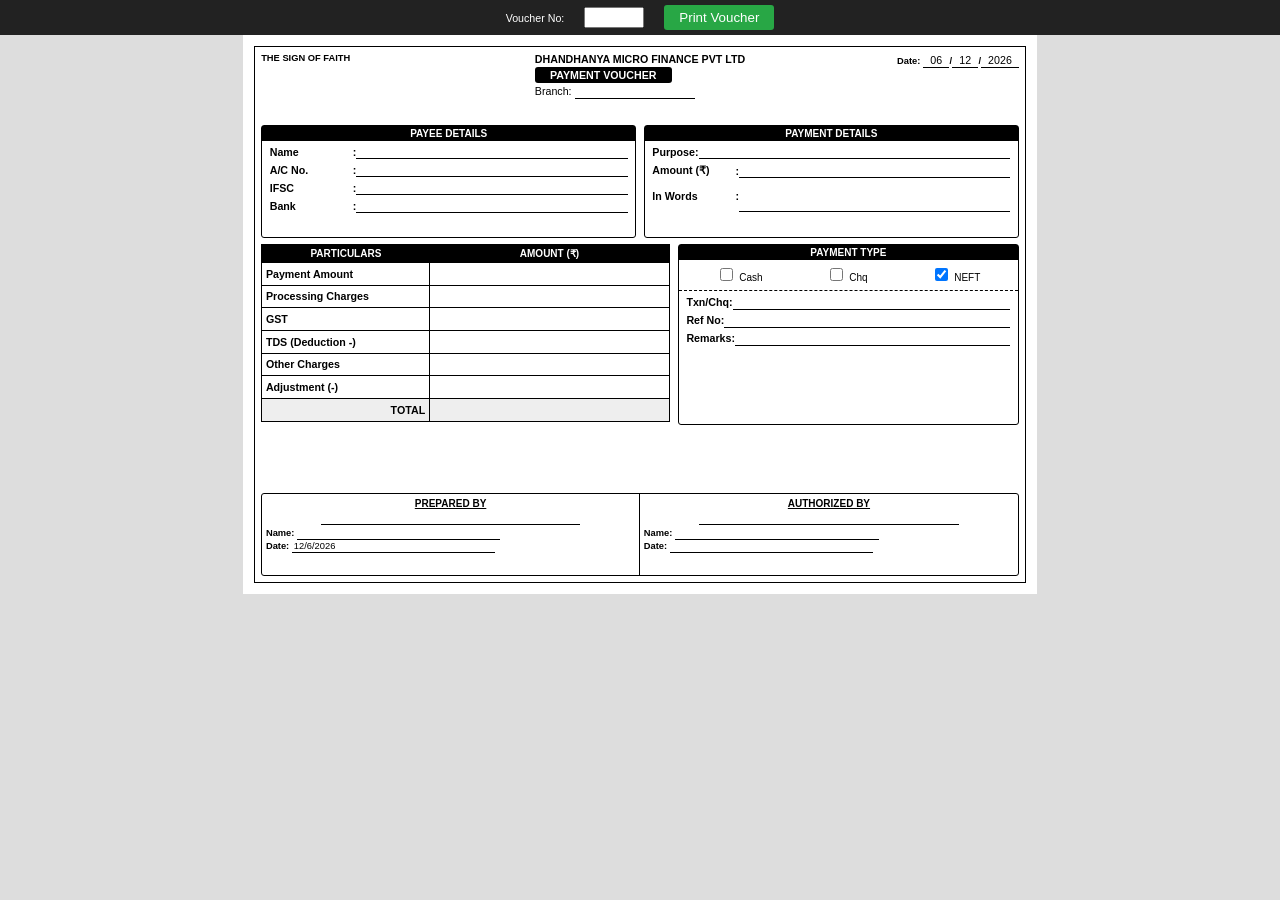
==== index.html @ fa454156 "Add files via upload" ====
<!DOCTYPE html>
<html lang="en">
<head>
    <meta charset="UTF-8">
    <title>Dhandhanya Smart Voucher</title>
    <link rel="stylesheet" href="style.css">
</head>
<body>
    <div class="no-print admin-bar">
        Voucher No: <input type="text" id="v-no" style="width: 60px;">
        <button class="print-btn" onclick="handlePrint()">Print Voucher</button>
    </div>

    <div class="voucher-wrapper">
        <div class="voucher-container">
            <header class="main-header">
                <div class="h-left">THE SIGN OF FAITH</div>
                <div class="h-center">
                    <h1 class="company-name">DHANDHANYA MICRO FINANCE PVT LTD</h1>
                    <div class="title-box">PAYMENT VOUCHER</div>
                    <div class="branch-line">Branch: <input type="text" class="b-bot" style="width:120px"></div>
                </div>
                <div class="h-right">
                    Date: <input type="text" id="v-day" class="d-in">/<input type="text" id="v-month" class="d-in">/<input type="text" id="v-year" class="d-in" style="width:10mm">
                </div>
            </header>

            <div class="details-grid">
                <div class="outline-box">
                    <div class="box-header">PAYEE DETAILS</div>
                    <div class="box-body">
                        <div class="f-row"><label>Name</label>:<input type="text" id="v-payee-name" class="b-bot" list="payee-options" oninput="checkAutoFill(this.value)"><datalist id="payee-options"></datalist></div>
                        <div class="f-row"><label>A/C No.</label>:<input type="text" id="v-payee-acc" class="b-bot"></div>
                        <div class="f-row"><label>IFSC</label>:<input type="text" id="v-payee-ifsc" class="b-bot"></div>
                        <div class="f-row"><label>Bank</label>:<input type="text" id="v-payee-bank" class="b-bot"></div>
                    </div>
                </div>
                <div class="outline-box">
                    <div class="box-header">PAYMENT DETAILS</div>
                    <div class="box-body">
                        <div class="f-row">Purpose: <input type="text" id="v-purpose" class="b-bot"></div>
                        <div class="f-row" style="margin-top:4px"><label>Amount (₹)</label>:<input type="text" id="v-amt-num" class="b-bot bold" readonly></div>
                        <div class="f-row"><label>In Words</label>:<textarea id="v-amt-words" class="b-bot" readonly></textarea></div>
                    </div>
                </div>
            </div>

            <div class="financial-grid">
                <div class="table-col">
                    <table class="p-table">
                        <thead><tr><th>PARTICULARS</th><th>AMOUNT (₹)</th></tr></thead>
                        <tbody>
                            <tr><td>Payment Amount</td><td><input type="number" class="t-in calc-in" id="main-amt"></td></tr>
                            <tr><td>Processing Charges</td><td><input type="number" class="t-in calc-in"></td></tr>
                            <tr><td>GST</td><td><input type="number" class="t-in calc-in"></td></tr>
                            <tr><td>TDS (Deduction -)</td><td><input type="number" class="t-in calc-in"></td></tr>
                            <tr><td>Other Charges</td><td><input type="number" class="t-in calc-in"></td></tr>
                            <tr><td>Adjustment (-)</td><td><input type="number" class="t-in calc-in"></td></tr>
                            <tr class="t-row"><td style="text-align:right;padding-right:4px">TOTAL</td><td><input type="text" id="v-calc-total" class="t-in bold" readonly></td></tr>
                        </tbody>
                    </table>
                </div>
                <div class="type-col">
                    <div class="outline-box" style="height:100%">
                        <div class="box-header">PAYMENT TYPE</div>
                        <div class="p-types">
                            <label><input type="checkbox"> Cash</label> <label><input type="checkbox"> Chq</label> <label><input type="checkbox" checked> NEFT</label>
                        </div>
                        <div class="rem-fields">
                            <div class="f-row">Txn/Chq:<input type="text" class="b-bot"></div>
                            <div class="f-row">Ref No:<input type="text" class="b-bot"></div>
                            <div class="f-row">Remarks:<input type="text" class="b-bot"></div>
                        </div>
                    </div>
                </div>
            </div>

            <footer class="signatures">
                <div class="sig-box" style="border-right:1px solid #000">
                    <div class="sig-role">PREPARED BY</div>
                    <div class="sig-line"></div>
                    <div class="sig-inf">Name: <input type="text" class="s-in"><br>Date: <input type="text" id="v-prep-date" class="s-in"></div>
                </div>
                <div class="sig-box">
                    <div class="sig-role">AUTHORIZED BY</div>
                    <div class="sig-line"></div>
                    <div class="sig-inf">Name: <input type="text" class="s-in"><br>Date: <input type="text" class="s-in"></div>
                </div>
            </footer>
        </div>
    </div>
    <script src="master_data.js"></script>
    <script src="script.js"></script>
</body>
</html>
---- style.css ----
* { box-sizing: border-box; -webkit-print-color-adjust: exact; }
body { margin: 0; padding: 0; font-family: Arial, sans-serif; background: #ddd; font-size: 8pt; }

.admin-bar { background: #222; color: #fff; padding: 5px; display: flex; justify-content: center; gap: 20px; align-items: center; }
.print-btn { background: #28a745; color: #fff; border: none; padding: 5px 15px; cursor: pointer; border-radius: 3px; }

@page { size: A5 landscape; margin: 0; }
.voucher-wrapper { width: 210mm; height: 148mm; background: #fff; margin: 0 auto; padding: 3mm; overflow: hidden; }
.voucher-container { width: 100%; height: 100%; border: 1.2px solid #000; padding: 1.5mm; display: flex; flex-direction: column; }

/* Header Optimized */
.main-header { height: 18mm; display: flex; justify-content: space-between; align-items: flex-start; margin-bottom: 1mm; }
.company-name { font-size: 8pt; margin: 0; font-weight: 800; }
.title-box { background: #000; color: #fff; padding: 0.5mm 4mm; border-radius: 3px; font-size: 8pt; font-weight: bold; margin: 0.5mm 0; display: inline-block; }
.h-left, .h-right { font-weight: bold; font-size: 7pt; width: 50mm; }
.h-right { text-align: right; }
.d-in { width: 7mm; text-align: center; border: none; border-bottom: 1px solid #000; outline: none; font-size: 8pt; }

/* Grids Optimized */
.details-grid { display: grid; grid-template-columns: 1fr 1fr; gap: 2mm; height: 30mm; margin-bottom: 1.5mm; }
.outline-box { border: 1px solid #000; border-radius: 3px; display: flex; flex-direction: column; }
.box-header { background: #000; color: #fff; text-align: center; font-size: 7.5pt; padding: 0.5mm; font-weight: bold; }
.box-body { padding: 1mm 2mm; flex: 1; }
.f-row { display: flex; font-size: 8pt; font-weight: bold; margin-bottom: 0.8mm; align-items: center; }
.f-row label { width: 22mm; flex-shrink: 0; }
.b-bot { border: none; border-bottom: 1px solid #000; outline: none; flex: 1; font-size: 8pt; font-family: inherit; }
textarea.b-bot { height: 8mm; resize: none; overflow: hidden; line-height: 1.1; }

.financial-grid { display: grid; grid-template-columns: 1.2fr 1fr; gap: 2mm; height: 48mm; }
.p-table { width: 100%; border-collapse: collapse; border: 1px solid #000; }
.p-table th { background: #000; color: #fff; font-size: 7.5pt; padding: 0.8mm; }
.p-table td { border: 1px solid #000; padding: 0.5mm 1mm; height: 6mm; font-size: 8pt; font-weight: bold; }
.t-in { width: 100%; border: none; text-align: right; outline: none; background: transparent; font-weight: bold; font-size: 8.5pt; }
.t-row { background: #eee; }

.p-types { display: flex; justify-content: space-around; padding: 1.5mm; border-bottom: 1px dashed #000; font-size: 7.5pt; }
.rem-fields { padding: 1mm 2mm; }

/* Footer Optimized */
.signatures { display: grid; grid-template-columns: 1fr 1fr; border: 1px solid #000; height: 22mm; margin-top: auto; border-radius: 3px; }
.sig-box { padding: 1mm; text-align: center; }
.sig-role { font-weight: bold; font-size: 7.5pt; margin-bottom: 4mm; text-decoration: underline; }
.sig-line { border-top: 1px solid #000; width: 70%; margin: 0 auto; }
.sig-inf { text-align: left; font-size: 7pt; font-weight: bold; margin-top: 0.5mm; line-height: 1.4; }
.s-in { border: none; border-bottom: 1px solid #000; width: 55%; outline: none; font-size: 7pt; }

@media print { .no-print { display: none !important; } .voucher-wrapper { margin: 0; padding: 3mm; } }
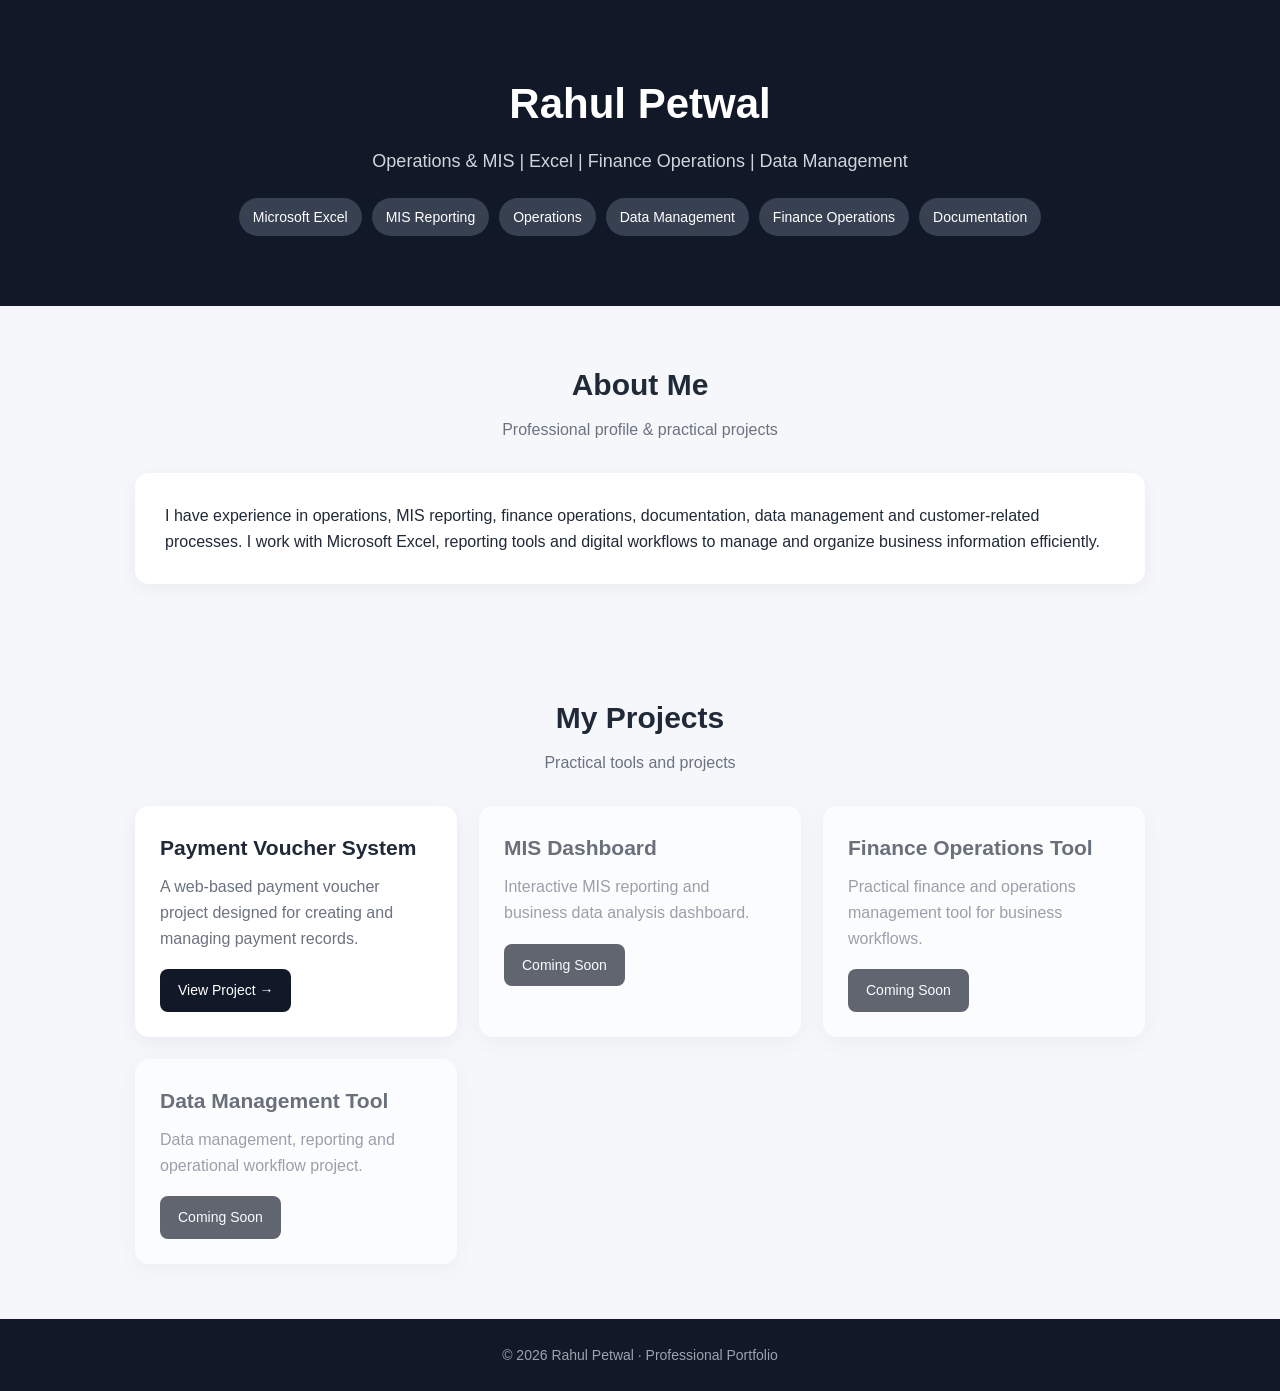
==== commit 65f21993: "Add initial HTML structure for portfolio site" ====
--- a/index.html
+++ b/index.html
@@ -1,95 +1,274 @@
-<!DOCTYPE html>
-<html lang="en">
-<head>
-    <meta charset="UTF-8">
-    <title>Dhandhanya Smart Voucher</title>
-    <link rel="stylesheet" href="style.css">
-</head>
-<body>
-    <div class="no-print admin-bar">
-        Voucher No: <input type="text" id="v-no" style="width: 60px;">
-        <button class="print-btn" onclick="handlePrint()">Print Voucher</button>
-    </div>
-
-    <div class="voucher-wrapper">
-        <div class="voucher-container">
-            <header class="main-header">
-                <div class="h-left">THE SIGN OF FAITH</div>
-                <div class="h-center">
-                    <h1 class="company-name">DHANDHANYA MICRO FINANCE PVT LTD</h1>
-                    <div class="title-box">PAYMENT VOUCHER</div>
-                    <div class="branch-line">Branch: <input type="text" class="b-bot" style="width:120px"></div>
-                </div>
-                <div class="h-right">
-                    Date: <input type="text" id="v-day" class="d-in">/<input type="text" id="v-month" class="d-in">/<input type="text" id="v-year" class="d-in" style="width:10mm">
-                </div>
-            </header>
-
-            <div class="details-grid">
-                <div class="outline-box">
-                    <div class="box-header">PAYEE DETAILS</div>
-                    <div class="box-body">
-                        <div class="f-row"><label>Name</label>:<input type="text" id="v-payee-name" class="b-bot" list="payee-options" oninput="checkAutoFill(this.value)"><datalist id="payee-options"></datalist></div>
-                        <div class="f-row"><label>A/C No.</label>:<input type="text" id="v-payee-acc" class="b-bot"></div>
-                        <div class="f-row"><label>IFSC</label>:<input type="text" id="v-payee-ifsc" class="b-bot"></div>
-                        <div class="f-row"><label>Bank</label>:<input type="text" id="v-payee-bank" class="b-bot"></div>
-                    </div>
-                </div>
-                <div class="outline-box">
-                    <div class="box-header">PAYMENT DETAILS</div>
-                    <div class="box-body">
-                        <div class="f-row">Purpose: <input type="text" id="v-purpose" class="b-bot"></div>
-                        <div class="f-row" style="margin-top:4px"><label>Amount (₹)</label>:<input type="text" id="v-amt-num" class="b-bot bold" readonly></div>
-                        <div class="f-row"><label>In Words</label>:<textarea id="v-amt-words" class="b-bot" readonly></textarea></div>
-                    </div>
-                </div>
-            </div>
-
-            <div class="financial-grid">
-                <div class="table-col">
-                    <table class="p-table">
-                        <thead><tr><th>PARTICULARS</th><th>AMOUNT (₹)</th></tr></thead>
-                        <tbody>
-                            <tr><td>Payment Amount</td><td><input type="number" class="t-in calc-in" id="main-amt"></td></tr>
-                            <tr><td>Processing Charges</td><td><input type="number" class="t-in calc-in"></td></tr>
-                            <tr><td>GST</td><td><input type="number" class="t-in calc-in"></td></tr>
-                            <tr><td>TDS (Deduction -)</td><td><input type="number" class="t-in calc-in"></td></tr>
-                            <tr><td>Other Charges</td><td><input type="number" class="t-in calc-in"></td></tr>
-                            <tr><td>Adjustment (-)</td><td><input type="number" class="t-in calc-in"></td></tr>
-                            <tr class="t-row"><td style="text-align:right;padding-right:4px">TOTAL</td><td><input type="text" id="v-calc-total" class="t-in bold" readonly></td></tr>
-                        </tbody>
-                    </table>
-                </div>
-                <div class="type-col">
-                    <div class="outline-box" style="height:100%">
-                        <div class="box-header">PAYMENT TYPE</div>
-                        <div class="p-types">
-                            <label><input type="checkbox"> Cash</label> <label><input type="checkbox"> Chq</label> <label><input type="checkbox" checked> NEFT</label>
-                        </div>
-                        <div class="rem-fields">
-                            <div class="f-row">Txn/Chq:<input type="text" class="b-bot"></div>
-                            <div class="f-row">Ref No:<input type="text" class="b-bot"></div>
-                            <div class="f-row">Remarks:<input type="text" class="b-bot"></div>
-                        </div>
-                    </div>
-                </div>
-            </div>
-
-            <footer class="signatures">
-                <div class="sig-box" style="border-right:1px solid #000">
-                    <div class="sig-role">PREPARED BY</div>
-                    <div class="sig-line"></div>
-                    <div class="sig-inf">Name: <input type="text" class="s-in"><br>Date: <input type="text" id="v-prep-date" class="s-in"></div>
-                </div>
-                <div class="sig-box">
-                    <div class="sig-role">AUTHORIZED BY</div>
-                    <div class="sig-line"></div>
-                    <div class="sig-inf">Name: <input type="text" class="s-in"><br>Date: <input type="text" class="s-in"></div>
-                </div>
-            </footer>
-        </div>
-    </div>
-    <script src="master_data.js"></script>
-    <script src="script.js"></script>
-</body>
-</html>+<!DOCTYPE html>
+<html lang="en">
+<head>
+    <meta charset="UTF-8">
+    <meta name="viewport" content="width=device-width, initial-scale=1.0">
+
+    <title>Rahul Petwal | Operations & MIS Portfolio</title>
+
+    <style>
+        * {
+            margin: 0;
+            padding: 0;
+            box-sizing: border-box;
+        }
+
+        body {
+            font-family: Arial, Helvetica, sans-serif;
+            background: #f5f7fb;
+            color: #1f2937;
+            line-height: 1.6;
+        }
+
+        .container {
+            max-width: 1050px;
+            margin: auto;
+            padding: 0 20px;
+        }
+
+        header {
+            background: #111827;
+            color: white;
+            padding: 70px 20px;
+            text-align: center;
+        }
+
+        header h1 {
+            font-size: 42px;
+            margin-bottom: 10px;
+        }
+
+        header p {
+            font-size: 18px;
+            color: #d1d5db;
+        }
+
+        .skills {
+            margin-top: 22px;
+            display: flex;
+            justify-content: center;
+            flex-wrap: wrap;
+            gap: 10px;
+        }
+
+        .skill {
+            background: #374151;
+            padding: 8px 14px;
+            border-radius: 20px;
+            font-size: 14px;
+        }
+
+        section {
+            padding: 55px 0;
+        }
+
+        .section-title {
+            text-align: center;
+            margin-bottom: 30px;
+        }
+
+        .section-title h2 {
+            font-size: 30px;
+            margin-bottom: 8px;
+        }
+
+        .section-title p {
+            color: #6b7280;
+        }
+
+        .about {
+            background: white;
+            padding: 30px;
+            border-radius: 14px;
+            box-shadow: 0 5px 20px rgba(0,0,0,0.05);
+        }
+
+        .projects {
+            display: grid;
+            grid-template-columns: repeat(auto-fit, minmax(280px, 1fr));
+            gap: 22px;
+        }
+
+        .project {
+            background: white;
+            padding: 25px;
+            border-radius: 14px;
+            box-shadow: 0 5px 20px rgba(0,0,0,0.06);
+            transition: 0.2s;
+        }
+
+        .project:hover {
+            transform: translateY(-4px);
+        }
+
+        .project h3 {
+            margin-bottom: 10px;
+            font-size: 21px;
+        }
+
+        .project p {
+            color: #6b7280;
+            margin-bottom: 18px;
+        }
+
+        .btn {
+            display: inline-block;
+            text-decoration: none;
+            background: #111827;
+            color: white;
+            padding: 10px 18px;
+            border-radius: 8px;
+            font-size: 14px;
+        }
+
+        .btn:hover {
+            background: #374151;
+        }
+
+        .coming {
+            opacity: 0.65;
+        }
+
+        footer {
+            background: #111827;
+            color: #9ca3af;
+            text-align: center;
+            padding: 25px;
+            font-size: 14px;
+        }
+
+        @media (max-width: 600px) {
+            header h1 {
+                font-size: 32px;
+            }
+        }
+    </style>
+</head>
+
+<body>
+
+<header>
+    <div class="container">
+
+        <h1>Rahul Petwal</h1>
+
+        <p>
+            Operations & MIS | Excel | Finance Operations | Data Management
+        </p>
+
+        <div class="skills">
+            <span class="skill">Microsoft Excel</span>
+            <span class="skill">MIS Reporting</span>
+            <span class="skill">Operations</span>
+            <span class="skill">Data Management</span>
+            <span class="skill">Finance Operations</span>
+            <span class="skill">Documentation</span>
+        </div>
+
+    </div>
+</header>
+
+
+<section>
+    <div class="container">
+
+        <div class="section-title">
+            <h2>About Me</h2>
+            <p>Professional profile & practical projects</p>
+        </div>
+
+        <div class="about">
+            <p>
+                I have experience in operations, MIS reporting, finance operations,
+                documentation, data management and customer-related processes.
+                I work with Microsoft Excel, reporting tools and digital workflows
+                to manage and organize business information efficiently.
+            </p>
+        </div>
+
+    </div>
+</section>
+
+
+<section>
+    <div class="container">
+
+        <div class="section-title">
+            <h2>My Projects</h2>
+            <p>Practical tools and projects</p>
+        </div>
+
+        <div class="projects">
+
+            <!-- PROJECT 1 -->
+            <div class="project">
+                <h3>Payment Voucher System</h3>
+
+                <p>
+                    A web-based payment voucher project designed
+                    for creating and managing payment records.
+                </p>
+
+                <a class="btn" href="payment-voucher/">
+                    View Project →
+                </a>
+            </div>
+
+
+            <!-- PROJECT 2 -->
+            <div class="project coming">
+                <h3>MIS Dashboard</h3>
+
+                <p>
+                    Interactive MIS reporting and business
+                    data analysis dashboard.
+                </p>
+
+                <a class="btn" href="#">
+                    Coming Soon
+                </a>
+            </div>
+
+
+            <!-- PROJECT 3 -->
+            <div class="project coming">
+                <h3>Finance Operations Tool</h3>
+
+                <p>
+                    Practical finance and operations management
+                    tool for business workflows.
+                </p>
+
+                <a class="btn" href="#">
+                    Coming Soon
+                </a>
+            </div>
+
+
+            <!-- PROJECT 4 -->
+            <div class="project coming">
+                <h3>Data Management Tool</h3>
+
+                <p>
+                    Data management, reporting and operational
+                    workflow project.
+                </p>
+
+                <a class="btn" href="#">
+                    Coming Soon
+                </a>
+            </div>
+
+
+        </div>
+
+    </div>
+</section>
+
+
+<footer>
+    © 2026 Rahul Petwal · Professional Portfolio
+</footer>
+
+</body>
+</html>
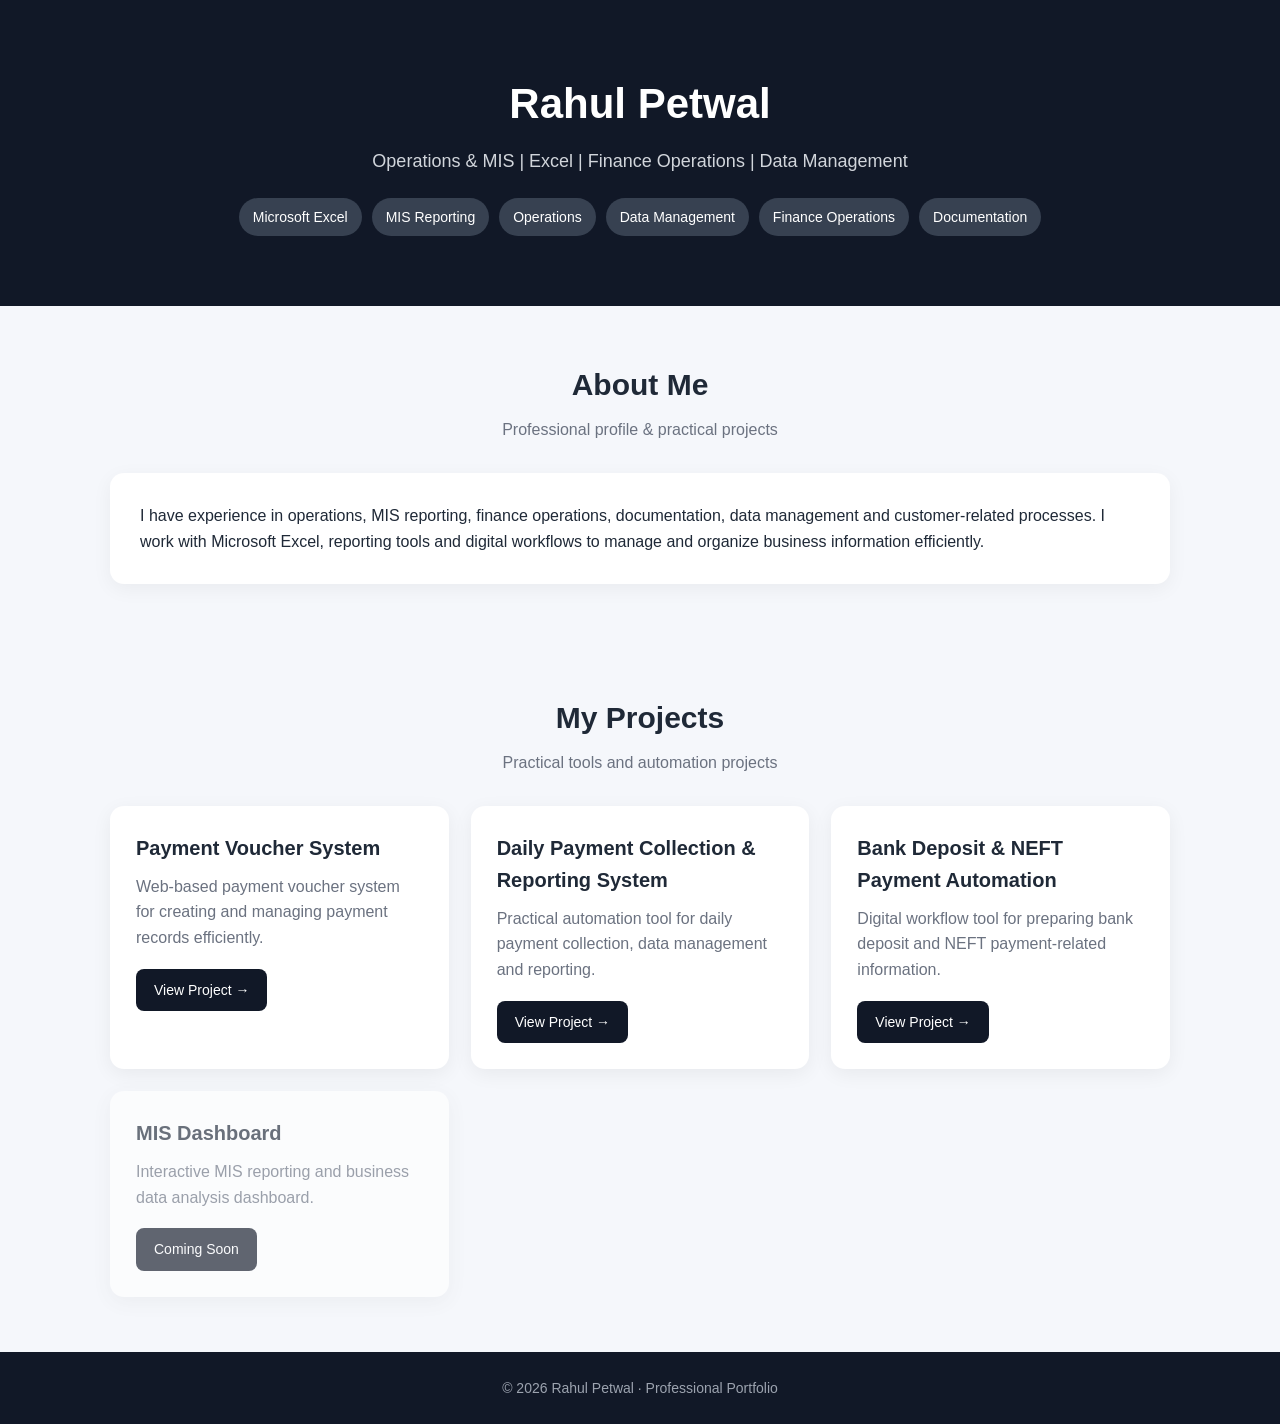
==== commit f0c688f9: "Update index.html" ====
--- a/index.html
+++ b/index.html
@@ -21,7 +21,7 @@
         }
 
         .container {
-            max-width: 1050px;
+            max-width: 1100px;
             margin: auto;
             padding: 0 20px;
         }
@@ -85,13 +85,13 @@
 
         .projects {
             display: grid;
-            grid-template-columns: repeat(auto-fit, minmax(280px, 1fr));
+            grid-template-columns: repeat(auto-fit, minmax(290px, 1fr));
             gap: 22px;
         }
 
         .project {
             background: white;
-            padding: 25px;
+            padding: 26px;
             border-radius: 14px;
             box-shadow: 0 5px 20px rgba(0,0,0,0.06);
             transition: 0.2s;
@@ -103,7 +103,7 @@
 
         .project h3 {
             margin-bottom: 10px;
-            font-size: 21px;
+            font-size: 20px;
         }
 
         .project p {
@@ -149,7 +149,6 @@
 
 <header>
     <div class="container">
-
         <h1>Rahul Petwal</h1>
 
         <p>
@@ -164,10 +163,8 @@
             <span class="skill">Finance Operations</span>
             <span class="skill">Documentation</span>
         </div>
-
     </div>
 </header>
-
 
 <section>
     <div class="container">
@@ -189,24 +186,22 @@
     </div>
 </section>
 
-
 <section>
     <div class="container">
 
         <div class="section-title">
             <h2>My Projects</h2>
-            <p>Practical tools and projects</p>
+            <p>Practical tools and automation projects</p>
         </div>
 
         <div class="projects">
 
-            <!-- PROJECT 1 -->
             <div class="project">
                 <h3>Payment Voucher System</h3>
 
                 <p>
-                    A web-based payment voucher project designed
-                    for creating and managing payment records.
+                    Web-based payment voucher system for creating
+                    and managing payment records efficiently.
                 </p>
 
                 <a class="btn" href="payment-voucher/">
@@ -214,8 +209,32 @@
                 </a>
             </div>
 
-
-            <!-- PROJECT 2 -->
+            <div class="project">
+                <h3>Daily Payment Collection & Reporting System</h3>
+
+                <p>
+                    Practical automation tool for daily payment
+                    collection, data management and reporting.
+                </p>
+
+                <a class="btn" href="daily-payment-report.html">
+                    View Project →
+                </a>
+            </div>
+
+            <div class="project">
+                <h3>Bank Deposit & NEFT Payment Automation</h3>
+
+                <p>
+                    Digital workflow tool for preparing bank deposit
+                    and NEFT payment-related information.
+                </p>
+
+                <a class="btn" href="bank-neft-automation.html">
+                    View Project →
+                </a>
+            </div>
+
             <div class="project coming">
                 <h3>MIS Dashboard</h3>
 
@@ -229,42 +248,10 @@
                 </a>
             </div>
 
-
-            <!-- PROJECT 3 -->
-            <div class="project coming">
-                <h3>Finance Operations Tool</h3>
-
-                <p>
-                    Practical finance and operations management
-                    tool for business workflows.
-                </p>
-
-                <a class="btn" href="#">
-                    Coming Soon
-                </a>
-            </div>
-
-
-            <!-- PROJECT 4 -->
-            <div class="project coming">
-                <h3>Data Management Tool</h3>
-
-                <p>
-                    Data management, reporting and operational
-                    workflow project.
-                </p>
-
-                <a class="btn" href="#">
-                    Coming Soon
-                </a>
-            </div>
-
-
         </div>
 
     </div>
 </section>
-
 
 <footer>
     © 2026 Rahul Petwal · Professional Portfolio
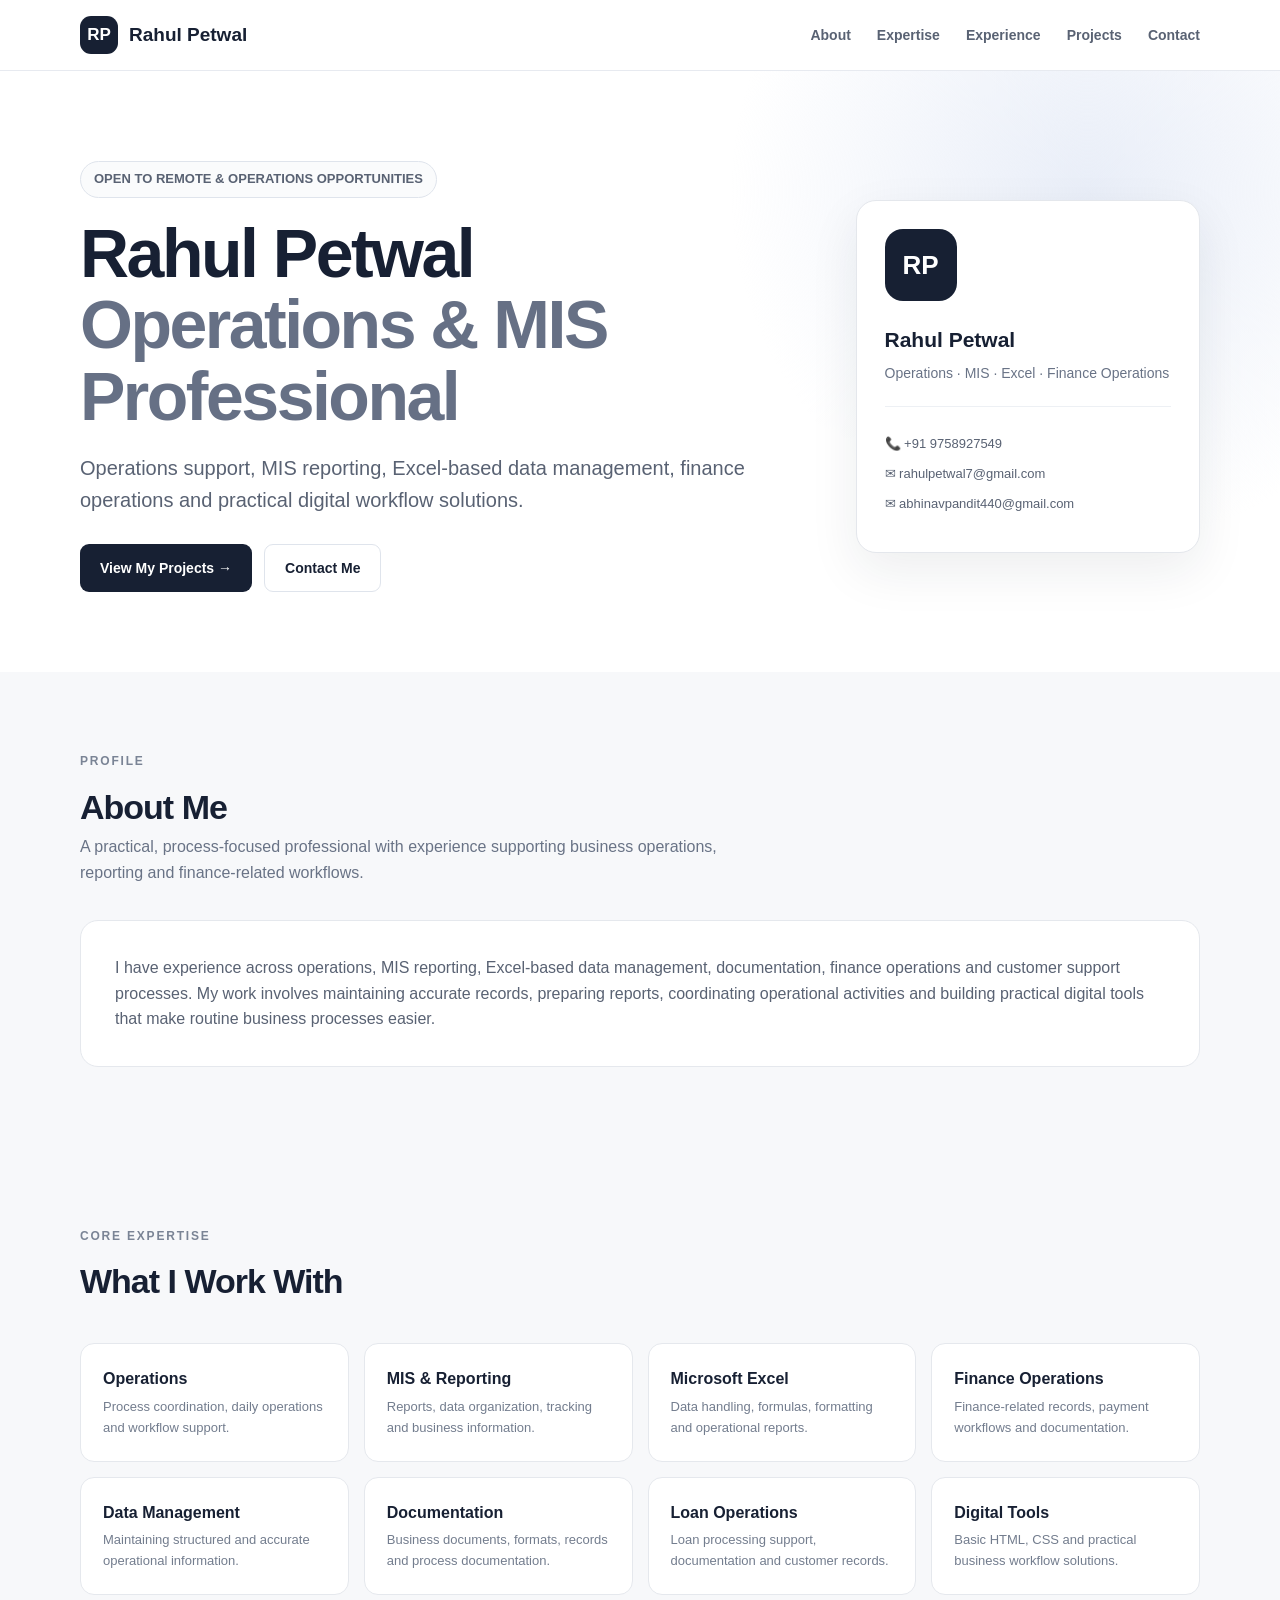
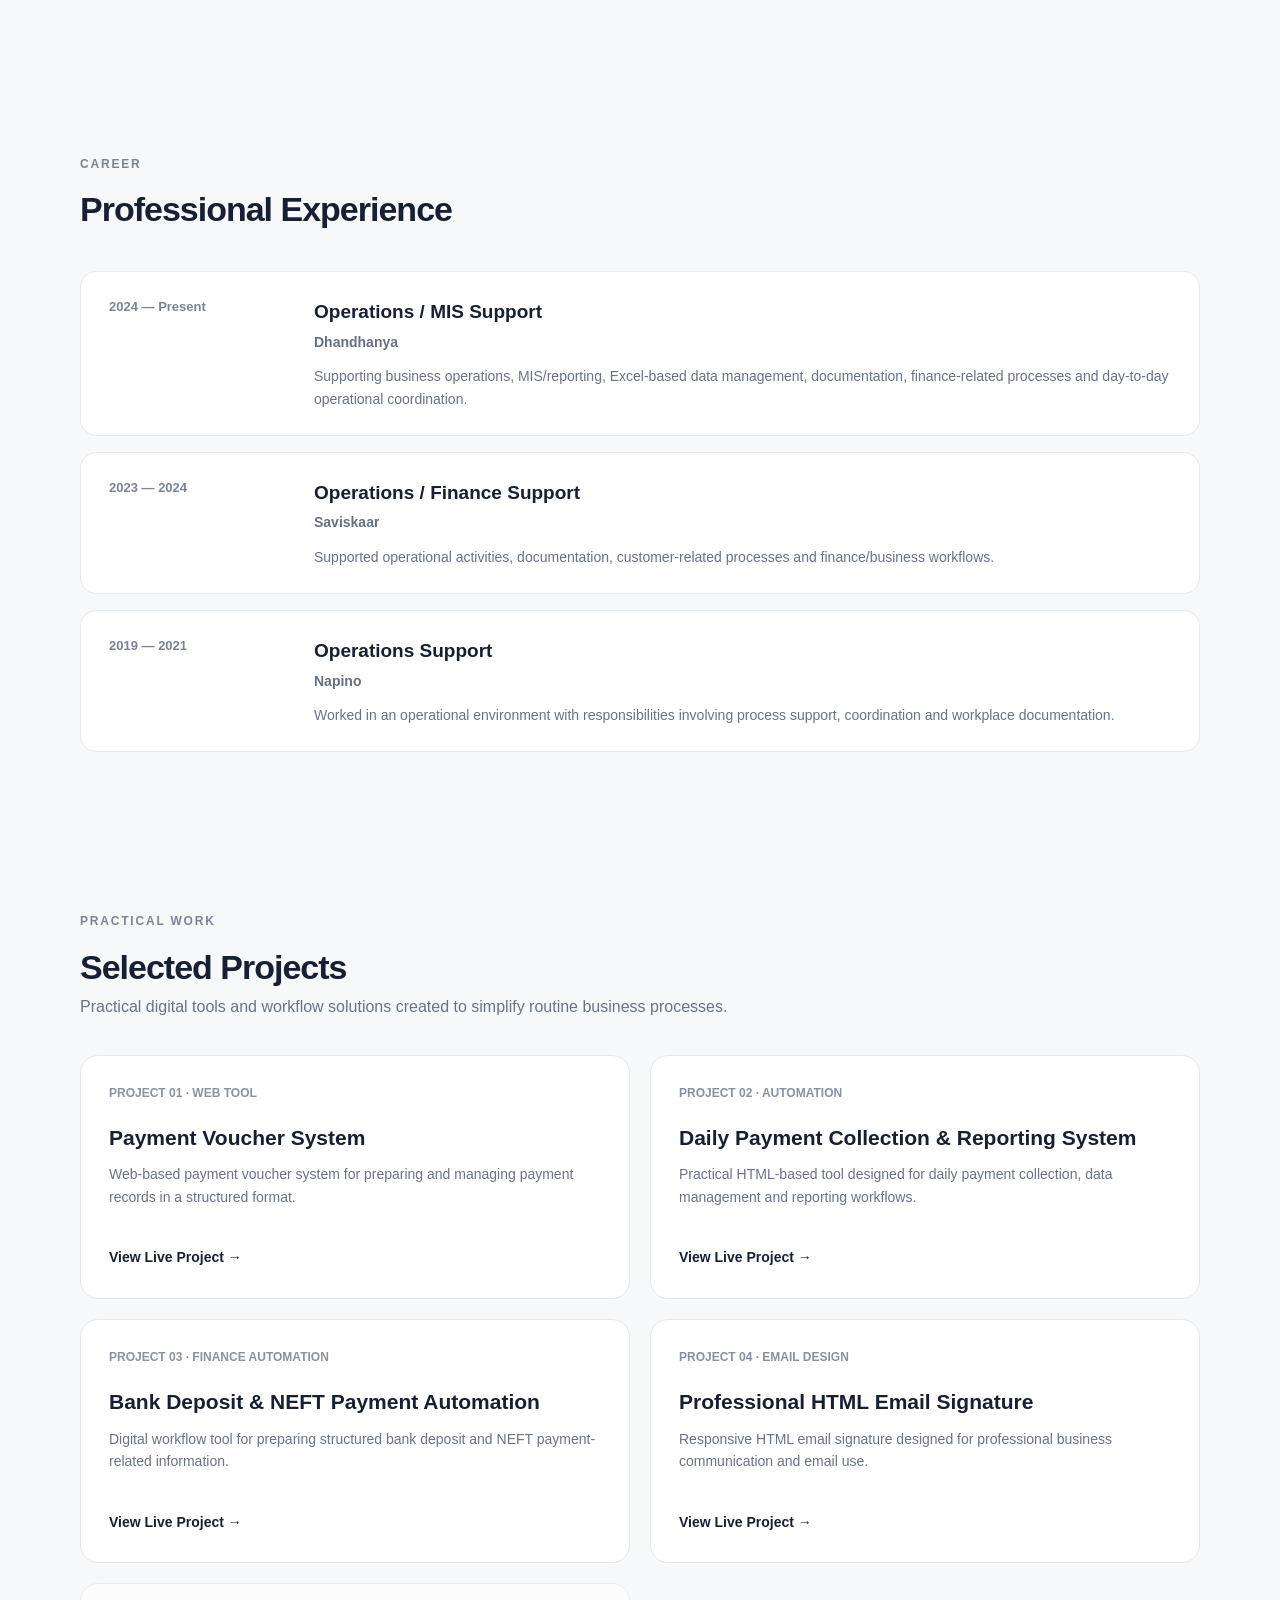
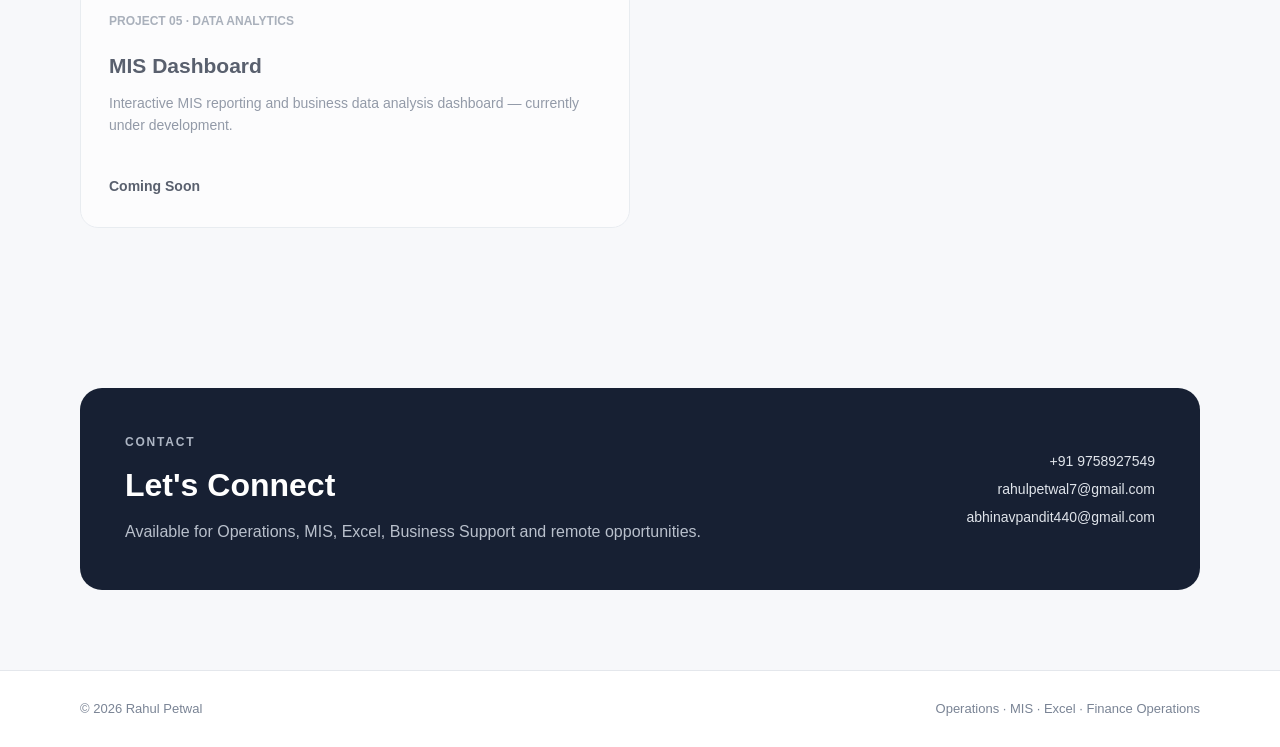
==== commit a0b4f718: "Update index.html" ====
--- a/index.html
+++ b/index.html
@@ -1,261 +1,978 @@
 <!DOCTYPE html>
 <html lang="en">
 <head>
-    <meta charset="UTF-8">
-    <meta name="viewport" content="width=device-width, initial-scale=1.0">
-
-    <title>Rahul Petwal | Operations & MIS Portfolio</title>
-
-    <style>
-        * {
-            margin: 0;
-            padding: 0;
-            box-sizing: border-box;
-        }
-
-        body {
-            font-family: Arial, Helvetica, sans-serif;
-            background: #f5f7fb;
-            color: #1f2937;
-            line-height: 1.6;
-        }
-
-        .container {
-            max-width: 1100px;
-            margin: auto;
-            padding: 0 20px;
-        }
-
-        header {
-            background: #111827;
-            color: white;
-            padding: 70px 20px;
-            text-align: center;
-        }
-
-        header h1 {
-            font-size: 42px;
-            margin-bottom: 10px;
-        }
-
-        header p {
-            font-size: 18px;
-            color: #d1d5db;
-        }
-
-        .skills {
-            margin-top: 22px;
-            display: flex;
-            justify-content: center;
-            flex-wrap: wrap;
-            gap: 10px;
-        }
-
-        .skill {
-            background: #374151;
-            padding: 8px 14px;
-            border-radius: 20px;
-            font-size: 14px;
-        }
-
-        section {
-            padding: 55px 0;
-        }
-
-        .section-title {
-            text-align: center;
-            margin-bottom: 30px;
-        }
-
-        .section-title h2 {
-            font-size: 30px;
-            margin-bottom: 8px;
-        }
-
-        .section-title p {
-            color: #6b7280;
-        }
-
-        .about {
-            background: white;
-            padding: 30px;
-            border-radius: 14px;
-            box-shadow: 0 5px 20px rgba(0,0,0,0.05);
-        }
-
-        .projects {
-            display: grid;
-            grid-template-columns: repeat(auto-fit, minmax(290px, 1fr));
-            gap: 22px;
-        }
-
-        .project {
-            background: white;
-            padding: 26px;
-            border-radius: 14px;
-            box-shadow: 0 5px 20px rgba(0,0,0,0.06);
-            transition: 0.2s;
-        }
-
-        .project:hover {
-            transform: translateY(-4px);
-        }
-
-        .project h3 {
-            margin-bottom: 10px;
-            font-size: 20px;
-        }
-
-        .project p {
-            color: #6b7280;
-            margin-bottom: 18px;
-        }
-
-        .btn {
-            display: inline-block;
-            text-decoration: none;
-            background: #111827;
-            color: white;
-            padding: 10px 18px;
-            border-radius: 8px;
-            font-size: 14px;
-        }
-
-        .btn:hover {
-            background: #374151;
-        }
-
-        .coming {
-            opacity: 0.65;
-        }
-
-        footer {
-            background: #111827;
-            color: #9ca3af;
-            text-align: center;
-            padding: 25px;
-            font-size: 14px;
-        }
-
-        @media (max-width: 600px) {
-            header h1 {
-                font-size: 32px;
-            }
-        }
-    </style>
+<meta charset="UTF-8">
+<meta name="viewport" content="width=device-width, initial-scale=1.0">
+
+<title>Rahul Petwal | Operations & MIS Professional</title>
+
+<meta name="description"
+content="Rahul Petwal - Operations, MIS Reporting, Excel, Finance Operations and Business Support Professional.">
+
+<style>
+
+*{
+    margin:0;
+    padding:0;
+    box-sizing:border-box;
+}
+
+html{
+    scroll-behavior:smooth;
+}
+
+body{
+    font-family:Inter, Arial, Helvetica, sans-serif;
+    background:#f7f8fa;
+    color:#172033;
+    line-height:1.6;
+}
+
+a{
+    text-decoration:none;
+    color:inherit;
+}
+
+.container{
+    width:min(1120px,92%);
+    margin:auto;
+}
+
+/* NAVBAR */
+
+nav{
+    position:sticky;
+    top:0;
+    z-index:1000;
+    background:rgba(255,255,255,.94);
+    backdrop-filter:blur(12px);
+    border-bottom:1px solid #e7eaf0;
+}
+
+.nav-inner{
+    height:70px;
+    display:flex;
+    align-items:center;
+    justify-content:space-between;
+}
+
+.logo{
+    display:flex;
+    align-items:center;
+    gap:11px;
+    font-weight:800;
+    font-size:19px;
+}
+
+.logo-mark{
+    width:38px;
+    height:38px;
+    border-radius:11px;
+    background:#172033;
+    color:white;
+    display:grid;
+    place-items:center;
+    font-size:17px;
+}
+
+.nav-links{
+    display:flex;
+    gap:26px;
+    font-size:14px;
+    font-weight:600;
+    color:#596273;
+}
+
+.nav-links a:hover{
+    color:#172033;
+}
+
+/* HERO */
+
+.hero{
+    padding:90px 0 80px;
+    background:
+    radial-gradient(circle at 85% 20%,#e9eef8 0,transparent 30%),
+    #fff;
+}
+
+.hero-grid{
+    display:grid;
+    grid-template-columns:1.35fr .65fr;
+    gap:60px;
+    align-items:center;
+}
+
+.badge{
+    display:inline-flex;
+    padding:7px 13px;
+    border:1px solid #dfe4ec;
+    border-radius:30px;
+    font-size:13px;
+    font-weight:700;
+    color:#596273;
+    background:#fafbfc;
+    margin-bottom:20px;
+}
+
+.hero h1{
+    font-size:clamp(42px,6vw,68px);
+    line-height:1.05;
+    letter-spacing:-2.5px;
+    margin-bottom:20px;
+}
+
+.hero h1 span{
+    color:#667085;
+}
+
+.hero-sub{
+    font-size:20px;
+    color:#596273;
+    max-width:680px;
+    margin-bottom:28px;
+}
+
+.hero-buttons{
+    display:flex;
+    gap:12px;
+    flex-wrap:wrap;
+}
+
+.btn{
+    padding:12px 20px;
+    border-radius:9px;
+    font-size:14px;
+    font-weight:700;
+    display:inline-flex;
+    align-items:center;
+    gap:8px;
+    transition:.2s;
+}
+
+.btn-primary{
+    background:#172033;
+    color:#fff;
+}
+
+.btn-primary:hover{
+    transform:translateY(-2px);
+}
+
+.btn-secondary{
+    border:1px solid #dfe4ec;
+    background:#fff;
+}
+
+.btn-secondary:hover{
+    background:#f4f5f7;
+}
+
+.profile-card{
+    background:#fff;
+    border:1px solid #e4e7ec;
+    border-radius:20px;
+    padding:28px;
+    box-shadow:0 18px 50px rgba(23,32,51,.08);
+}
+
+.profile-initial{
+    width:72px;
+    height:72px;
+    border-radius:18px;
+    background:#172033;
+    color:#fff;
+    display:grid;
+    place-items:center;
+    font-size:26px;
+    font-weight:800;
+    margin-bottom:22px;
+}
+
+.profile-card h3{
+    font-size:21px;
+    margin-bottom:5px;
+}
+
+.profile-card p{
+    color:#697386;
+    font-size:14px;
+}
+
+.contact-mini{
+    margin-top:22px;
+    padding-top:18px;
+    border-top:1px solid #edf0f4;
+}
+
+.contact-mini div{
+    font-size:13px;
+    margin:9px 0;
+    color:#596273;
+}
+
+/* SECTIONS */
+
+section{
+    padding:80px 0;
+}
+
+.section-head{
+    margin-bottom:35px;
+}
+
+.section-label{
+    text-transform:uppercase;
+    font-size:12px;
+    letter-spacing:1.8px;
+    font-weight:800;
+    color:#7a8495;
+    margin-bottom:8px;
+}
+
+.section-head h2{
+    font-size:34px;
+    letter-spacing:-1px;
+}
+
+.section-head p{
+    color:#697386;
+    max-width:680px;
+}
+
+/* ABOUT */
+
+.about{
+    background:#fff;
+    border:1px solid #e5e8ed;
+    border-radius:18px;
+    padding:34px;
+}
+
+.about p{
+    color:#596273;
+    font-size:16px;
+}
+
+/* EXPERTISE */
+
+.skills-grid{
+    display:grid;
+    grid-template-columns:repeat(4,1fr);
+    gap:15px;
+}
+
+.skill-card{
+    background:#fff;
+    border:1px solid #e5e8ed;
+    padding:22px;
+    border-radius:14px;
+    transition:.2s;
+}
+
+.skill-card:hover{
+    transform:translateY(-3px);
+    box-shadow:0 12px 30px rgba(23,32,51,.06);
+}
+
+.skill-card h3{
+    font-size:16px;
+    margin-bottom:5px;
+}
+
+.skill-card p{
+    color:#737d8e;
+    font-size:13px;
+}
+
+/* EXPERIENCE */
+
+.timeline{
+    display:grid;
+    gap:16px;
+}
+
+.experience{
+    background:#fff;
+    border:1px solid #e5e8ed;
+    border-radius:16px;
+    padding:25px 28px;
+    display:grid;
+    grid-template-columns:180px 1fr;
+    gap:25px;
+}
+
+.experience-date{
+    font-size:13px;
+    font-weight:700;
+    color:#7a8495;
+}
+
+.experience h3{
+    font-size:19px;
+    margin-bottom:3px;
+}
+
+.company{
+    color:#667085;
+    font-size:14px;
+    font-weight:600;
+    margin-bottom:12px;
+}
+
+.experience p{
+    color:#687285;
+    font-size:14px;
+}
+
+/* PROJECTS */
+
+.projects{
+    display:grid;
+    grid-template-columns:repeat(2,1fr);
+    gap:20px;
+}
+
+.project{
+    background:#fff;
+    border:1px solid #e3e7ed;
+    border-radius:18px;
+    padding:28px;
+    transition:.25s;
+}
+
+.project:hover{
+    transform:translateY(-4px);
+    box-shadow:0 16px 35px rgba(23,32,51,.07);
+}
+
+.project-number{
+    font-size:12px;
+    font-weight:800;
+    color:#8992a1;
+    margin-bottom:18px;
+}
+
+.project h3{
+    font-size:21px;
+    margin-bottom:9px;
+}
+
+.project p{
+    color:#697386;
+    font-size:14px;
+    min-height:65px;
+}
+
+.project-link{
+    display:inline-flex;
+    margin-top:18px;
+    font-size:14px;
+    font-weight:800;
+}
+
+.project-link:hover{
+    text-decoration:underline;
+}
+
+.coming{
+    opacity:.7;
+}
+
+/* CONTACT */
+
+.contact-box{
+    background:#172033;
+    color:#fff;
+    border-radius:22px;
+    padding:45px;
+    display:grid;
+    grid-template-columns:1fr auto;
+    gap:30px;
+    align-items:center;
+}
+
+.contact-box h2{
+    font-size:32px;
+    margin-bottom:8px;
+}
+
+.contact-box p{
+    color:#b9c0cc;
+}
+
+.contact-details{
+    text-align:right;
+    font-size:14px;
+    line-height:2;
+    color:#e0e4eb;
+}
+
+/* FOOTER */
+
+footer{
+    padding:28px 0;
+    border-top:1px solid #e4e7ec;
+    background:#fff;
+    color:#7a8495;
+    font-size:13px;
+}
+
+.footer-inner{
+    display:flex;
+    justify-content:space-between;
+    gap:20px;
+}
+
+/* MOBILE */
+
+@media(max-width:850px){
+
+    .hero-grid{
+        grid-template-columns:1fr;
+    }
+
+    .skills-grid{
+        grid-template-columns:repeat(2,1fr);
+    }
+
+    .projects{
+        grid-template-columns:1fr;
+    }
+
+    .experience{
+        grid-template-columns:1fr;
+        gap:8px;
+    }
+
+    .contact-box{
+        grid-template-columns:1fr;
+    }
+
+    .contact-details{
+        text-align:left;
+    }
+
+    .nav-links{
+        display:none;
+    }
+}
+
+@media(max-width:500px){
+
+    .hero{
+        padding:65px 0;
+    }
+
+    .skills-grid{
+        grid-template-columns:1fr;
+    }
+
+    section{
+        padding:60px 0;
+    }
+
+    .about,
+    .project,
+    .experience{
+        padding:22px;
+    }
+
+    .contact-box{
+        padding:28px;
+    }
+
+    .footer-inner{
+        flex-direction:column;
+    }
+}
+
+</style>
 </head>
 
 <body>
 
-<header>
-    <div class="container">
-        <h1>Rahul Petwal</h1>
+<!-- NAVIGATION -->
+
+<nav>
+<div class="container nav-inner">
+
+    <a href="#" class="logo">
+        <div class="logo-mark">RP</div>
+        Rahul Petwal
+    </a>
+
+    <div class="nav-links">
+        <a href="#about">About</a>
+        <a href="#expertise">Expertise</a>
+        <a href="#experience">Experience</a>
+        <a href="#projects">Projects</a>
+        <a href="#contact">Contact</a>
+    </div>
+
+</div>
+</nav>
+
+
+<!-- HERO -->
+
+<header class="hero">
+
+<div class="container hero-grid">
+
+    <div>
+
+        <div class="badge">
+            OPEN TO REMOTE & OPERATIONS OPPORTUNITIES
+        </div>
+
+        <h1>
+            Rahul Petwal<br>
+            <span>Operations & MIS Professional</span>
+        </h1>
+
+        <p class="hero-sub">
+            Operations support, MIS reporting, Excel-based data management,
+            finance operations and practical digital workflow solutions.
+        </p>
+
+        <div class="hero-buttons">
+
+            <a href="#projects" class="btn btn-primary">
+                View My Projects →
+            </a>
+
+            <a href="mailto:rahulpetwal7@gmail.com" class="btn btn-secondary">
+                Contact Me
+            </a>
+
+        </div>
+
+    </div>
+
+
+    <div class="profile-card">
+
+        <div class="profile-initial">
+            RP
+        </div>
+
+        <h3>Rahul Petwal</h3>
 
         <p>
-            Operations & MIS | Excel | Finance Operations | Data Management
+            Operations · MIS · Excel · Finance Operations
         </p>
 
-        <div class="skills">
-            <span class="skill">Microsoft Excel</span>
-            <span class="skill">MIS Reporting</span>
-            <span class="skill">Operations</span>
-            <span class="skill">Data Management</span>
-            <span class="skill">Finance Operations</span>
-            <span class="skill">Documentation</span>
-        </div>
-    </div>
+        <div class="contact-mini">
+
+            <div>📞 +91 9758927549</div>
+
+            <div>✉ rahulpetwal7@gmail.com</div>
+
+            <div>✉ abhinavpandit440@gmail.com</div>
+
+        </div>
+
+    </div>
+
+</div>
+
 </header>
 
-<section>
-    <div class="container">
-
-        <div class="section-title">
-            <h2>About Me</h2>
-            <p>Professional profile & practical projects</p>
-        </div>
-
-        <div class="about">
+
+<!-- ABOUT -->
+
+<section id="about">
+
+<div class="container">
+
+    <div class="section-head">
+
+        <div class="section-label">Profile</div>
+
+        <h2>About Me</h2>
+
+        <p>
+            A practical, process-focused professional with experience
+            supporting business operations, reporting and finance-related workflows.
+        </p>
+
+    </div>
+
+    <div class="about">
+
+        <p>
+            I have experience across operations, MIS reporting, Excel-based
+            data management, documentation, finance operations and customer
+            support processes. My work involves maintaining accurate records,
+            preparing reports, coordinating operational activities and building
+            practical digital tools that make routine business processes easier.
+        </p>
+
+    </div>
+
+</div>
+
+</section>
+
+
+<!-- EXPERTISE -->
+
+<section id="expertise">
+
+<div class="container">
+
+    <div class="section-head">
+
+        <div class="section-label">Core Expertise</div>
+
+        <h2>What I Work With</h2>
+
+    </div>
+
+
+    <div class="skills-grid">
+
+        <div class="skill-card">
+            <h3>Operations</h3>
+            <p>Process coordination, daily operations and workflow support.</p>
+        </div>
+
+        <div class="skill-card">
+            <h3>MIS & Reporting</h3>
+            <p>Reports, data organization, tracking and business information.</p>
+        </div>
+
+        <div class="skill-card">
+            <h3>Microsoft Excel</h3>
+            <p>Data handling, formulas, formatting and operational reports.</p>
+        </div>
+
+        <div class="skill-card">
+            <h3>Finance Operations</h3>
+            <p>Finance-related records, payment workflows and documentation.</p>
+        </div>
+
+        <div class="skill-card">
+            <h3>Data Management</h3>
+            <p>Maintaining structured and accurate operational information.</p>
+        </div>
+
+        <div class="skill-card">
+            <h3>Documentation</h3>
+            <p>Business documents, formats, records and process documentation.</p>
+        </div>
+
+        <div class="skill-card">
+            <h3>Loan Operations</h3>
+            <p>Loan processing support, documentation and customer records.</p>
+        </div>
+
+        <div class="skill-card">
+            <h3>Digital Tools</h3>
+            <p>Basic HTML, CSS and practical business workflow solutions.</p>
+        </div>
+
+    </div>
+
+</div>
+
+</section>
+
+
+<!-- EXPERIENCE -->
+
+<section id="experience">
+
+<div class="container">
+
+    <div class="section-head">
+
+        <div class="section-label">Career</div>
+
+        <h2>Professional Experience</h2>
+
+    </div>
+
+
+    <div class="timeline">
+
+        <div class="experience">
+
+            <div class="experience-date">
+                2024 — Present
+            </div>
+
+            <div>
+
+                <h3>Operations / MIS Support</h3>
+
+                <div class="company">
+                    Dhandhanya
+                </div>
+
+                <p>
+                    Supporting business operations, MIS/reporting, Excel-based
+                    data management, documentation, finance-related processes
+                    and day-to-day operational coordination.
+                </p>
+
+            </div>
+
+        </div>
+
+
+        <div class="experience">
+
+            <div class="experience-date">
+                2023 — 2024
+            </div>
+
+            <div>
+
+                <h3>Operations / Finance Support</h3>
+
+                <div class="company">
+                    Saviskaar
+                </div>
+
+                <p>
+                    Supported operational activities, documentation,
+                    customer-related processes and finance/business workflows.
+                </p>
+
+            </div>
+
+        </div>
+
+
+        <div class="experience">
+
+            <div class="experience-date">
+                2019 — 2021
+            </div>
+
+            <div>
+
+                <h3>Operations Support</h3>
+
+                <div class="company">
+                    Napino
+                </div>
+
+                <p>
+                    Worked in an operational environment with responsibilities
+                    involving process support, coordination and workplace documentation.
+                </p>
+
+            </div>
+
+        </div>
+
+    </div>
+
+</div>
+
+</section>
+
+
+<!-- PROJECTS -->
+
+<section id="projects">
+
+<div class="container">
+
+    <div class="section-head">
+
+        <div class="section-label">Practical Work</div>
+
+        <h2>Selected Projects</h2>
+
+        <p>
+            Practical digital tools and workflow solutions created
+            to simplify routine business processes.
+        </p>
+
+    </div>
+
+
+    <div class="projects">
+
+
+        <!-- PROJECT 01 -->
+
+        <div class="project">
+
+            <div class="project-number">
+                PROJECT 01 · WEB TOOL
+            </div>
+
+            <h3>Payment Voucher System</h3>
+
             <p>
-                I have experience in operations, MIS reporting, finance operations,
-                documentation, data management and customer-related processes.
-                I work with Microsoft Excel, reporting tools and digital workflows
-                to manage and organize business information efficiently.
+                Web-based payment voucher system for preparing and
+                managing payment records in a structured format.
             </p>
-        </div>
-
-    </div>
+
+            <a href="payment-voucher/" class="project-link">
+                View Live Project →
+            </a>
+
+        </div>
+
+
+        <!-- PROJECT 02 -->
+
+        <div class="project">
+
+            <div class="project-number">
+                PROJECT 02 · AUTOMATION
+            </div>
+
+            <h3>Daily Payment Collection & Reporting System</h3>
+
+            <p>
+                Practical HTML-based tool designed for daily payment
+                collection, data management and reporting workflows.
+            </p>
+
+            <a href="daily-payment-report.html" class="project-link">
+                View Live Project →
+            </a>
+
+        </div>
+
+
+        <!-- PROJECT 03 -->
+
+        <div class="project">
+
+            <div class="project-number">
+                PROJECT 03 · FINANCE AUTOMATION
+            </div>
+
+            <h3>Bank Deposit & NEFT Payment Automation</h3>
+
+            <p>
+                Digital workflow tool for preparing structured bank
+                deposit and NEFT payment-related information.
+            </p>
+
+            <a href="bank-neft-automation.html" class="project-link">
+                View Live Project →
+            </a>
+
+        </div>
+
+
+        <!-- PROJECT 04 -->
+
+        <div class="project">
+
+            <div class="project-number">
+                PROJECT 04 · EMAIL DESIGN
+            </div>
+
+            <h3>Professional HTML Email Signature</h3>
+
+            <p>
+                Responsive HTML email signature designed for
+                professional business communication and email use.
+            </p>
+
+            <a href="email-signature/" class="project-link">
+                View Live Project →
+            </a>
+
+        </div>
+
+
+        <!-- PROJECT 05 -->
+
+        <div class="project coming">
+
+            <div class="project-number">
+                PROJECT 05 · DATA ANALYTICS
+            </div>
+
+            <h3>MIS Dashboard</h3>
+
+            <p>
+                Interactive MIS reporting and business data analysis
+                dashboard — currently under development.
+            </p>
+
+            <span class="project-link">
+                Coming Soon
+            </span>
+
+        </div>
+
+
+    </div>
+
+</div>
+
 </section>
 
-<section>
-    <div class="container">
-
-        <div class="section-title">
-            <h2>My Projects</h2>
-            <p>Practical tools and automation projects</p>
-        </div>
-
-        <div class="projects">
-
-            <div class="project">
-                <h3>Payment Voucher System</h3>
-
-                <p>
-                    Web-based payment voucher system for creating
-                    and managing payment records efficiently.
-                </p>
-
-                <a class="btn" href="payment-voucher/">
-                    View Project →
-                </a>
-            </div>
-
-            <div class="project">
-                <h3>Daily Payment Collection & Reporting System</h3>
-
-                <p>
-                    Practical automation tool for daily payment
-                    collection, data management and reporting.
-                </p>
-
-                <a class="btn" href="daily-payment-report.html">
-                    View Project →
-                </a>
-            </div>
-
-            <div class="project">
-                <h3>Bank Deposit & NEFT Payment Automation</h3>
-
-                <p>
-                    Digital workflow tool for preparing bank deposit
-                    and NEFT payment-related information.
-                </p>
-
-                <a class="btn" href="bank-neft-automation.html">
-                    View Project →
-                </a>
-            </div>
-
-            <div class="project coming">
-                <h3>MIS Dashboard</h3>
-
-                <p>
-                    Interactive MIS reporting and business
-                    data analysis dashboard.
-                </p>
-
-                <a class="btn" href="#">
-                    Coming Soon
-                </a>
-            </div>
-
-        </div>
-
-    </div>
+
+<!-- CONTACT -->
+
+<section id="contact">
+
+<div class="container">
+
+    <div class="contact-box">
+
+        <div>
+
+            <div class="section-label" style="color:#aeb6c4;">
+                Contact
+            </div>
+
+            <h2>Let's Connect</h2>
+
+            <p>
+                Available for Operations, MIS, Excel, Business Support
+                and remote opportunities.
+            </p>
+
+        </div>
+
+
+        <div class="contact-details">
+
+            <div>+91 9758927549</div>
+
+            <div>rahulpetwal7@gmail.com</div>
+
+            <div>abhinavpandit440@gmail.com</div>
+
+        </div>
+
+    </div>
+
+</div>
+
 </section>
 
+
 <footer>
-    © 2026 Rahul Petwal · Professional Portfolio
+
+<div class="container footer-inner">
+
+    <div>
+        © 2026 Rahul Petwal
+    </div>
+
+    <div>
+        Operations · MIS · Excel · Finance Operations
+    </div>
+
+</div>
+
 </footer>
+
 
 </body>
 </html>
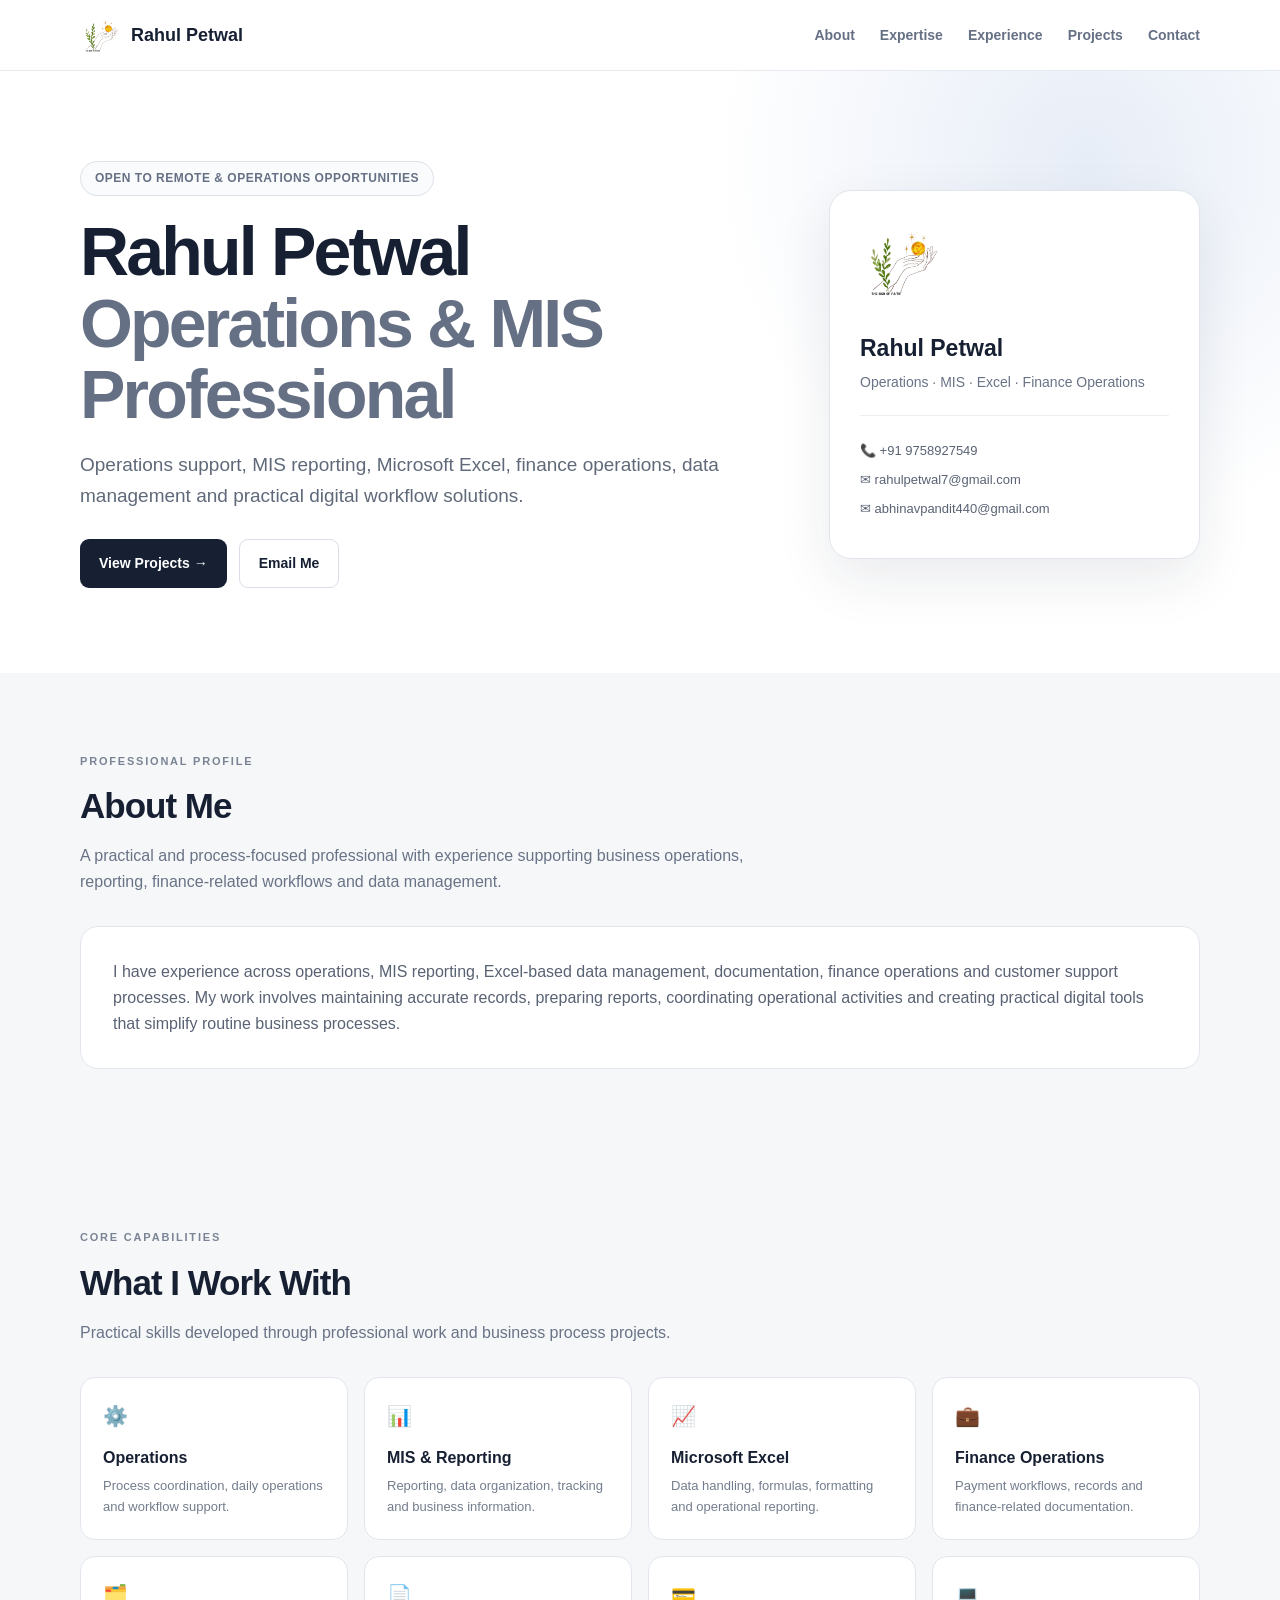
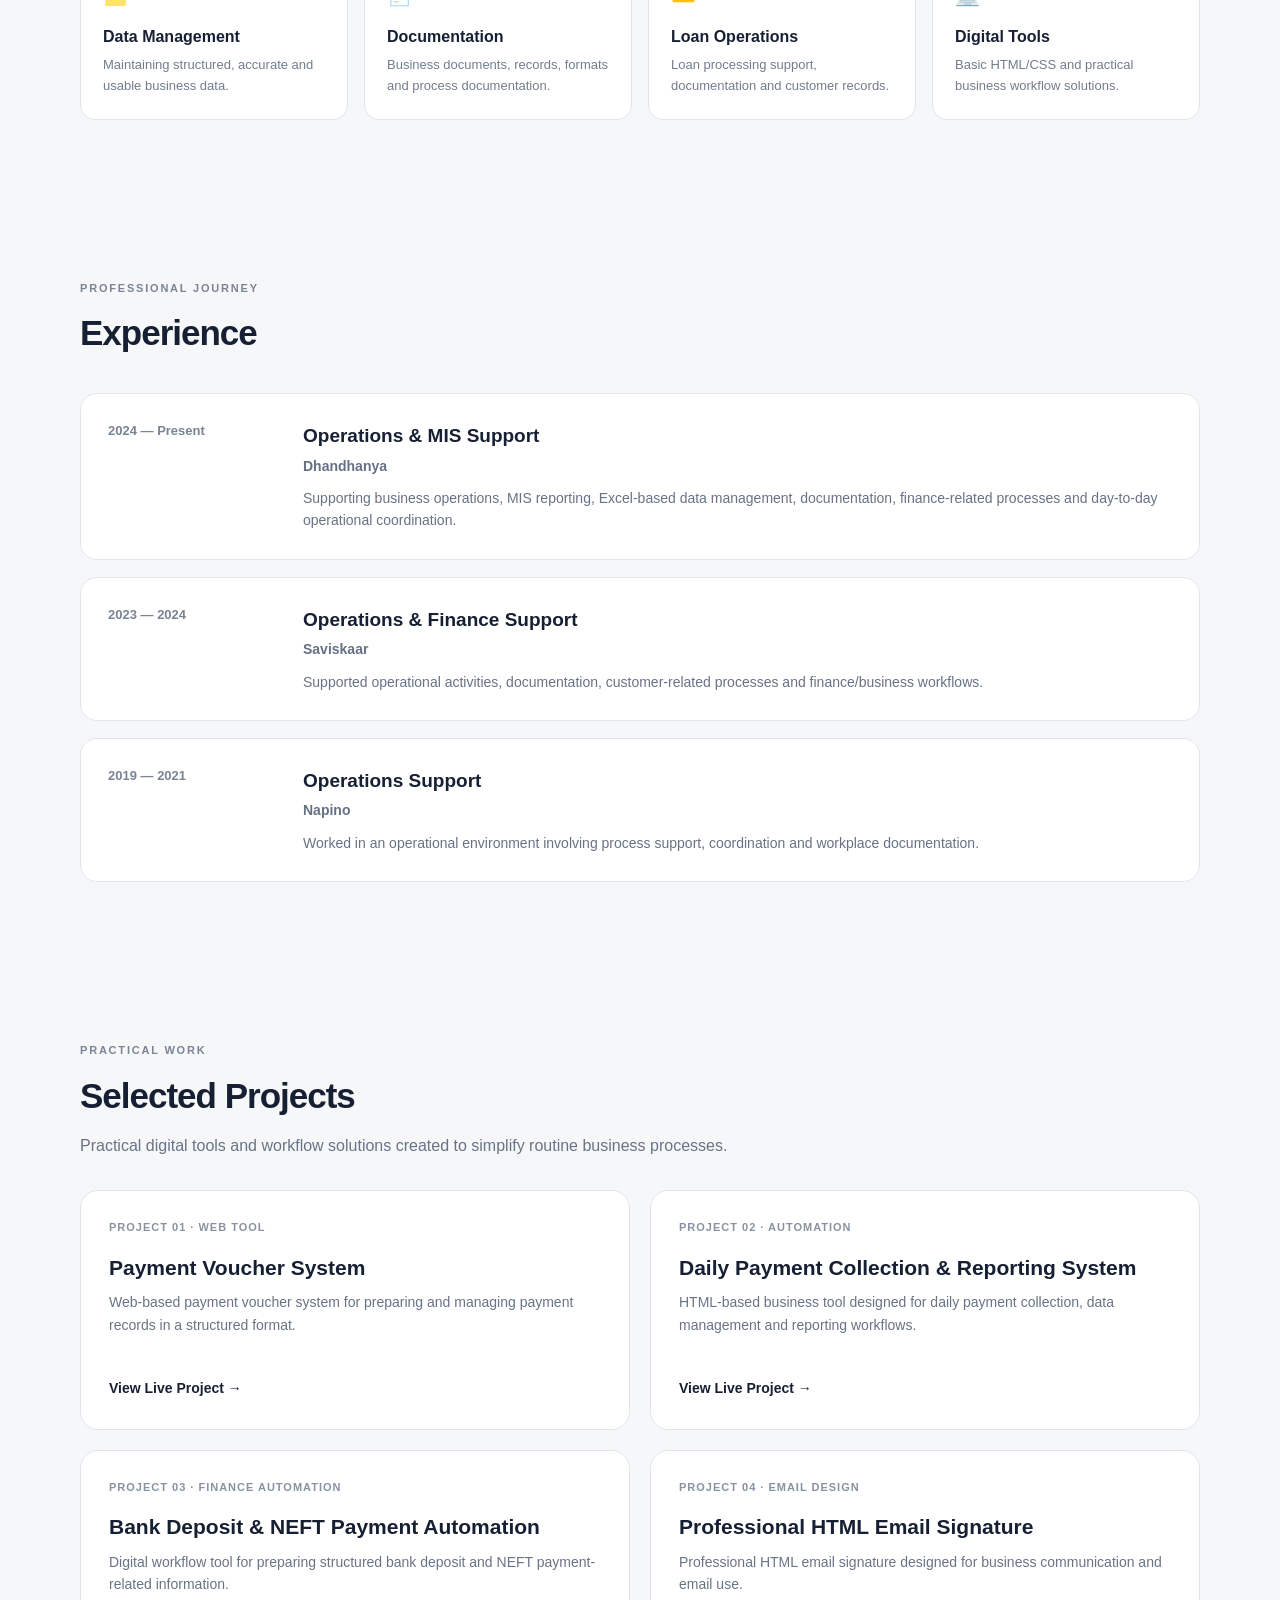
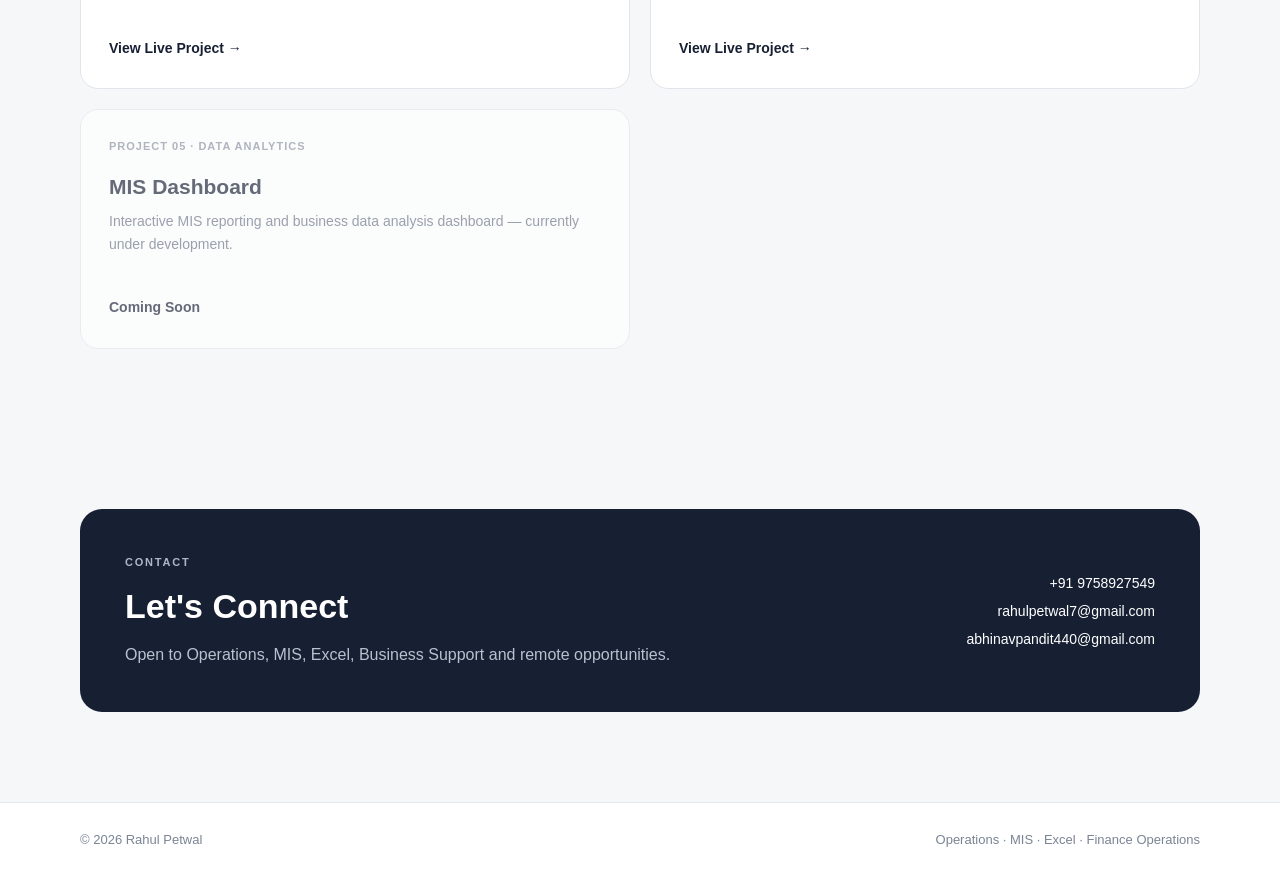
==== commit 4b550ef3: "Refactor index.html for layout and style improvements Updated various styles and structure in index." ====
--- a/index.html
+++ b/index.html
@@ -6,11 +6,9 @@
 
 <title>Rahul Petwal | Operations & MIS Professional</title>
 
-<meta name="description"
-content="Rahul Petwal - Operations, MIS Reporting, Excel, Finance Operations and Business Support Professional.">
+<meta name="description" content="Rahul Petwal - Operations, MIS Reporting, Excel, Finance Operations and Business Support Professional.">
 
 <style>
-
 *{
     margin:0;
     padding:0;
@@ -22,8 +20,8 @@
 }
 
 body{
-    font-family:Inter, Arial, Helvetica, sans-serif;
-    background:#f7f8fa;
+    font-family:Inter,Arial,Helvetica,sans-serif;
+    background:#f6f7f9;
     color:#172033;
     line-height:1.6;
 }
@@ -38,15 +36,15 @@
     margin:auto;
 }
 
-/* NAVBAR */
+/* ================= NAVBAR ================= */
 
 nav{
     position:sticky;
     top:0;
     z-index:1000;
     background:rgba(255,255,255,.94);
-    backdrop-filter:blur(12px);
-    border-bottom:1px solid #e7eaf0;
+    backdrop-filter:blur(14px);
+    border-bottom:1px solid #e6e9ee;
 }
 
 .nav-inner{
@@ -56,69 +54,66 @@
     justify-content:space-between;
 }
 
-.logo{
+.brand{
     display:flex;
     align-items:center;
     gap:11px;
     font-weight:800;
-    font-size:19px;
-}
-
-.logo-mark{
-    width:38px;
-    height:38px;
-    border-radius:11px;
-    background:#172033;
-    color:white;
-    display:grid;
-    place-items:center;
-    font-size:17px;
+    font-size:18px;
+}
+
+.brand img{
+    width:40px;
+    height:40px;
+    object-fit:contain;
+    border-radius:9px;
 }
 
 .nav-links{
     display:flex;
-    gap:26px;
+    gap:25px;
+    color:#667085;
     font-size:14px;
-    font-weight:600;
-    color:#596273;
+    font-weight:650;
 }
 
 .nav-links a:hover{
-    color:#172033;
-}
-
-/* HERO */
+    color:#111827;
+}
+
+/* ================= HERO ================= */
 
 .hero{
-    padding:90px 0 80px;
+    padding:90px 0 85px;
     background:
-    radial-gradient(circle at 85% 20%,#e9eef8 0,transparent 30%),
-    #fff;
+        radial-gradient(circle at 85% 15%,#e7edf7 0,transparent 31%),
+        #fff;
 }
 
 .hero-grid{
     display:grid;
-    grid-template-columns:1.35fr .65fr;
+    grid-template-columns:1.3fr .7fr;
     gap:60px;
     align-items:center;
 }
 
 .badge{
-    display:inline-flex;
-    padding:7px 13px;
-    border:1px solid #dfe4ec;
+    display:inline-block;
+    padding:7px 14px;
+    border:1px solid #dce1e8;
+    background:#fafbfc;
     border-radius:30px;
-    font-size:13px;
-    font-weight:700;
-    color:#596273;
-    background:#fafbfc;
+    font-size:12px;
+    font-weight:800;
+    letter-spacing:.5px;
+    color:#667085;
     margin-bottom:20px;
 }
 
 .hero h1{
     font-size:clamp(42px,6vw,68px);
     line-height:1.05;
-    letter-spacing:-2.5px;
+    letter-spacing:-2.8px;
     margin-bottom:20px;
 }
 
@@ -126,27 +121,27 @@
     color:#667085;
 }
 
-.hero-sub{
-    font-size:20px;
-    color:#596273;
-    max-width:680px;
+.hero-description{
+    max-width:700px;
+    color:#5f6979;
+    font-size:19px;
     margin-bottom:28px;
 }
 
-.hero-buttons{
+.hero-actions{
     display:flex;
     gap:12px;
     flex-wrap:wrap;
 }
 
 .btn{
-    padding:12px 20px;
+    display:inline-flex;
+    align-items:center;
+    justify-content:center;
+    padding:12px 19px;
     border-radius:9px;
     font-size:14px;
-    font-weight:700;
-    display:inline-flex;
-    align-items:center;
-    gap:8px;
+    font-weight:750;
     transition:.2s;
 }
 
@@ -157,155 +152,164 @@
 
 .btn-primary:hover{
     transform:translateY(-2px);
-}
-
-.btn-secondary{
-    border:1px solid #dfe4ec;
+    background:#27344c;
+}
+
+.btn-outline{
+    border:1px solid #d9dee6;
     background:#fff;
 }
 
-.btn-secondary:hover{
-    background:#f4f5f7;
-}
+.btn-outline:hover{
+    background:#f3f4f6;
+}
+
+/* ================= PROFILE CARD ================= */
 
 .profile-card{
     background:#fff;
-    border:1px solid #e4e7ec;
-    border-radius:20px;
-    padding:28px;
-    box-shadow:0 18px 50px rgba(23,32,51,.08);
-}
-
-.profile-initial{
-    width:72px;
-    height:72px;
+    border:1px solid #e1e5eb;
+    border-radius:22px;
+    padding:30px;
+    box-shadow:0 20px 55px rgba(23,32,51,.09);
+}
+
+.profile-logo{
+    width:82px;
+    height:82px;
     border-radius:18px;
-    background:#172033;
-    color:#fff;
-    display:grid;
-    place-items:center;
-    font-size:26px;
-    font-weight:800;
-    margin-bottom:22px;
+    object-fit:contain;
+    margin-bottom:20px;
 }
 
 .profile-card h3{
-    font-size:21px;
-    margin-bottom:5px;
-}
-
-.profile-card p{
+    font-size:23px;
+    margin-bottom:4px;
+}
+
+.profile-card .role{
     color:#697386;
     font-size:14px;
 }
 
 .contact-mini{
+    border-top:1px solid #edf0f3;
     margin-top:22px;
-    padding-top:18px;
-    border-top:1px solid #edf0f4;
-}
-
-.contact-mini div{
+    padding-top:17px;
+}
+
+.contact-mini a{
+    display:block;
+    color:#596273;
     font-size:13px;
-    margin:9px 0;
-    color:#596273;
-}
-
-/* SECTIONS */
+    margin:8px 0;
+    word-break:break-word;
+}
+
+.contact-mini a:hover{
+    color:#111827;
+}
+
+/* ================= SECTIONS ================= */
 
 section{
     padding:80px 0;
 }
 
-.section-head{
-    margin-bottom:35px;
-}
-
 .section-label{
+    color:#7a8494;
     text-transform:uppercase;
-    font-size:12px;
     letter-spacing:1.8px;
-    font-weight:800;
-    color:#7a8495;
+    font-size:11px;
+    font-weight:850;
     margin-bottom:8px;
 }
 
-.section-head h2{
-    font-size:34px;
+.section-title{
+    font-size:35px;
     letter-spacing:-1px;
-}
-
-.section-head p{
+    margin-bottom:9px;
+}
+
+.section-description{
     color:#697386;
-    max-width:680px;
-}
-
-/* ABOUT */
-
-.about{
+    max-width:720px;
+}
+
+/* ================= ABOUT ================= */
+
+.about-box{
+    margin-top:32px;
     background:#fff;
-    border:1px solid #e5e8ed;
+    border:1px solid #e2e6ec;
     border-radius:18px;
-    padding:34px;
-}
-
-.about p{
+    padding:32px;
+}
+
+.about-box p{
     color:#596273;
     font-size:16px;
 }
 
-/* EXPERTISE */
+/* ================= EXPERTISE ================= */
 
 .skills-grid{
+    margin-top:32px;
     display:grid;
     grid-template-columns:repeat(4,1fr);
-    gap:15px;
-}
-
-.skill-card{
+    gap:16px;
+}
+
+.skill{
     background:#fff;
-    border:1px solid #e5e8ed;
+    border:1px solid #e2e6ec;
+    border-radius:15px;
     padding:22px;
-    border-radius:14px;
     transition:.2s;
 }
 
-.skill-card:hover{
+.skill:hover{
     transform:translateY(-3px);
-    box-shadow:0 12px 30px rgba(23,32,51,.06);
-}
-
-.skill-card h3{
+    box-shadow:0 14px 35px rgba(23,32,51,.07);
+}
+
+.skill-icon{
+    font-size:20px;
+    margin-bottom:13px;
+}
+
+.skill h3{
     font-size:16px;
     margin-bottom:5px;
 }
 
-.skill-card p{
-    color:#737d8e;
+.skill p{
+    color:#737d8d;
     font-size:13px;
 }
 
-/* EXPERIENCE */
+/* ================= EXPERIENCE ================= */
 
 .timeline{
+    margin-top:32px;
     display:grid;
-    gap:16px;
+    gap:17px;
 }
 
 .experience{
     background:#fff;
-    border:1px solid #e5e8ed;
-    border-radius:16px;
-    padding:25px 28px;
+    border:1px solid #e2e6ec;
+    border-radius:17px;
+    padding:27px;
     display:grid;
-    grid-template-columns:180px 1fr;
+    grid-template-columns:170px 1fr;
     gap:25px;
 }
 
 .experience-date{
+    color:#7a8494;
     font-size:13px;
-    font-weight:700;
-    color:#7a8495;
+    font-weight:800;
 }
 
 .experience h3{
@@ -316,8 +320,8 @@
 .company{
     color:#667085;
     font-size:14px;
-    font-weight:600;
-    margin-bottom:12px;
+    font-weight:700;
+    margin-bottom:10px;
 }
 
 .experience p{
@@ -325,9 +329,10 @@
     font-size:14px;
 }
 
-/* PROJECTS */
+/* ================= PROJECTS ================= */
 
 .projects{
+    margin-top:32px;
     display:grid;
     grid-template-columns:repeat(2,1fr);
     gap:20px;
@@ -335,7 +340,7 @@
 
 .project{
     background:#fff;
-    border:1px solid #e3e7ed;
+    border:1px solid #e1e5eb;
     border-radius:18px;
     padding:28px;
     transition:.25s;
@@ -343,25 +348,27 @@
 
 .project:hover{
     transform:translateY(-4px);
-    box-shadow:0 16px 35px rgba(23,32,51,.07);
+    box-shadow:0 18px 40px rgba(23,32,51,.08);
 }
 
 .project-number{
-    font-size:12px;
-    font-weight:800;
-    color:#8992a1;
-    margin-bottom:18px;
+    color:#8992a0;
+    font-size:11px;
+    font-weight:850;
+    letter-spacing:1px;
+    margin-bottom:17px;
 }
 
 .project h3{
     font-size:21px;
-    margin-bottom:9px;
+    line-height:1.3;
+    margin-bottom:10px;
 }
 
 .project p{
     color:#697386;
     font-size:14px;
-    min-height:65px;
+    min-height:68px;
 }
 
 .project-link{
@@ -376,10 +383,14 @@
 }
 
 .coming{
-    opacity:.7;
-}
-
-/* CONTACT */
+    opacity:.65;
+}
+
+/* ================= CONTACT ================= */
+
+.contact-section{
+    padding-bottom:90px;
+}
 
 .contact-box{
     background:#172033;
@@ -388,33 +399,40 @@
     padding:45px;
     display:grid;
     grid-template-columns:1fr auto;
-    gap:30px;
+    gap:35px;
     align-items:center;
 }
 
+.contact-box .section-label{
+    color:#aeb7c6;
+}
+
 .contact-box h2{
-    font-size:32px;
+    font-size:34px;
     margin-bottom:8px;
 }
 
 .contact-box p{
-    color:#b9c0cc;
+    color:#b9c1ce;
 }
 
 .contact-details{
     text-align:right;
     font-size:14px;
     line-height:2;
-    color:#e0e4eb;
-}
-
-/* FOOTER */
+}
+
+.contact-details a:hover{
+    text-decoration:underline;
+}
+
+/* ================= FOOTER ================= */
 
 footer{
-    padding:28px 0;
+    background:#fff;
     border-top:1px solid #e4e7ec;
-    background:#fff;
-    color:#7a8495;
+    padding:27px 0;
+    color:#7a8494;
     font-size:13px;
 }
 
@@ -424,9 +442,13 @@
     gap:20px;
 }
 
-/* MOBILE */
+/* ================= MOBILE ================= */
 
 @media(max-width:850px){
+
+    .nav-links{
+        display:none;
+    }
 
     .hero-grid{
         grid-template-columns:1fr;
@@ -452,27 +474,23 @@
     .contact-details{
         text-align:left;
     }
-
-    .nav-links{
-        display:none;
-    }
-}
-
-@media(max-width:500px){
+}
+
+@media(max-width:520px){
 
     .hero{
         padding:65px 0;
     }
 
+    section{
+        padding:60px 0;
+    }
+
     .skills-grid{
         grid-template-columns:1fr;
     }
 
-    section{
-        padding:60px 0;
-    }
-
-    .about,
+    .about-box,
     .project,
     .experience{
         padding:22px;
@@ -497,17 +515,22 @@
 <nav>
 <div class="container nav-inner">
 
-    <a href="#" class="logo">
-        <div class="logo-mark">RP</div>
-        Rahul Petwal
+    <a href="#" class="brand">
+
+        <img src="dhandhanya-logo.png" alt="Dhandhanya Logo">
+
+        <span>Rahul Petwal</span>
+
     </a>
 
     <div class="nav-links">
+
         <a href="#about">About</a>
         <a href="#expertise">Expertise</a>
         <a href="#experience">Experience</a>
         <a href="#projects">Projects</a>
         <a href="#contact">Contact</a>
+
     </div>
 
 </div>
@@ -531,19 +554,20 @@
             <span>Operations & MIS Professional</span>
         </h1>
 
-        <p class="hero-sub">
-            Operations support, MIS reporting, Excel-based data management,
-            finance operations and practical digital workflow solutions.
+        <p class="hero-description">
+            Operations support, MIS reporting, Microsoft Excel,
+            finance operations, data management and practical
+            digital workflow solutions.
         </p>
 
-        <div class="hero-buttons">
+        <div class="hero-actions">
 
             <a href="#projects" class="btn btn-primary">
-                View My Projects →
+                View Projects →
             </a>
 
-            <a href="mailto:rahulpetwal7@gmail.com" class="btn btn-secondary">
-                Contact Me
+            <a href="mailto:rahulpetwal7@gmail.com" class="btn btn-outline">
+                Email Me
             </a>
 
         </div>
@@ -553,149 +577,176 @@
 
     <div class="profile-card">
 
-        <div class="profile-initial">
-            RP
-        </div>
+        <img
+            src="dhandhanya-logo.png"
+            class="profile-logo"
+            alt="Professional Logo"
+        >
 
         <h3>Rahul Petwal</h3>
 
+        <div class="role">
+            Operations · MIS · Excel · Finance Operations
+        </div>
+
+        <div class="contact-mini">
+
+            <a href="tel:+919758927549">
+                📞 +91 9758927549
+            </a>
+
+            <a href="mailto:rahulpetwal7@gmail.com">
+                ✉ rahulpetwal7@gmail.com
+            </a>
+
+            <a href="mailto:abhinavpandit440@gmail.com">
+                ✉ abhinavpandit440@gmail.com
+            </a>
+
+        </div>
+
+    </div>
+
+</div>
+
+</header>
+
+
+<!-- ABOUT -->
+
+<section id="about">
+
+<div class="container">
+
+    <div class="section-label">Professional Profile</div>
+
+    <h2 class="section-title">About Me</h2>
+
+    <p class="section-description">
+        A practical and process-focused professional with experience
+        supporting business operations, reporting, finance-related
+        workflows and data management.
+    </p>
+
+    <div class="about-box">
+
         <p>
-            Operations · MIS · Excel · Finance Operations
+            I have experience across operations, MIS reporting,
+            Excel-based data management, documentation, finance
+            operations and customer support processes. My work
+            involves maintaining accurate records, preparing reports,
+            coordinating operational activities and creating practical
+            digital tools that simplify routine business processes.
         </p>
 
-        <div class="contact-mini">
-
-            <div>📞 +91 9758927549</div>
-
-            <div>✉ rahulpetwal7@gmail.com</div>
-
-            <div>✉ abhinavpandit440@gmail.com</div>
-
-        </div>
-
     </div>
 
 </div>
 
-</header>
-
-
-<!-- ABOUT -->
-
-<section id="about">
+</section>
+
+
+<!-- EXPERTISE -->
+
+<section id="expertise">
 
 <div class="container">
 
-    <div class="section-head">
-
-        <div class="section-label">Profile</div>
-
-        <h2>About Me</h2>
-
-        <p>
-            A practical, process-focused professional with experience
-            supporting business operations, reporting and finance-related workflows.
-        </p>
+    <div class="section-label">Core Capabilities</div>
+
+    <h2 class="section-title">What I Work With</h2>
+
+    <p class="section-description">
+        Practical skills developed through professional work
+        and business process projects.
+    </p>
+
+
+    <div class="skills-grid">
+
+        <div class="skill">
+            <div class="skill-icon">⚙️</div>
+            <h3>Operations</h3>
+            <p>
+                Process coordination, daily operations and workflow support.
+            </p>
+        </div>
+
+        <div class="skill">
+            <div class="skill-icon">📊</div>
+            <h3>MIS & Reporting</h3>
+            <p>
+                Reporting, data organization, tracking and business information.
+            </p>
+        </div>
+
+        <div class="skill">
+            <div class="skill-icon">📈</div>
+            <h3>Microsoft Excel</h3>
+            <p>
+                Data handling, formulas, formatting and operational reporting.
+            </p>
+        </div>
+
+        <div class="skill">
+            <div class="skill-icon">💼</div>
+            <h3>Finance Operations</h3>
+            <p>
+                Payment workflows, records and finance-related documentation.
+            </p>
+        </div>
+
+        <div class="skill">
+            <div class="skill-icon">🗂️</div>
+            <h3>Data Management</h3>
+            <p>
+                Maintaining structured, accurate and usable business data.
+            </p>
+        </div>
+
+        <div class="skill">
+            <div class="skill-icon">📄</div>
+            <h3>Documentation</h3>
+            <p>
+                Business documents, records, formats and process documentation.
+            </p>
+        </div>
+
+        <div class="skill">
+            <div class="skill-icon">💳</div>
+            <h3>Loan Operations</h3>
+            <p>
+                Loan processing support, documentation and customer records.
+            </p>
+        </div>
+
+        <div class="skill">
+            <div class="skill-icon">💻</div>
+            <h3>Digital Tools</h3>
+            <p>
+                Basic HTML/CSS and practical business workflow solutions.
+            </p>
+        </div>
 
     </div>
 
-    <div class="about">
-
-        <p>
-            I have experience across operations, MIS reporting, Excel-based
-            data management, documentation, finance operations and customer
-            support processes. My work involves maintaining accurate records,
-            preparing reports, coordinating operational activities and building
-            practical digital tools that make routine business processes easier.
-        </p>
-
-    </div>
-
 </div>
 
 </section>
 
 
-<!-- EXPERTISE -->
-
-<section id="expertise">
+<!-- EXPERIENCE -->
+
+<section id="experience">
 
 <div class="container">
 
-    <div class="section-head">
-
-        <div class="section-label">Core Expertise</div>
-
-        <h2>What I Work With</h2>
-
-    </div>
-
-
-    <div class="skills-grid">
-
-        <div class="skill-card">
-            <h3>Operations</h3>
-            <p>Process coordination, daily operations and workflow support.</p>
-        </div>
-
-        <div class="skill-card">
-            <h3>MIS & Reporting</h3>
-            <p>Reports, data organization, tracking and business information.</p>
-        </div>
-
-        <div class="skill-card">
-            <h3>Microsoft Excel</h3>
-            <p>Data handling, formulas, formatting and operational reports.</p>
-        </div>
-
-        <div class="skill-card">
-            <h3>Finance Operations</h3>
-            <p>Finance-related records, payment workflows and documentation.</p>
-        </div>
-
-        <div class="skill-card">
-            <h3>Data Management</h3>
-            <p>Maintaining structured and accurate operational information.</p>
-        </div>
-
-        <div class="skill-card">
-            <h3>Documentation</h3>
-            <p>Business documents, formats, records and process documentation.</p>
-        </div>
-
-        <div class="skill-card">
-            <h3>Loan Operations</h3>
-            <p>Loan processing support, documentation and customer records.</p>
-        </div>
-
-        <div class="skill-card">
-            <h3>Digital Tools</h3>
-            <p>Basic HTML, CSS and practical business workflow solutions.</p>
-        </div>
-
-    </div>
-
-</div>
-
-</section>
-
-
-<!-- EXPERIENCE -->
-
-<section id="experience">
-
-<div class="container">
-
-    <div class="section-head">
-
-        <div class="section-label">Career</div>
-
-        <h2>Professional Experience</h2>
-
-    </div>
-
+    <div class="section-label">Professional Journey</div>
+
+    <h2 class="section-title">Experience</h2>
 
     <div class="timeline">
+
 
         <div class="experience">
 
@@ -705,16 +756,17 @@
 
             <div>
 
-                <h3>Operations / MIS Support</h3>
+                <h3>Operations & MIS Support</h3>
 
                 <div class="company">
                     Dhandhanya
                 </div>
 
                 <p>
-                    Supporting business operations, MIS/reporting, Excel-based
-                    data management, documentation, finance-related processes
-                    and day-to-day operational coordination.
+                    Supporting business operations, MIS reporting,
+                    Excel-based data management, documentation,
+                    finance-related processes and day-to-day
+                    operational coordination.
                 </p>
 
             </div>
@@ -730,7 +782,7 @@
 
             <div>
 
-                <h3>Operations / Finance Support</h3>
+                <h3>Operations & Finance Support</h3>
 
                 <div class="company">
                     Saviskaar
@@ -738,7 +790,8 @@
 
                 <p>
                     Supported operational activities, documentation,
-                    customer-related processes and finance/business workflows.
+                    customer-related processes and finance/business
+                    workflows.
                 </p>
 
             </div>
@@ -761,8 +814,9 @@
                 </div>
 
                 <p>
-                    Worked in an operational environment with responsibilities
-                    involving process support, coordination and workplace documentation.
+                    Worked in an operational environment involving
+                    process support, coordination and workplace
+                    documentation.
                 </p>
 
             </div>
@@ -782,24 +836,18 @@
 
 <div class="container">
 
-    <div class="section-head">
-
-        <div class="section-label">Practical Work</div>
-
-        <h2>Selected Projects</h2>
-
-        <p>
-            Practical digital tools and workflow solutions created
-            to simplify routine business processes.
-        </p>
-
-    </div>
+    <div class="section-label">Practical Work</div>
+
+    <h2 class="section-title">Selected Projects</h2>
+
+    <p class="section-description">
+        Practical digital tools and workflow solutions created
+        to simplify routine business processes.
+    </p>
 
 
     <div class="projects">
 
-
-        <!-- PROJECT 01 -->
 
         <div class="project">
 
@@ -810,8 +858,8 @@
             <h3>Payment Voucher System</h3>
 
             <p>
-                Web-based payment voucher system for preparing and
-                managing payment records in a structured format.
+                Web-based payment voucher system for preparing
+                and managing payment records in a structured format.
             </p>
 
             <a href="payment-voucher/" class="project-link">
@@ -821,8 +869,6 @@
         </div>
 
 
-        <!-- PROJECT 02 -->
-
         <div class="project">
 
             <div class="project-number">
@@ -832,7 +878,7 @@
             <h3>Daily Payment Collection & Reporting System</h3>
 
             <p>
-                Practical HTML-based tool designed for daily payment
+                HTML-based business tool designed for daily payment
                 collection, data management and reporting workflows.
             </p>
 
@@ -843,8 +889,6 @@
         </div>
 
 
-        <!-- PROJECT 03 -->
-
         <div class="project">
 
             <div class="project-number">
@@ -854,8 +898,8 @@
             <h3>Bank Deposit & NEFT Payment Automation</h3>
 
             <p>
-                Digital workflow tool for preparing structured bank
-                deposit and NEFT payment-related information.
+                Digital workflow tool for preparing structured
+                bank deposit and NEFT payment-related information.
             </p>
 
             <a href="bank-neft-automation.html" class="project-link">
@@ -865,8 +909,6 @@
         </div>
 
 
-        <!-- PROJECT 04 -->
-
         <div class="project">
 
             <div class="project-number">
@@ -876,8 +918,8 @@
             <h3>Professional HTML Email Signature</h3>
 
             <p>
-                Responsive HTML email signature designed for
-                professional business communication and email use.
+                Professional HTML email signature designed for
+                business communication and email use.
             </p>
 
             <a href="email-signature/" class="project-link">
@@ -887,8 +929,6 @@
         </div>
 
 
-        <!-- PROJECT 05 -->
-
         <div class="project coming">
 
             <div class="project-number">
@@ -898,8 +938,8 @@
             <h3>MIS Dashboard</h3>
 
             <p>
-                Interactive MIS reporting and business data analysis
-                dashboard — currently under development.
+                Interactive MIS reporting and business data
+                analysis dashboard — currently under development.
             </p>
 
             <span class="project-link">
@@ -918,7 +958,7 @@
 
 <!-- CONTACT -->
 
-<section id="contact">
+<section id="contact" class="contact-section">
 
 <div class="container">
 
@@ -926,14 +966,14 @@
 
         <div>
 
-            <div class="section-label" style="color:#aeb6c4;">
+            <div class="section-label">
                 Contact
             </div>
 
             <h2>Let's Connect</h2>
 
             <p>
-                Available for Operations, MIS, Excel, Business Support
+                Open to Operations, MIS, Excel, Business Support
                 and remote opportunities.
             </p>
 
@@ -942,11 +982,23 @@
 
         <div class="contact-details">
 
-            <div>+91 9758927549</div>
-
-            <div>rahulpetwal7@gmail.com</div>
-
-            <div>abhinavpandit440@gmail.com</div>
+            <div>
+                <a href="tel:+919758927549">
+                    +91 9758927549
+                </a>
+            </div>
+
+            <div>
+                <a href="mailto:rahulpetwal7@gmail.com">
+                    rahulpetwal7@gmail.com
+                </a>
+            </div>
+
+            <div>
+                <a href="mailto:abhinavpandit440@gmail.com">
+                    abhinavpandit440@gmail.com
+                </a>
+            </div>
 
         </div>
 
@@ -956,6 +1008,8 @@
 
 </section>
 
+
+<!-- FOOTER -->
 
 <footer>
 
@@ -973,6 +1027,5 @@
 
 </footer>
 
-
 </body>
 </html>
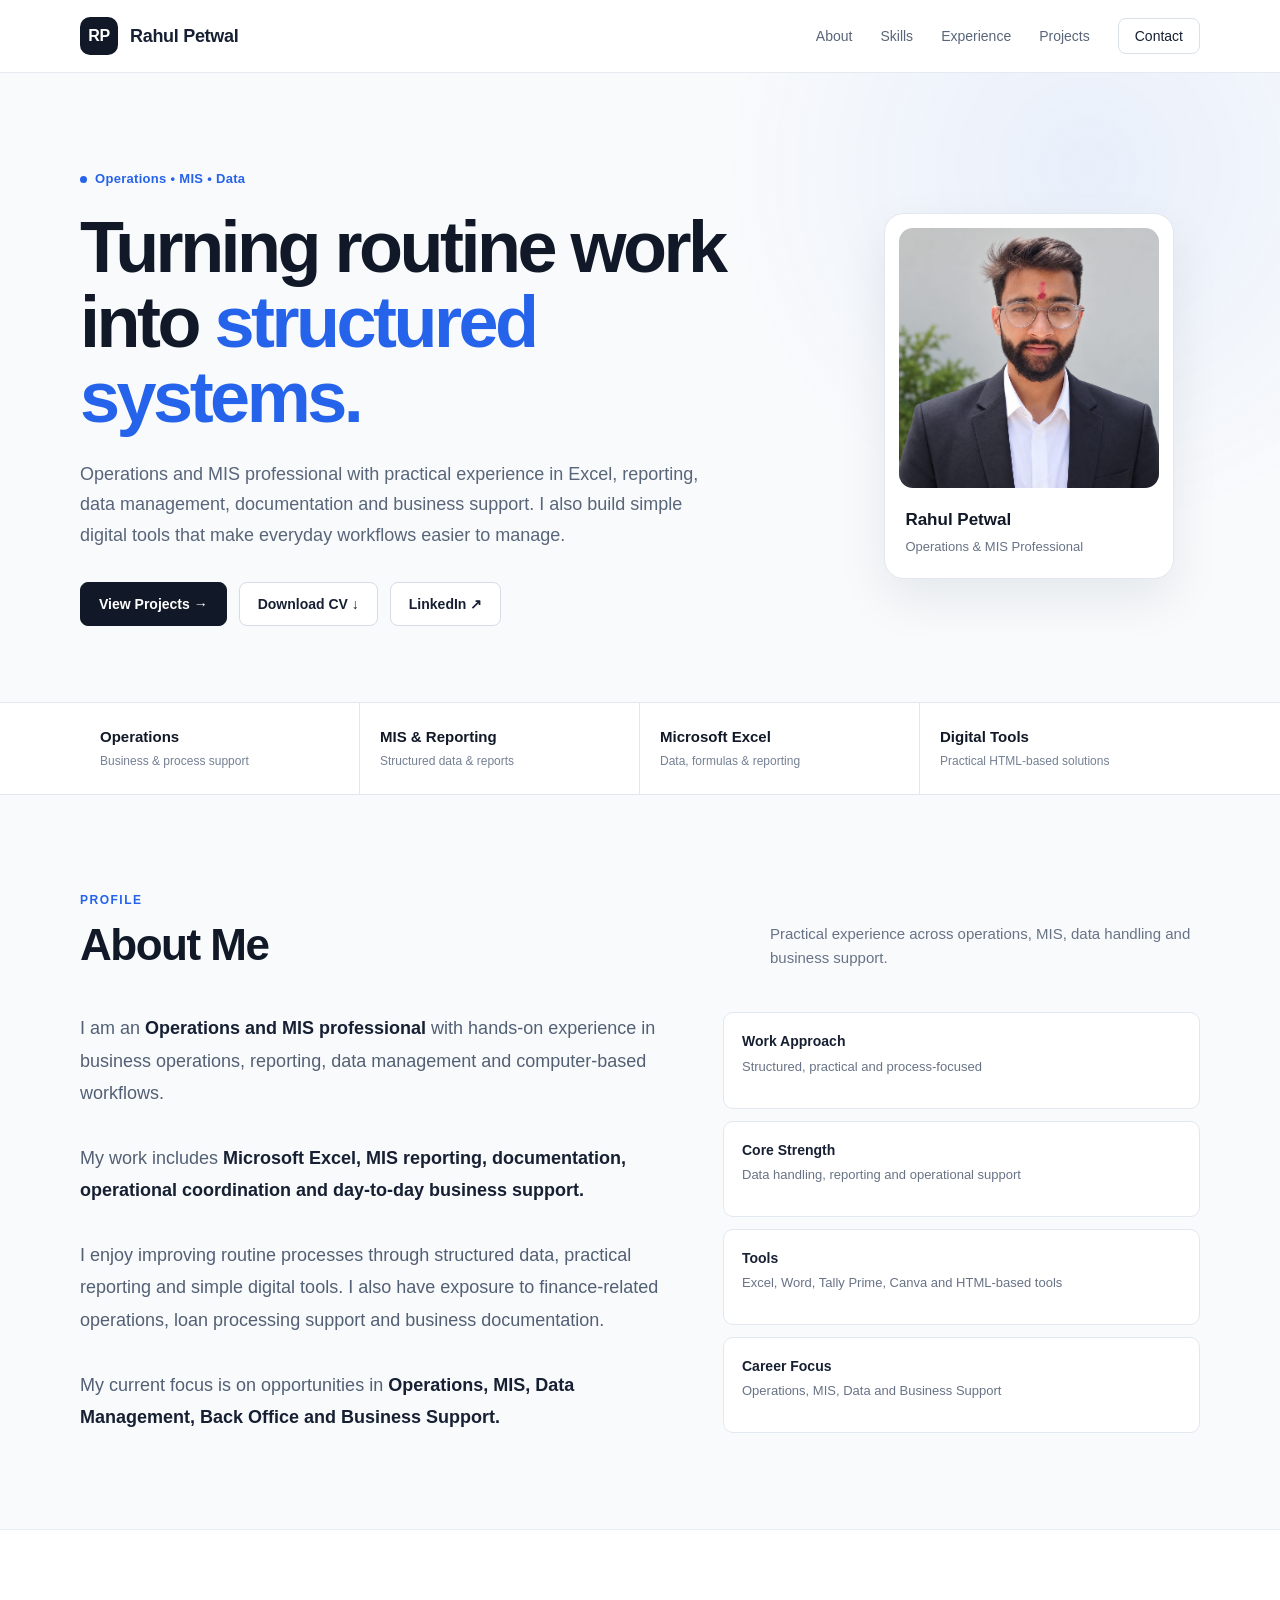
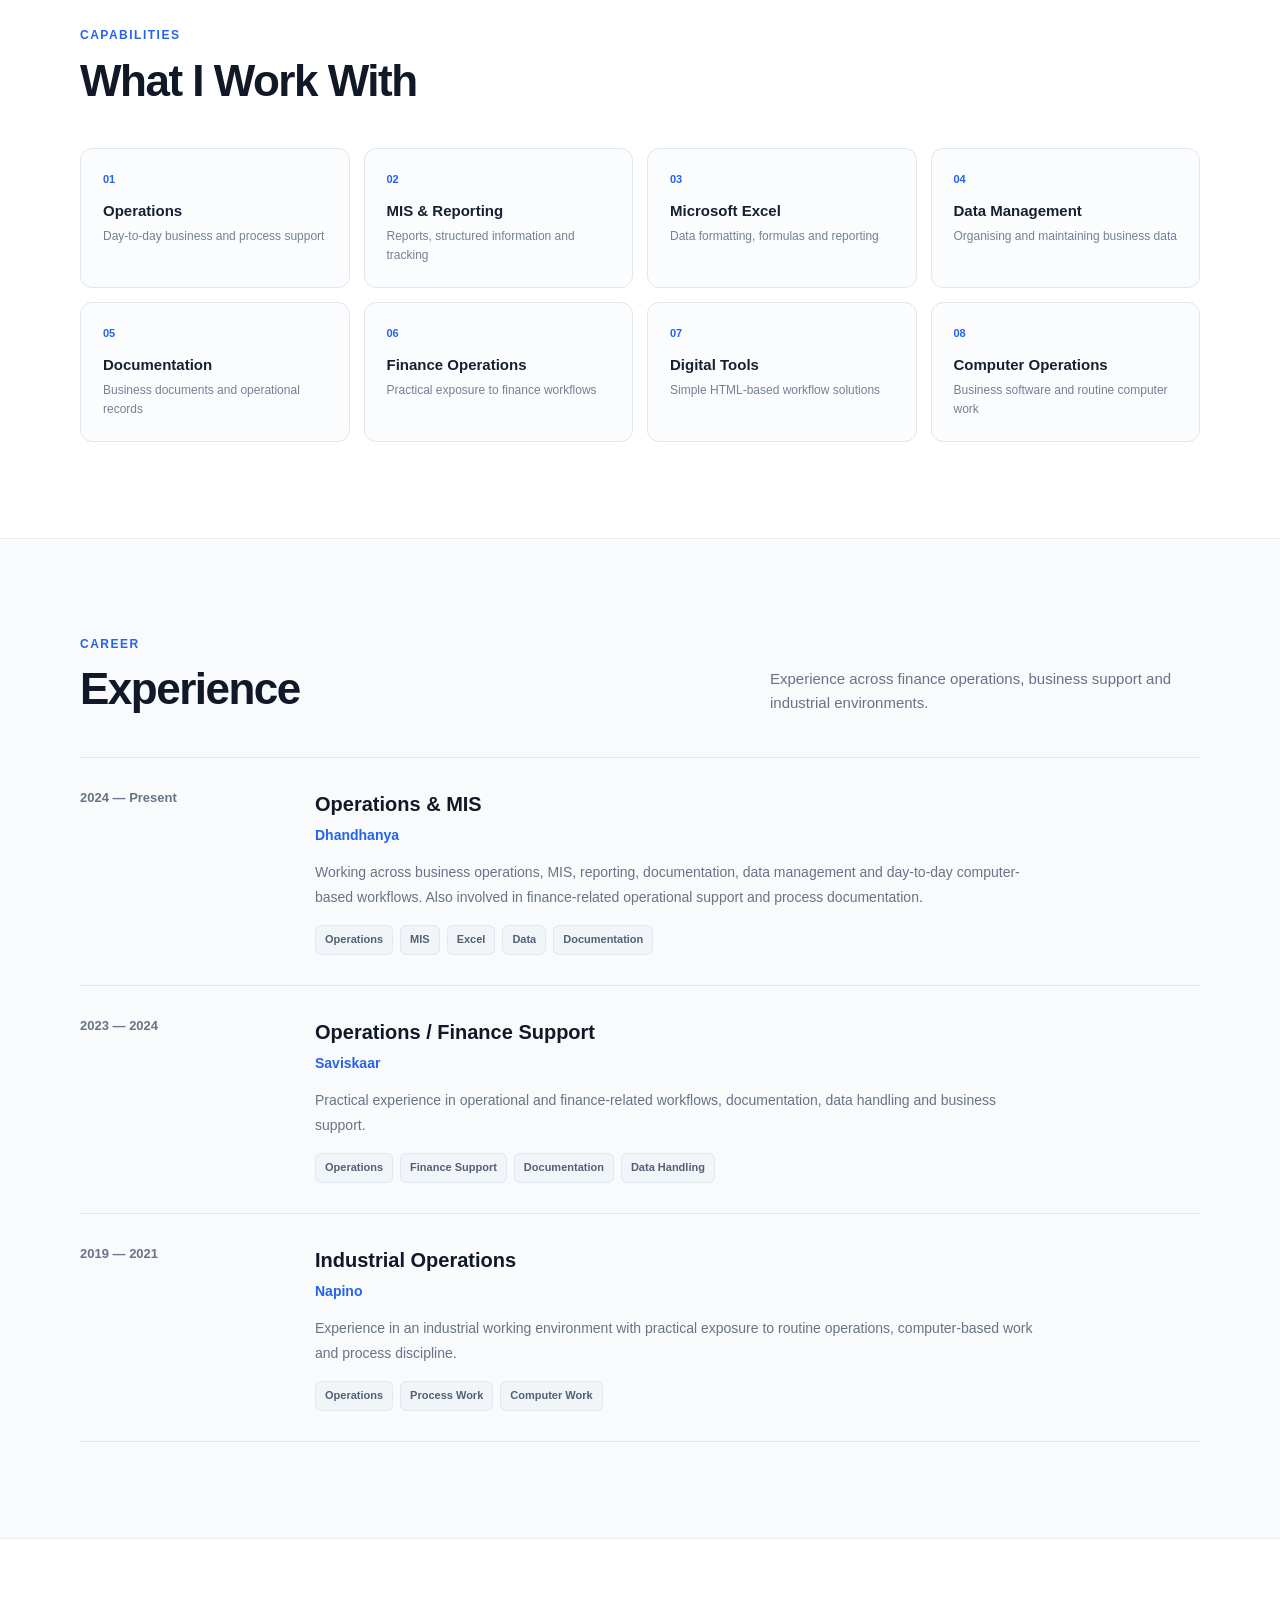
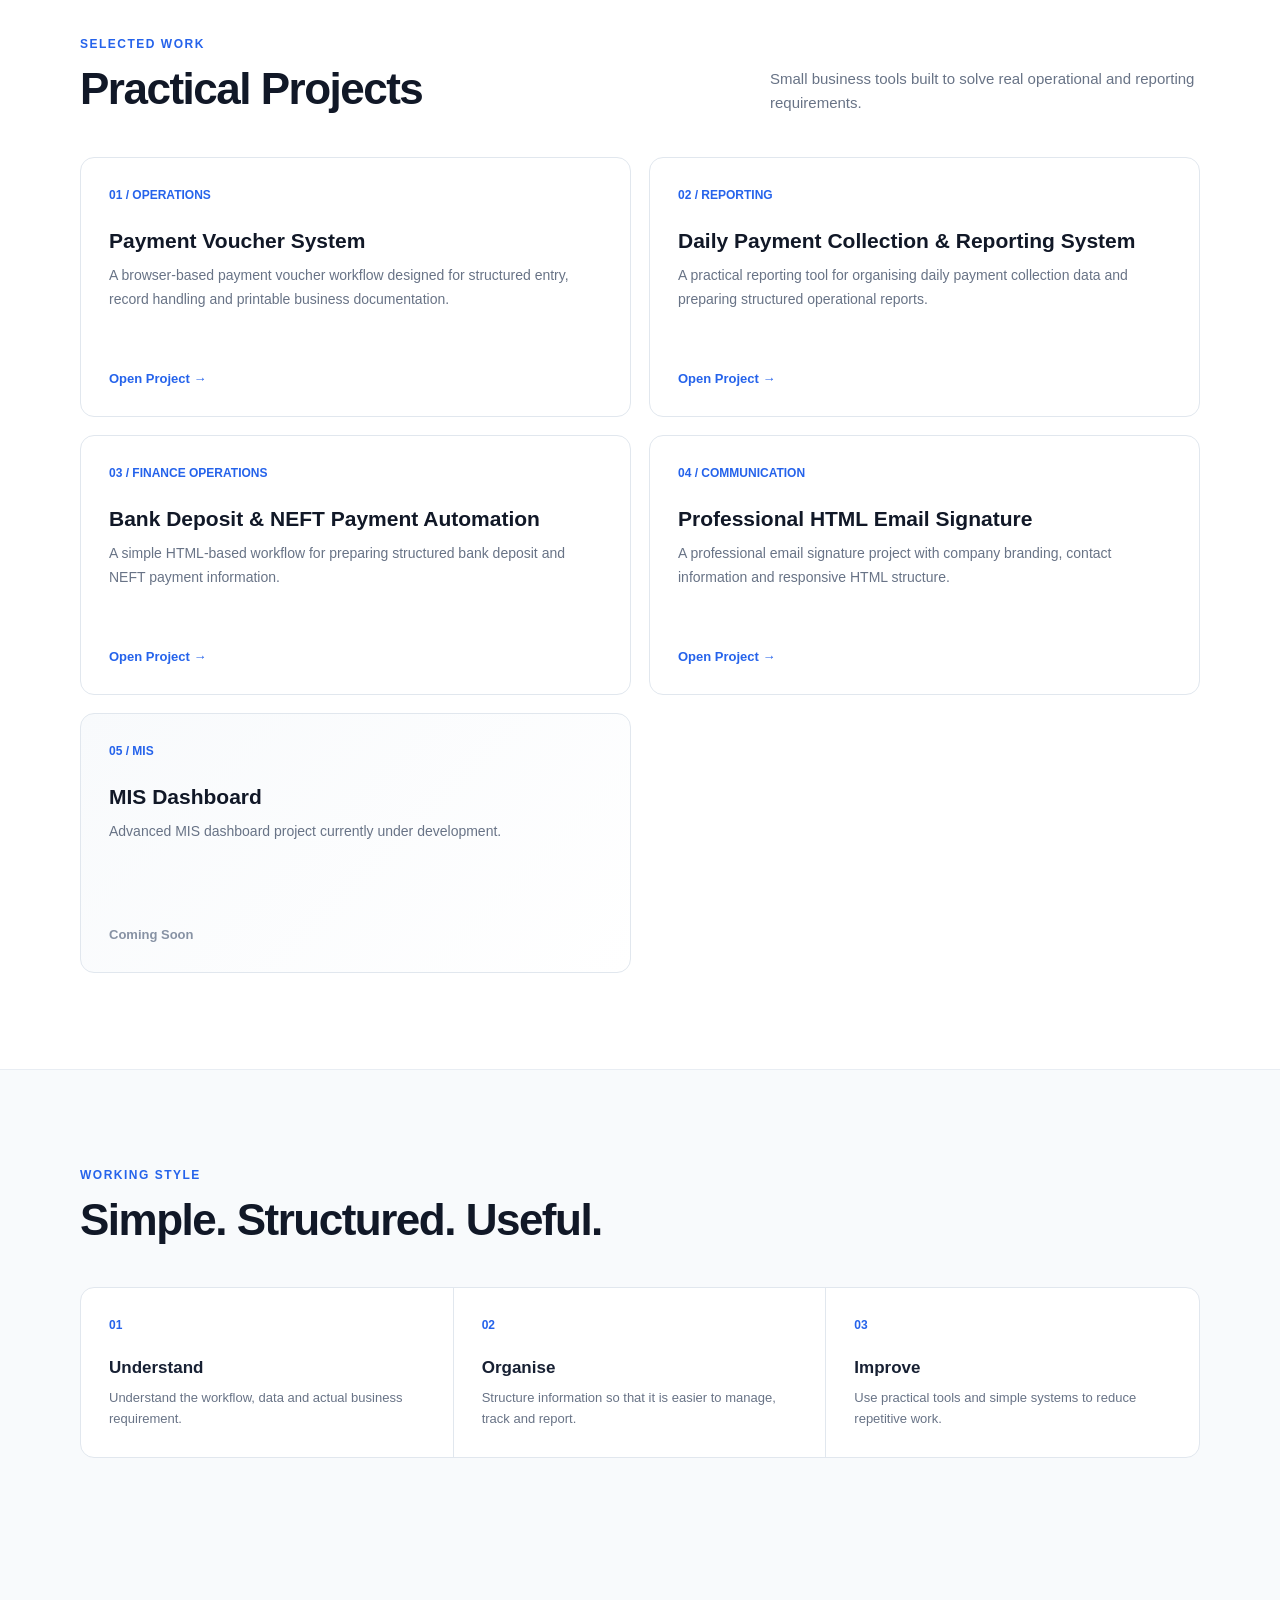
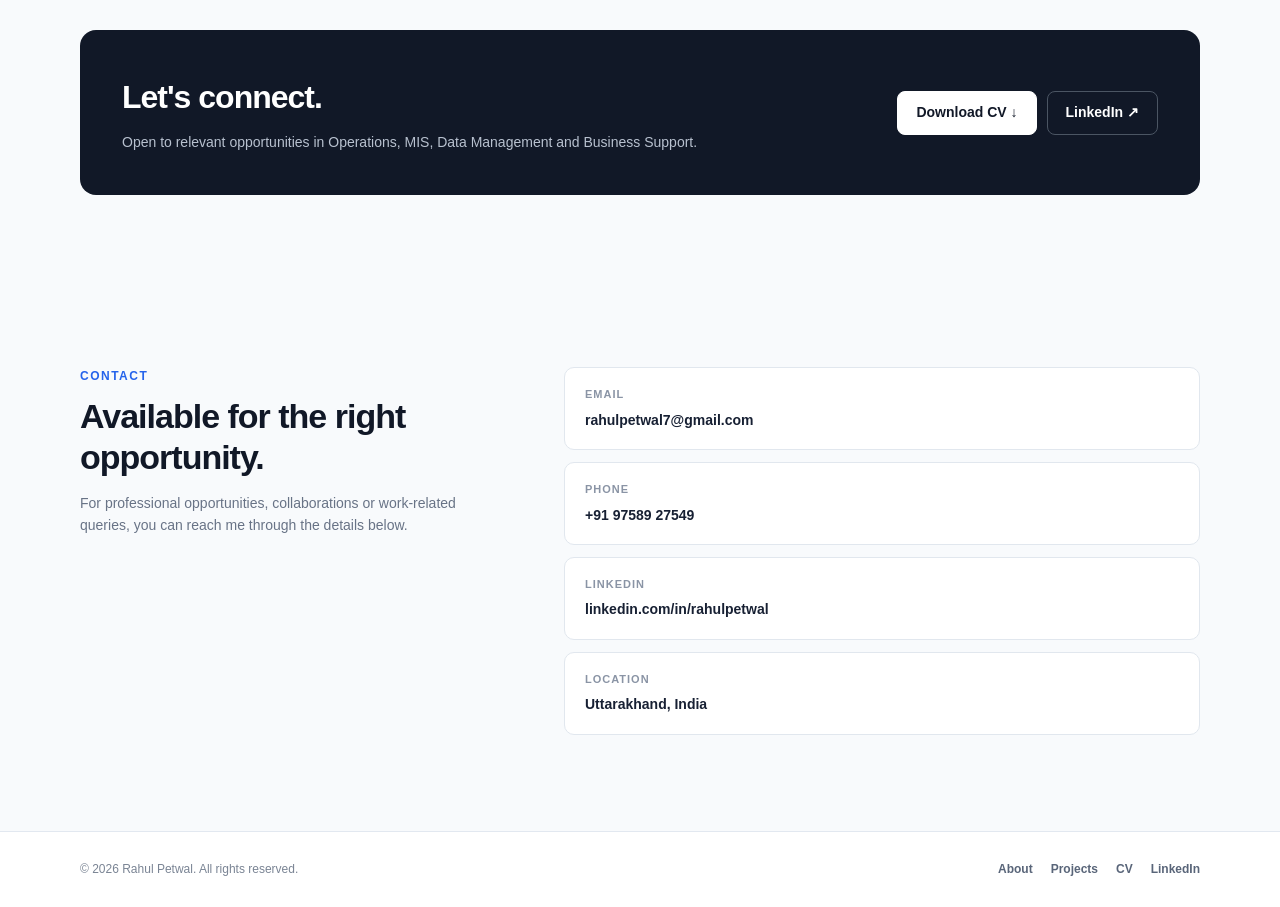
==== commit db5504dc: "Update index.html" ====
--- a/index.html
+++ b/index.html
@@ -1,1029 +1,2001 @@
 <!DOCTYPE html>
 <html lang="en">
 <head>
-<meta charset="UTF-8">
-<meta name="viewport" content="width=device-width, initial-scale=1.0">
-
-<title>Rahul Petwal | Operations & MIS Professional</title>
-
-<meta name="description" content="Rahul Petwal - Operations, MIS Reporting, Excel, Finance Operations and Business Support Professional.">
-
-<style>
-*{
-    margin:0;
-    padding:0;
-    box-sizing:border-box;
-}
-
-html{
-    scroll-behavior:smooth;
-}
-
-body{
-    font-family:Inter,Arial,Helvetica,sans-serif;
-    background:#f6f7f9;
-    color:#172033;
-    line-height:1.6;
-}
-
-a{
-    text-decoration:none;
-    color:inherit;
-}
-
-.container{
-    width:min(1120px,92%);
-    margin:auto;
-}
-
-/* ================= NAVBAR ================= */
-
-nav{
-    position:sticky;
-    top:0;
-    z-index:1000;
-    background:rgba(255,255,255,.94);
-    backdrop-filter:blur(14px);
-    border-bottom:1px solid #e6e9ee;
-}
-
-.nav-inner{
-    height:70px;
-    display:flex;
-    align-items:center;
-    justify-content:space-between;
-}
-
-.brand{
-    display:flex;
-    align-items:center;
-    gap:11px;
-    font-weight:800;
-    font-size:18px;
-}
-
-.brand img{
-    width:40px;
-    height:40px;
-    object-fit:contain;
-    border-radius:9px;
-}
-
-.nav-links{
-    display:flex;
-    gap:25px;
-    color:#667085;
-    font-size:14px;
-    font-weight:650;
-}
-
-.nav-links a:hover{
-    color:#111827;
-}
-
-/* ================= HERO ================= */
-
-.hero{
-    padding:90px 0 85px;
-    background:
-        radial-gradient(circle at 85% 15%,#e7edf7 0,transparent 31%),
-        #fff;
-}
-
-.hero-grid{
-    display:grid;
-    grid-template-columns:1.3fr .7fr;
-    gap:60px;
-    align-items:center;
-}
-
-.badge{
-    display:inline-block;
-    padding:7px 14px;
-    border:1px solid #dce1e8;
-    background:#fafbfc;
-    border-radius:30px;
-    font-size:12px;
-    font-weight:800;
-    letter-spacing:.5px;
-    color:#667085;
-    margin-bottom:20px;
-}
-
-.hero h1{
-    font-size:clamp(42px,6vw,68px);
-    line-height:1.05;
-    letter-spacing:-2.8px;
-    margin-bottom:20px;
-}
-
-.hero h1 span{
-    color:#667085;
-}
-
-.hero-description{
-    max-width:700px;
-    color:#5f6979;
-    font-size:19px;
-    margin-bottom:28px;
-}
-
-.hero-actions{
-    display:flex;
-    gap:12px;
-    flex-wrap:wrap;
-}
-
-.btn{
-    display:inline-flex;
-    align-items:center;
-    justify-content:center;
-    padding:12px 19px;
-    border-radius:9px;
-    font-size:14px;
-    font-weight:750;
-    transition:.2s;
-}
-
-.btn-primary{
-    background:#172033;
-    color:#fff;
-}
-
-.btn-primary:hover{
-    transform:translateY(-2px);
-    background:#27344c;
-}
-
-.btn-outline{
-    border:1px solid #d9dee6;
-    background:#fff;
-}
-
-.btn-outline:hover{
-    background:#f3f4f6;
-}
-
-/* ================= PROFILE CARD ================= */
-
-.profile-card{
-    background:#fff;
-    border:1px solid #e1e5eb;
-    border-radius:22px;
-    padding:30px;
-    box-shadow:0 20px 55px rgba(23,32,51,.09);
-}
-
-.profile-logo{
-    width:82px;
-    height:82px;
-    border-radius:18px;
-    object-fit:contain;
-    margin-bottom:20px;
-}
-
-.profile-card h3{
-    font-size:23px;
-    margin-bottom:4px;
-}
-
-.profile-card .role{
-    color:#697386;
-    font-size:14px;
-}
-
-.contact-mini{
-    border-top:1px solid #edf0f3;
-    margin-top:22px;
-    padding-top:17px;
-}
-
-.contact-mini a{
-    display:block;
-    color:#596273;
-    font-size:13px;
-    margin:8px 0;
-    word-break:break-word;
-}
-
-.contact-mini a:hover{
-    color:#111827;
-}
-
-/* ================= SECTIONS ================= */
-
-section{
-    padding:80px 0;
-}
-
-.section-label{
-    color:#7a8494;
-    text-transform:uppercase;
-    letter-spacing:1.8px;
-    font-size:11px;
-    font-weight:850;
-    margin-bottom:8px;
-}
-
-.section-title{
-    font-size:35px;
-    letter-spacing:-1px;
-    margin-bottom:9px;
-}
-
-.section-description{
-    color:#697386;
-    max-width:720px;
-}
-
-/* ================= ABOUT ================= */
-
-.about-box{
-    margin-top:32px;
-    background:#fff;
-    border:1px solid #e2e6ec;
-    border-radius:18px;
-    padding:32px;
-}
-
-.about-box p{
-    color:#596273;
-    font-size:16px;
-}
-
-/* ================= EXPERTISE ================= */
-
-.skills-grid{
-    margin-top:32px;
-    display:grid;
-    grid-template-columns:repeat(4,1fr);
-    gap:16px;
-}
-
-.skill{
-    background:#fff;
-    border:1px solid #e2e6ec;
-    border-radius:15px;
-    padding:22px;
-    transition:.2s;
-}
-
-.skill:hover{
-    transform:translateY(-3px);
-    box-shadow:0 14px 35px rgba(23,32,51,.07);
-}
-
-.skill-icon{
-    font-size:20px;
-    margin-bottom:13px;
-}
-
-.skill h3{
-    font-size:16px;
-    margin-bottom:5px;
-}
-
-.skill p{
-    color:#737d8d;
-    font-size:13px;
-}
-
-/* ================= EXPERIENCE ================= */
-
-.timeline{
-    margin-top:32px;
-    display:grid;
-    gap:17px;
-}
-
-.experience{
-    background:#fff;
-    border:1px solid #e2e6ec;
-    border-radius:17px;
-    padding:27px;
-    display:grid;
-    grid-template-columns:170px 1fr;
-    gap:25px;
-}
-
-.experience-date{
-    color:#7a8494;
-    font-size:13px;
-    font-weight:800;
-}
-
-.experience h3{
-    font-size:19px;
-    margin-bottom:3px;
-}
-
-.company{
-    color:#667085;
-    font-size:14px;
-    font-weight:700;
-    margin-bottom:10px;
-}
-
-.experience p{
-    color:#687285;
-    font-size:14px;
-}
-
-/* ================= PROJECTS ================= */
-
-.projects{
-    margin-top:32px;
-    display:grid;
-    grid-template-columns:repeat(2,1fr);
-    gap:20px;
-}
-
-.project{
-    background:#fff;
-    border:1px solid #e1e5eb;
-    border-radius:18px;
-    padding:28px;
-    transition:.25s;
-}
-
-.project:hover{
-    transform:translateY(-4px);
-    box-shadow:0 18px 40px rgba(23,32,51,.08);
-}
-
-.project-number{
-    color:#8992a0;
-    font-size:11px;
-    font-weight:850;
-    letter-spacing:1px;
-    margin-bottom:17px;
-}
-
-.project h3{
-    font-size:21px;
-    line-height:1.3;
-    margin-bottom:10px;
-}
-
-.project p{
-    color:#697386;
-    font-size:14px;
-    min-height:68px;
-}
-
-.project-link{
-    display:inline-flex;
-    margin-top:18px;
-    font-size:14px;
-    font-weight:800;
-}
-
-.project-link:hover{
-    text-decoration:underline;
-}
-
-.coming{
-    opacity:.65;
-}
-
-/* ================= CONTACT ================= */
-
-.contact-section{
-    padding-bottom:90px;
-}
-
-.contact-box{
-    background:#172033;
-    color:#fff;
-    border-radius:22px;
-    padding:45px;
-    display:grid;
-    grid-template-columns:1fr auto;
-    gap:35px;
-    align-items:center;
-}
-
-.contact-box .section-label{
-    color:#aeb7c6;
-}
-
-.contact-box h2{
-    font-size:34px;
-    margin-bottom:8px;
-}
-
-.contact-box p{
-    color:#b9c1ce;
-}
-
-.contact-details{
-    text-align:right;
-    font-size:14px;
-    line-height:2;
-}
-
-.contact-details a:hover{
-    text-decoration:underline;
-}
-
-/* ================= FOOTER ================= */
-
-footer{
-    background:#fff;
-    border-top:1px solid #e4e7ec;
-    padding:27px 0;
-    color:#7a8494;
-    font-size:13px;
-}
-
-.footer-inner{
-    display:flex;
-    justify-content:space-between;
-    gap:20px;
-}
-
-/* ================= MOBILE ================= */
-
-@media(max-width:850px){
-
-    .nav-links{
-        display:none;
-    }
-
-    .hero-grid{
-        grid-template-columns:1fr;
-    }
-
-    .skills-grid{
-        grid-template-columns:repeat(2,1fr);
-    }
-
-    .projects{
-        grid-template-columns:1fr;
-    }
-
-    .experience{
-        grid-template-columns:1fr;
-        gap:8px;
-    }
-
-    .contact-box{
-        grid-template-columns:1fr;
-    }
-
-    .contact-details{
-        text-align:left;
-    }
-}
-
-@media(max-width:520px){
-
-    .hero{
-        padding:65px 0;
-    }
-
-    section{
-        padding:60px 0;
-    }
-
-    .skills-grid{
-        grid-template-columns:1fr;
-    }
-
-    .about-box,
-    .project,
-    .experience{
-        padding:22px;
-    }
-
-    .contact-box{
-        padding:28px;
-    }
-
-    .footer-inner{
-        flex-direction:column;
-    }
-}
-
-</style>
+    <meta charset="UTF-8">
+    <meta name="viewport" content="width=device-width, initial-scale=1.0">
+
+    <title>Rahul Petwal | Operations & MIS Professional</title>
+
+    <meta name="description"
+          content="Rahul Petwal - Operations, MIS, Excel, Data Management and Business Support professional.">
+
+    <meta name="author" content="Rahul Petwal">
+
+    <style>
+        /* =========================
+           BASE
+        ========================= */
+
+        * {
+            margin: 0;
+            padding: 0;
+            box-sizing: border-box;
+        }
+
+        html {
+            scroll-behavior: smooth;
+        }
+
+        body {
+            font-family:
+                Inter,
+                -apple-system,
+                BlinkMacSystemFont,
+                "Segoe UI",
+                Roboto,
+                Arial,
+                sans-serif;
+
+            background: #f8fafc;
+            color: #172033;
+            line-height: 1.6;
+        }
+
+        a {
+            color: inherit;
+            text-decoration: none;
+        }
+
+        img {
+            max-width: 100%;
+            display: block;
+        }
+
+        .container {
+            width: min(1120px, calc(100% - 40px));
+            margin: auto;
+        }
+
+        /* =========================
+           HEADER
+        ========================= */
+
+        header {
+            position: sticky;
+            top: 0;
+            z-index: 1000;
+
+            background: rgba(255,255,255,0.92);
+            backdrop-filter: blur(12px);
+
+            border-bottom: 1px solid #e5eaf0;
+        }
+
+        .nav {
+            height: 72px;
+
+            display: flex;
+            align-items: center;
+            justify-content: space-between;
+            gap: 30px;
+        }
+
+        .brand {
+            display: flex;
+            align-items: center;
+            gap: 12px;
+
+            font-weight: 700;
+            font-size: 18px;
+            letter-spacing: -0.3px;
+        }
+
+        .brand-mark {
+            width: 38px;
+            height: 38px;
+
+            border-radius: 10px;
+
+            display: grid;
+            place-items: center;
+
+            background: #111827;
+            color: white;
+
+            font-size: 16px;
+            font-weight: 800;
+        }
+
+        nav ul {
+            list-style: none;
+
+            display: flex;
+            align-items: center;
+            gap: 28px;
+        }
+
+        nav a {
+            font-size: 14px;
+            font-weight: 500;
+            color: #596579;
+
+            transition: 0.2s ease;
+        }
+
+        nav a:hover {
+            color: #111827;
+        }
+
+        .nav-contact {
+            padding: 9px 16px;
+
+            border: 1px solid #d9e0e8;
+            border-radius: 8px;
+
+            color: #172033;
+            background: #fff;
+        }
+
+        .nav-contact:hover {
+            border-color: #9aa6b5;
+        }
+
+        /* =========================
+           HERO
+        ========================= */
+
+        .hero {
+            padding: 92px 0 76px;
+
+            background:
+                radial-gradient(
+                    circle at 85% 15%,
+                    rgba(37,99,235,0.07),
+                    transparent 30%
+                ),
+                #f8fafc;
+        }
+
+        .hero-grid {
+            display: grid;
+            grid-template-columns: 1.35fr 0.65fr;
+            gap: 70px;
+            align-items: center;
+        }
+
+        .eyebrow {
+            display: inline-flex;
+            align-items: center;
+            gap: 8px;
+
+            margin-bottom: 20px;
+
+            font-size: 13px;
+            font-weight: 700;
+
+            color: #2563eb;
+            letter-spacing: 0.3px;
+        }
+
+        .eyebrow::before {
+            content: "";
+            width: 7px;
+            height: 7px;
+
+            border-radius: 50%;
+            background: #2563eb;
+        }
+
+        .hero h1 {
+            max-width: 760px;
+
+            font-size: clamp(42px, 6vw, 72px);
+            line-height: 1.04;
+
+            letter-spacing: -3.5px;
+
+            color: #111827;
+
+            margin-bottom: 24px;
+        }
+
+        .hero h1 span {
+            color: #2563eb;
+        }
+
+        .hero-description {
+            max-width: 650px;
+
+            font-size: 18px;
+            line-height: 1.7;
+
+            color: #596579;
+
+            margin-bottom: 32px;
+        }
+
+        .hero-actions {
+            display: flex;
+            flex-wrap: wrap;
+            gap: 12px;
+        }
+
+        .btn {
+            display: inline-flex;
+            align-items: center;
+            justify-content: center;
+            gap: 8px;
+
+            min-height: 44px;
+            padding: 0 18px;
+
+            border-radius: 8px;
+
+            font-size: 14px;
+            font-weight: 650;
+
+            transition: 0.2s ease;
+        }
+
+        .btn-primary {
+            background: #111827;
+            color: white;
+
+            border: 1px solid #111827;
+        }
+
+        .btn-primary:hover {
+            background: #263246;
+            border-color: #263246;
+            transform: translateY(-1px);
+        }
+
+        .btn-outline {
+            background: white;
+            color: #172033;
+
+            border: 1px solid #d5dce5;
+        }
+
+        .btn-outline:hover {
+            border-color: #9aa6b5;
+            transform: translateY(-1px);
+        }
+
+        /* =========================
+           PROFILE
+        ========================= */
+
+        .profile-area {
+            display: flex;
+            justify-content: center;
+        }
+
+        .profile-card {
+            width: 290px;
+
+            padding: 14px;
+
+            background: white;
+
+            border: 1px solid #e2e8f0;
+            border-radius: 20px;
+
+            box-shadow:
+                0 20px 50px rgba(15,23,42,0.08);
+        }
+
+        .profile-photo {
+            width: 100%;
+            aspect-ratio: 1 / 1;
+
+            object-fit: cover;
+
+            border-radius: 14px;
+        }
+
+        .profile-info {
+            padding: 18px 6px 6px;
+        }
+
+        .profile-info strong {
+            display: block;
+
+            font-size: 17px;
+            color: #111827;
+        }
+
+        .profile-info span {
+            display: block;
+
+            margin-top: 4px;
+
+            font-size: 13px;
+            color: #687386;
+        }
+
+        /* =========================
+           QUICK STATS
+        ========================= */
+
+        .quick-strip {
+            border-top: 1px solid #e3e8ef;
+            border-bottom: 1px solid #e3e8ef;
+
+            background: white;
+        }
+
+        .quick-grid {
+            display: grid;
+            grid-template-columns: repeat(4, 1fr);
+        }
+
+        .quick-item {
+            padding: 22px 20px;
+
+            border-right: 1px solid #e3e8ef;
+        }
+
+        .quick-item:last-child {
+            border-right: none;
+        }
+
+        .quick-item strong {
+            display: block;
+
+            font-size: 15px;
+            color: #111827;
+        }
+
+        .quick-item span {
+            display: block;
+
+            margin-top: 3px;
+
+            font-size: 12px;
+            color: #748094;
+        }
+
+        /* =========================
+           SECTIONS
+        ========================= */
+
+        section {
+            padding: 96px 0;
+        }
+
+        .section-head {
+            display: flex;
+            align-items: end;
+            justify-content: space-between;
+
+            gap: 30px;
+
+            margin-bottom: 42px;
+        }
+
+        .section-label {
+            margin-bottom: 10px;
+
+            color: #2563eb;
+
+            font-size: 12px;
+            font-weight: 800;
+
+            letter-spacing: 1.5px;
+            text-transform: uppercase;
+        }
+
+        .section-head h2 {
+            font-size: clamp(30px, 4vw, 44px);
+            line-height: 1.15;
+
+            letter-spacing: -1.5px;
+
+            color: #111827;
+        }
+
+        .section-head p {
+            max-width: 430px;
+
+            color: #687386;
+            font-size: 15px;
+        }
+
+        /* =========================
+           ABOUT
+        ========================= */
+
+        .about-grid {
+            display: grid;
+            grid-template-columns: 1.1fr 0.9fr;
+            gap: 60px;
+        }
+
+        .about-main {
+            font-size: 18px;
+            line-height: 1.8;
+            color: #536074;
+        }
+
+        .about-main strong {
+            color: #172033;
+        }
+
+        .about-points {
+            display: grid;
+            gap: 12px;
+        }
+
+        .about-point {
+            padding: 17px 18px;
+
+            background: white;
+
+            border: 1px solid #e2e8f0;
+            border-radius: 10px;
+        }
+
+        .about-point strong {
+            display: block;
+
+            color: #172033;
+            font-size: 14px;
+        }
+
+        .about-point span {
+            display: block;
+
+            margin-top: 4px;
+
+            color: #687386;
+            font-size: 13px;
+        }
+
+        /* =========================
+           SKILLS
+        ========================= */
+
+        .skills-section {
+            background: white;
+            border-top: 1px solid #e8edf3;
+            border-bottom: 1px solid #e8edf3;
+        }
+
+        .skills-grid {
+            display: grid;
+            grid-template-columns: repeat(4, 1fr);
+            gap: 14px;
+        }
+
+        .skill {
+            min-height: 110px;
+
+            padding: 22px;
+
+            border: 1px solid #e1e7ee;
+            border-radius: 12px;
+
+            background: #fbfcfe;
+
+            transition: 0.2s ease;
+        }
+
+        .skill:hover {
+            transform: translateY(-3px);
+
+            border-color: #cbd5e1;
+
+            box-shadow: 0 10px 30px rgba(15,23,42,0.05);
+        }
+
+        .skill-number {
+            font-size: 11px;
+            font-weight: 800;
+
+            color: #2563eb;
+        }
+
+        .skill h3 {
+            margin-top: 10px;
+
+            font-size: 15px;
+            color: #172033;
+        }
+
+        .skill p {
+            margin-top: 4px;
+
+            font-size: 12px;
+            color: #748094;
+        }
+
+        /* =========================
+           EXPERIENCE
+        ========================= */
+
+        .experience {
+            position: relative;
+        }
+
+        .experience-item {
+            display: grid;
+            grid-template-columns: 190px 1fr;
+
+            gap: 45px;
+
+            padding: 30px 0;
+
+            border-top: 1px solid #e2e8f0;
+        }
+
+        .experience-item:last-child {
+            border-bottom: 1px solid #e2e8f0;
+        }
+
+        .experience-date {
+            font-size: 13px;
+            font-weight: 700;
+
+            color: #687386;
+        }
+
+        .experience-role {
+            font-size: 20px;
+            font-weight: 700;
+
+            color: #111827;
+        }
+
+        .experience-company {
+            margin-top: 4px;
+
+            color: #2563eb;
+
+            font-size: 14px;
+            font-weight: 650;
+        }
+
+        .experience-desc {
+            margin-top: 14px;
+
+            max-width: 720px;
+
+            color: #687386;
+
+            font-size: 14px;
+            line-height: 1.75;
+        }
+
+        .experience-tags {
+            display: flex;
+            flex-wrap: wrap;
+
+            gap: 7px;
+
+            margin-top: 16px;
+        }
+
+        .tag {
+            padding: 5px 9px;
+
+            border-radius: 6px;
+
+            background: #f1f5f9;
+            border: 1px solid #e2e8f0;
+
+            font-size: 11px;
+            font-weight: 600;
+
+            color: #536074;
+        }
+
+        /* =========================
+           PROJECTS
+        ========================= */
+
+        .projects-section {
+            background: white;
+
+            border-top: 1px solid #e8edf3;
+            border-bottom: 1px solid #e8edf3;
+        }
+
+        .projects-grid {
+            display: grid;
+            grid-template-columns: repeat(2, 1fr);
+
+            gap: 18px;
+        }
+
+        .project {
+            position: relative;
+
+            min-height: 260px;
+
+            padding: 28px;
+
+            border: 1px solid #e1e7ee;
+            border-radius: 14px;
+
+            background: #fff;
+
+            transition: 0.22s ease;
+        }
+
+        .project:hover {
+            transform: translateY(-4px);
+
+            border-color: #cbd5e1;
+
+            box-shadow:
+                0 18px 45px rgba(15,23,42,0.07);
+        }
+
+        .project-number {
+            font-size: 12px;
+            font-weight: 800;
+
+            color: #2563eb;
+        }
+
+        .project h3 {
+            margin-top: 22px;
+
+            font-size: 21px;
+            line-height: 1.3;
+
+            color: #111827;
+        }
+
+        .project p {
+            margin-top: 10px;
+
+            color: #687386;
+
+            font-size: 14px;
+            line-height: 1.7;
+        }
+
+        .project-link {
+            position: absolute;
+
+            left: 28px;
+            bottom: 26px;
+
+            font-size: 13px;
+            font-weight: 700;
+
+            color: #2563eb;
+        }
+
+        .project-link:hover {
+            text-decoration: underline;
+        }
+
+        .coming-soon {
+            background:
+                linear-gradient(
+                    135deg,
+                    #f8fafc,
+                    #ffffff
+                );
+        }
+
+        .coming-soon .project-link {
+            color: #8792a4;
+            cursor: default;
+        }
+
+        /* =========================
+           PROCESS
+        ========================= */
+
+        .process-grid {
+            display: grid;
+            grid-template-columns: repeat(3, 1fr);
+
+            border: 1px solid #e1e7ee;
+            border-radius: 14px;
+
+            overflow: hidden;
+
+            background: white;
+        }
+
+        .process-item {
+            padding: 28px;
+
+            border-right: 1px solid #e1e7ee;
+        }
+
+        .process-item:last-child {
+            border-right: none;
+        }
+
+        .process-number {
+            font-size: 12px;
+            font-weight: 800;
+
+            color: #2563eb;
+        }
+
+        .process-item h3 {
+            margin-top: 18px;
+
+            font-size: 17px;
+
+            color: #172033;
+        }
+
+        .process-item p {
+            margin-top: 7px;
+
+            color: #687386;
+
+            font-size: 13px;
+        }
+
+        /* =========================
+           CTA
+        ========================= */
+
+        .cta {
+            padding: 76px 0;
+        }
+
+        .cta-box {
+            display: flex;
+            align-items: center;
+            justify-content: space-between;
+
+            gap: 30px;
+
+            padding: 42px;
+
+            border-radius: 16px;
+
+            background: #111827;
+            color: white;
+        }
+
+        .cta-box h2 {
+            font-size: 32px;
+
+            letter-spacing: -1px;
+        }
+
+        .cta-box p {
+            margin-top: 7px;
+
+            color: #b8c1cf;
+
+            font-size: 14px;
+        }
+
+        .cta-actions {
+            display: flex;
+            flex-wrap: wrap;
+            gap: 10px;
+        }
+
+        .cta .btn-primary {
+            background: white;
+            color: #111827;
+
+            border-color: white;
+        }
+
+        .cta .btn-outline {
+            background: transparent;
+            color: white;
+
+            border-color: #4b5563;
+        }
+
+        .cta .btn-outline:hover {
+            border-color: #9ca3af;
+        }
+
+        /* =========================
+           CONTACT
+        ========================= */
+
+        .contact-grid {
+            display: grid;
+            grid-template-columns: 0.8fr 1.2fr;
+
+            gap: 60px;
+        }
+
+        .contact-intro h2 {
+            font-size: 34px;
+
+            line-height: 1.2;
+
+            letter-spacing: -1px;
+
+            color: #111827;
+        }
+
+        .contact-intro p {
+            margin-top: 14px;
+
+            color: #687386;
+
+            font-size: 14px;
+        }
+
+        .contact-list {
+            display: grid;
+            gap: 12px;
+        }
+
+        .contact-item {
+            padding: 18px 20px;
+
+            background: white;
+
+            border: 1px solid #e1e7ee;
+            border-radius: 10px;
+        }
+
+        .contact-item small {
+            display: block;
+
+            font-size: 11px;
+            font-weight: 800;
+
+            color: #8a94a5;
+
+            text-transform: uppercase;
+            letter-spacing: 1px;
+        }
+
+        .contact-item a,
+        .contact-item span {
+            display: block;
+
+            margin-top: 5px;
+
+            font-size: 14px;
+            font-weight: 600;
+
+            color: #172033;
+
+            word-break: break-word;
+        }
+
+        .contact-item a:hover {
+            color: #2563eb;
+        }
+
+        /* =========================
+           FOOTER
+        ========================= */
+
+        footer {
+            padding: 28px 0;
+
+            border-top: 1px solid #e2e8f0;
+
+            background: white;
+        }
+
+        .footer-inner {
+            display: flex;
+            align-items: center;
+            justify-content: space-between;
+
+            gap: 20px;
+        }
+
+        .footer-inner p {
+            font-size: 12px;
+            color: #7a8494;
+        }
+
+        .footer-links {
+            display: flex;
+            gap: 18px;
+        }
+
+        .footer-links a {
+            font-size: 12px;
+            font-weight: 650;
+
+            color: #596579;
+        }
+
+        .footer-links a:hover {
+            color: #2563eb;
+        }
+
+        /* =========================
+           RESPONSIVE
+        ========================= */
+
+        @media (max-width: 900px) {
+
+            .hero-grid {
+                grid-template-columns: 1fr;
+                gap: 50px;
+            }
+
+            .profile-area {
+                justify-content: flex-start;
+            }
+
+            .profile-card {
+                width: 250px;
+            }
+
+            .about-grid {
+                grid-template-columns: 1fr;
+                gap: 35px;
+            }
+
+            .skills-grid {
+                grid-template-columns: repeat(2, 1fr);
+            }
+
+            .quick-grid {
+                grid-template-columns: repeat(2, 1fr);
+            }
+
+            .quick-item:nth-child(2) {
+                border-right: none;
+            }
+
+            .quick-item:nth-child(-n+2) {
+                border-bottom: 1px solid #e3e8ef;
+            }
+
+            .experience-item {
+                grid-template-columns: 1fr;
+                gap: 8px;
+            }
+
+            .contact-grid {
+                grid-template-columns: 1fr;
+                gap: 35px;
+            }
+        }
+
+        @media (max-width: 700px) {
+
+            .container {
+                width: min(100% - 28px, 1120px);
+            }
+
+            header {
+                position: relative;
+            }
+
+            .nav {
+                height: auto;
+                min-height: 68px;
+            }
+
+            nav ul {
+                display: none;
+            }
+
+            .nav-contact {
+                padding: 8px 12px;
+                font-size: 12px;
+            }
+
+            .hero {
+                padding: 65px 0 55px;
+            }
+
+            .hero h1 {
+                font-size: 43px;
+                letter-spacing: -2.2px;
+            }
+
+            .hero-description {
+                font-size: 16px;
+            }
+
+            section {
+                padding: 70px 0;
+            }
+
+            .section-head {
+                display: block;
+                margin-bottom: 30px;
+            }
+
+            .section-head p {
+                margin-top: 14px;
+            }
+
+            .skills-grid {
+                grid-template-columns: 1fr;
+            }
+
+            .projects-grid {
+                grid-template-columns: 1fr;
+            }
+
+            .process-grid {
+                grid-template-columns: 1fr;
+            }
+
+            .process-item {
+                border-right: none;
+                border-bottom: 1px solid #e1e7ee;
+            }
+
+            .process-item:last-child {
+                border-bottom: none;
+            }
+
+            .cta-box {
+                display: block;
+                padding: 30px;
+            }
+
+            .cta-actions {
+                margin-top: 22px;
+            }
+
+            .footer-inner {
+                display: block;
+            }
+
+            .footer-links {
+                margin-top: 12px;
+            }
+        }
+
+        @media (max-width: 450px) {
+
+            .quick-grid {
+                grid-template-columns: 1fr;
+            }
+
+            .quick-item {
+                border-right: none;
+                border-bottom: 1px solid #e3e8ef;
+            }
+
+            .quick-item:last-child {
+                border-bottom: none;
+            }
+
+            .profile-card {
+                width: 220px;
+            }
+
+            .hero-actions,
+            .cta-actions {
+                flex-direction: column;
+                align-items: stretch;
+            }
+
+            .btn {
+                width: 100%;
+            }
+        }
+    </style>
 </head>
 
 <body>
 
-<!-- NAVIGATION -->
-
-<nav>
-<div class="container nav-inner">
-
-    <a href="#" class="brand">
-
-        <img src="dhandhanya-logo.png" alt="Dhandhanya Logo">
-
-        <span>Rahul Petwal</span>
-
-    </a>
-
-    <div class="nav-links">
-
-        <a href="#about">About</a>
-        <a href="#expertise">Expertise</a>
-        <a href="#experience">Experience</a>
-        <a href="#projects">Projects</a>
-        <a href="#contact">Contact</a>
+<!-- =========================
+     HEADER
+========================= -->
+
+<header>
+    <div class="container nav">
+
+        <a href="#top" class="brand">
+            <div class="brand-mark">RP</div>
+            <span>Rahul Petwal</span>
+        </a>
+
+        <nav>
+            <ul>
+                <li><a href="#about">About</a></li>
+                <li><a href="#skills">Skills</a></li>
+                <li><a href="#experience">Experience</a></li>
+                <li><a href="#projects">Projects</a></li>
+                <li>
+                    <a href="#contact" class="nav-contact">
+                        Contact
+                    </a>
+                </li>
+            </ul>
+        </nav>
 
     </div>
+</header>
+
+
+<main id="top">
+
+<!-- =========================
+     HERO
+========================= -->
+
+<section class="hero">
+
+    <div class="container hero-grid">
+
+        <div>
+
+            <div class="eyebrow">
+                Operations • MIS • Data
+            </div>
+
+            <h1>
+                Turning routine work into
+                <span>structured systems.</span>
+            </h1>
+
+            <p class="hero-description">
+                Operations and MIS professional with practical experience
+                in Excel, reporting, data management, documentation and
+                business support. I also build simple digital tools that
+                make everyday workflows easier to manage.
+            </p>
+
+            <div class="hero-actions">
+
+                <a href="#projects" class="btn btn-primary">
+                    View Projects →
+                </a>
+
+                <a href="Rahul-Petwal-Resume.pdf"
+                   class="btn btn-outline"
+                   download>
+                    Download CV ↓
+                </a>
+
+                <a href="https://www.linkedin.com/in/rahulpetwal"
+                   target="_blank"
+                   rel="noopener noreferrer"
+                   class="btn btn-outline">
+                    LinkedIn ↗
+                </a>
+
+            </div>
+
+        </div>
+
+
+        <div class="profile-area">
+
+            <div class="profile-card">
+
+                <img
+                    src="rahul-profile.jpg"
+                    alt="Rahul Petwal"
+                    class="profile-photo"
+                >
+
+                <div class="profile-info">
+                    <strong>Rahul Petwal</strong>
+                    <span>
+                        Operations & MIS Professional
+                    </span>
+                </div>
+
+            </div>
+
+        </div>
+
+    </div>
+
+</section>
+
+
+<!-- =========================
+     QUICK OVERVIEW
+========================= -->
+
+<div class="quick-strip">
+
+    <div class="container quick-grid">
+
+        <div class="quick-item">
+            <strong>Operations</strong>
+            <span>Business & process support</span>
+        </div>
+
+        <div class="quick-item">
+            <strong>MIS & Reporting</strong>
+            <span>Structured data & reports</span>
+        </div>
+
+        <div class="quick-item">
+            <strong>Microsoft Excel</strong>
+            <span>Data, formulas & reporting</span>
+        </div>
+
+        <div class="quick-item">
+            <strong>Digital Tools</strong>
+            <span>Practical HTML-based solutions</span>
+        </div>
+
+    </div>
 
 </div>
-</nav>
-
-
-<!-- HERO -->
-
-<header class="hero">
-
-<div class="container hero-grid">
-
-    <div>
-
-        <div class="badge">
-            OPEN TO REMOTE & OPERATIONS OPPORTUNITIES
+
+
+<!-- =========================
+     ABOUT
+========================= -->
+
+<section id="about">
+
+    <div class="container">
+
+        <div class="section-head">
+
+            <div>
+                <div class="section-label">
+                    Profile
+                </div>
+
+                <h2>
+                    About Me
+                </h2>
+            </div>
+
+            <p>
+                Practical experience across operations, MIS,
+                data handling and business support.
+            </p>
+
         </div>
 
-        <h1>
-            Rahul Petwal<br>
-            <span>Operations & MIS Professional</span>
-        </h1>
-
-        <p class="hero-description">
-            Operations support, MIS reporting, Microsoft Excel,
-            finance operations, data management and practical
-            digital workflow solutions.
+
+        <div class="about-grid">
+
+            <div class="about-main">
+
+                <p>
+                    I am an <strong>Operations and MIS professional</strong>
+                    with hands-on experience in business operations,
+                    reporting, data management and computer-based workflows.
+                </p>
+
+                <br>
+
+                <p>
+                    My work includes
+                    <strong>Microsoft Excel, MIS reporting,
+                    documentation, operational coordination
+                    and day-to-day business support.</strong>
+                </p>
+
+                <br>
+
+                <p>
+                    I enjoy improving routine processes through
+                    structured data, practical reporting and simple
+                    digital tools. I also have exposure to
+                    finance-related operations, loan processing support
+                    and business documentation.
+                </p>
+
+                <br>
+
+                <p>
+                    My current focus is on opportunities in
+                    <strong>Operations, MIS, Data Management,
+                    Back Office and Business Support.</strong>
+                </p>
+
+            </div>
+
+
+            <div class="about-points">
+
+                <div class="about-point">
+                    <strong>Work Approach</strong>
+                    <span>
+                        Structured, practical and process-focused
+                    </span>
+                </div>
+
+                <div class="about-point">
+                    <strong>Core Strength</strong>
+                    <span>
+                        Data handling, reporting and operational support
+                    </span>
+                </div>
+
+                <div class="about-point">
+                    <strong>Tools</strong>
+                    <span>
+                        Excel, Word, Tally Prime, Canva and HTML-based tools
+                    </span>
+                </div>
+
+                <div class="about-point">
+                    <strong>Career Focus</strong>
+                    <span>
+                        Operations, MIS, Data and Business Support
+                    </span>
+                </div>
+
+            </div>
+
+        </div>
+
+    </div>
+
+</section>
+
+
+<!-- =========================
+     SKILLS
+========================= -->
+
+<section id="skills" class="skills-section">
+
+    <div class="container">
+
+        <div class="section-head">
+
+            <div>
+                <div class="section-label">
+                    Capabilities
+                </div>
+
+                <h2>
+                    What I Work With
+                </h2>
+            </div>
+
+        </div>
+
+
+        <div class="skills-grid">
+
+            <div class="skill">
+                <div class="skill-number">01</div>
+                <h3>Operations</h3>
+                <p>Day-to-day business and process support</p>
+            </div>
+
+            <div class="skill">
+                <div class="skill-number">02</div>
+                <h3>MIS & Reporting</h3>
+                <p>Reports, structured information and tracking</p>
+            </div>
+
+            <div class="skill">
+                <div class="skill-number">03</div>
+                <h3>Microsoft Excel</h3>
+                <p>Data formatting, formulas and reporting</p>
+            </div>
+
+            <div class="skill">
+                <div class="skill-number">04</div>
+                <h3>Data Management</h3>
+                <p>Organising and maintaining business data</p>
+            </div>
+
+            <div class="skill">
+                <div class="skill-number">05</div>
+                <h3>Documentation</h3>
+                <p>Business documents and operational records</p>
+            </div>
+
+            <div class="skill">
+                <div class="skill-number">06</div>
+                <h3>Finance Operations</h3>
+                <p>Practical exposure to finance workflows</p>
+            </div>
+
+            <div class="skill">
+                <div class="skill-number">07</div>
+                <h3>Digital Tools</h3>
+                <p>Simple HTML-based workflow solutions</p>
+            </div>
+
+            <div class="skill">
+                <div class="skill-number">08</div>
+                <h3>Computer Operations</h3>
+                <p>Business software and routine computer work</p>
+            </div>
+
+        </div>
+
+    </div>
+
+</section>
+
+
+<!-- =========================
+     EXPERIENCE
+========================= -->
+
+<section id="experience">
+
+    <div class="container">
+
+        <div class="section-head">
+
+            <div>
+                <div class="section-label">
+                    Career
+                </div>
+
+                <h2>
+                    Experience
+                </h2>
+            </div>
+
+            <p>
+                Experience across finance operations,
+                business support and industrial environments.
+            </p>
+
+        </div>
+
+
+        <div class="experience">
+
+            <!-- Dhandhanya -->
+
+            <div class="experience-item">
+
+                <div class="experience-date">
+                    2024 — Present
+                </div>
+
+                <div>
+
+                    <div class="experience-role">
+                        Operations & MIS
+                    </div>
+
+                    <div class="experience-company">
+                        Dhandhanya
+                    </div>
+
+                    <p class="experience-desc">
+                        Working across business operations, MIS,
+                        reporting, documentation, data management
+                        and day-to-day computer-based workflows.
+                        Also involved in finance-related operational
+                        support and process documentation.
+                    </p>
+
+                    <div class="experience-tags">
+                        <span class="tag">Operations</span>
+                        <span class="tag">MIS</span>
+                        <span class="tag">Excel</span>
+                        <span class="tag">Data</span>
+                        <span class="tag">Documentation</span>
+                    </div>
+
+                </div>
+
+            </div>
+
+
+            <!-- Saviskaar -->
+
+            <div class="experience-item">
+
+                <div class="experience-date">
+                    2023 — 2024
+                </div>
+
+                <div>
+
+                    <div class="experience-role">
+                        Operations / Finance Support
+                    </div>
+
+                    <div class="experience-company">
+                        Saviskaar
+                    </div>
+
+                    <p class="experience-desc">
+                        Practical experience in operational and
+                        finance-related workflows, documentation,
+                        data handling and business support.
+                    </p>
+
+                    <div class="experience-tags">
+                        <span class="tag">Operations</span>
+                        <span class="tag">Finance Support</span>
+                        <span class="tag">Documentation</span>
+                        <span class="tag">Data Handling</span>
+                    </div>
+
+                </div>
+
+            </div>
+
+
+            <!-- Napino -->
+
+            <div class="experience-item">
+
+                <div class="experience-date">
+                    2019 — 2021
+                </div>
+
+                <div>
+
+                    <div class="experience-role">
+                        Industrial Operations
+                    </div>
+
+                    <div class="experience-company">
+                        Napino
+                    </div>
+
+                    <p class="experience-desc">
+                        Experience in an industrial working environment
+                        with practical exposure to routine operations,
+                        computer-based work and process discipline.
+                    </p>
+
+                    <div class="experience-tags">
+                        <span class="tag">Operations</span>
+                        <span class="tag">Process Work</span>
+                        <span class="tag">Computer Work</span>
+                    </div>
+
+                </div>
+
+            </div>
+
+        </div>
+
+    </div>
+
+</section>
+
+
+<!-- =========================
+     PROJECTS
+========================= -->
+
+<section id="projects" class="projects-section">
+
+    <div class="container">
+
+        <div class="section-head">
+
+            <div>
+                <div class="section-label">
+                    Selected Work
+                </div>
+
+                <h2>
+                    Practical Projects
+                </h2>
+            </div>
+
+            <p>
+                Small business tools built to solve real
+                operational and reporting requirements.
+            </p>
+
+        </div>
+
+
+        <div class="projects-grid">
+
+            <!-- Project 01 -->
+
+            <article class="project">
+
+                <div class="project-number">
+                    01 / OPERATIONS
+                </div>
+
+                <h3>
+                    Payment Voucher System
+                </h3>
+
+                <p>
+                    A browser-based payment voucher workflow
+                    designed for structured entry, record handling
+                    and printable business documentation.
+                </p>
+
+                <a
+                    href="payment-voucher/"
+                    class="project-link">
+                    Open Project →
+                </a>
+
+            </article>
+
+
+            <!-- Project 02 -->
+
+            <article class="project">
+
+                <div class="project-number">
+                    02 / REPORTING
+                </div>
+
+                <h3>
+                    Daily Payment Collection & Reporting System
+                </h3>
+
+                <p>
+                    A practical reporting tool for organising
+                    daily payment collection data and preparing
+                    structured operational reports.
+                </p>
+
+                <a
+                    href="daily-payment-report.html"
+                    class="project-link">
+                    Open Project →
+                </a>
+
+            </article>
+
+
+            <!-- Project 03 -->
+
+            <article class="project">
+
+                <div class="project-number">
+                    03 / FINANCE OPERATIONS
+                </div>
+
+                <h3>
+                    Bank Deposit & NEFT Payment Automation
+                </h3>
+
+                <p>
+                    A simple HTML-based workflow for preparing
+                    structured bank deposit and NEFT payment
+                    information.
+                </p>
+
+                <a
+                    href="bank-neft-automation.html"
+                    class="project-link">
+                    Open Project →
+                </a>
+
+            </article>
+
+
+            <!-- Project 04 -->
+
+            <article class="project">
+
+                <div class="project-number">
+                    04 / COMMUNICATION
+                </div>
+
+                <h3>
+                    Professional HTML Email Signature
+                </h3>
+
+                <p>
+                    A professional email signature project with
+                    company branding, contact information and
+                    responsive HTML structure.
+                </p>
+
+                <a
+                    href="email-signature/"
+                    class="project-link">
+                    Open Project →
+                </a>
+
+            </article>
+
+
+            <!-- Project 05 -->
+
+            <article class="project coming-soon">
+
+                <div class="project-number">
+                    05 / MIS
+                </div>
+
+                <h3>
+                    MIS Dashboard
+                </h3>
+
+                <p>
+                    Advanced MIS dashboard project currently
+                    under development.
+                </p>
+
+                <span class="project-link">
+                    Coming Soon
+                </span>
+
+            </article>
+
+
+        </div>
+
+    </div>
+
+</section>
+
+
+<!-- =========================
+     HOW I WORK
+========================= -->
+
+<section>
+
+    <div class="container">
+
+        <div class="section-head">
+
+            <div>
+                <div class="section-label">
+                    Working Style
+                </div>
+
+                <h2>
+                    Simple. Structured. Useful.
+                </h2>
+            </div>
+
+        </div>
+
+
+        <div class="process-grid">
+
+            <div class="process-item">
+
+                <div class="process-number">
+                    01
+                </div>
+
+                <h3>
+                    Understand
+                </h3>
+
+                <p>
+                    Understand the workflow, data and
+                    actual business requirement.
+                </p>
+
+            </div>
+
+
+            <div class="process-item">
+
+                <div class="process-number">
+                    02
+                </div>
+
+                <h3>
+                    Organise
+                </h3>
+
+                <p>
+                    Structure information so that it is
+                    easier to manage, track and report.
+                </p>
+
+            </div>
+
+
+            <div class="process-item">
+
+                <div class="process-number">
+                    03
+                </div>
+
+                <h3>
+                    Improve
+                </h3>
+
+                <p>
+                    Use practical tools and simple systems
+                    to reduce repetitive work.
+                </p>
+
+            </div>
+
+        </div>
+
+    </div>
+
+</section>
+
+
+<!-- =========================
+     CTA
+========================= -->
+
+<section class="cta">
+
+    <div class="container">
+
+        <div class="cta-box">
+
+            <div>
+
+                <h2>
+                    Let's connect.
+                </h2>
+
+                <p>
+                    Open to relevant opportunities in Operations,
+                    MIS, Data Management and Business Support.
+                </p>
+
+            </div>
+
+
+            <div class="cta-actions">
+
+                <a
+                    href="Rahul-Petwal-Resume.pdf"
+                    class="btn btn-primary"
+                    download>
+                    Download CV ↓
+                </a>
+
+                <a
+                    href="https://www.linkedin.com/in/rahulpetwal"
+                    target="_blank"
+                    rel="noopener noreferrer"
+                    class="btn btn-outline">
+                    LinkedIn ↗
+                </a>
+
+            </div>
+
+        </div>
+
+    </div>
+
+</section>
+
+
+<!-- =========================
+     CONTACT
+========================= -->
+
+<section id="contact">
+
+    <div class="container">
+
+        <div class="contact-grid">
+
+            <div class="contact-intro">
+
+                <div class="section-label">
+                    Contact
+                </div>
+
+                <h2>
+                    Available for the right opportunity.
+                </h2>
+
+                <p>
+                    For professional opportunities,
+                    collaborations or work-related queries,
+                    you can reach me through the details below.
+                </p>
+
+            </div>
+
+
+            <div class="contact-list">
+
+                <div class="contact-item">
+
+                    <small>
+                        Email
+                    </small>
+
+                    <a href="mailto:rahulpetwal7@gmail.com">
+                        rahulpetwal7@gmail.com
+                    </a>
+
+                </div>
+
+
+                <div class="contact-item">
+
+                    <small>
+                        Phone
+                    </small>
+
+                    <a href="tel:+919758927549">
+                        +91 97589 27549
+                    </a>
+
+                </div>
+
+
+                <div class="contact-item">
+
+                    <small>
+                        LinkedIn
+                    </small>
+
+                    <a
+                        href="https://www.linkedin.com/in/rahulpetwal"
+                        target="_blank"
+                        rel="noopener noreferrer">
+                        linkedin.com/in/rahulpetwal
+                    </a>
+
+                </div>
+
+
+                <div class="contact-item">
+
+                    <small>
+                        Location
+                    </small>
+
+                    <span>
+                        Uttarakhand, India
+                    </span>
+
+                </div>
+
+            </div>
+
+        </div>
+
+    </div>
+
+</section>
+
+</main>
+
+
+<!-- =========================
+     FOOTER
+========================= -->
+
+<footer>
+
+    <div class="container footer-inner">
+
+        <p>
+            © 2026 Rahul Petwal. All rights reserved.
         </p>
 
-        <div class="hero-actions">
-
-            <a href="#projects" class="btn btn-primary">
-                View Projects →
+        <div class="footer-links">
+
+            <a href="#about">
+                About
             </a>
 
-            <a href="mailto:rahulpetwal7@gmail.com" class="btn btn-outline">
-                Email Me
+            <a href="#projects">
+                Projects
             </a>
 
+            <a href="Rahul-Petwal-Resume.pdf"
+               download>
+                CV
+            </a>
+
+            <a
+                href="https://www.linkedin.com/in/rahulpetwal"
+                target="_blank"
+                rel="noopener noreferrer">
+                LinkedIn
+            </a>
+
         </div>
 
     </div>
-
-
-    <div class="profile-card">
-
-        <img
-            src="dhandhanya-logo.png"
-            class="profile-logo"
-            alt="Professional Logo"
-        >
-
-        <h3>Rahul Petwal</h3>
-
-        <div class="role">
-            Operations · MIS · Excel · Finance Operations
-        </div>
-
-        <div class="contact-mini">
-
-            <a href="tel:+919758927549">
-                📞 +91 9758927549
-            </a>
-
-            <a href="mailto:rahulpetwal7@gmail.com">
-                ✉ rahulpetwal7@gmail.com
-            </a>
-
-            <a href="mailto:abhinavpandit440@gmail.com">
-                ✉ abhinavpandit440@gmail.com
-            </a>
-
-        </div>
-
-    </div>
-
-</div>
-
-</header>
-
-
-<!-- ABOUT -->
-
-<section id="about">
-
-<div class="container">
-
-    <div class="section-label">Professional Profile</div>
-
-    <h2 class="section-title">About Me</h2>
-
-    <p class="section-description">
-        A practical and process-focused professional with experience
-        supporting business operations, reporting, finance-related
-        workflows and data management.
-    </p>
-
-    <div class="about-box">
-
-        <p>
-            I have experience across operations, MIS reporting,
-            Excel-based data management, documentation, finance
-            operations and customer support processes. My work
-            involves maintaining accurate records, preparing reports,
-            coordinating operational activities and creating practical
-            digital tools that simplify routine business processes.
-        </p>
-
-    </div>
-
-</div>
-
-</section>
-
-
-<!-- EXPERTISE -->
-
-<section id="expertise">
-
-<div class="container">
-
-    <div class="section-label">Core Capabilities</div>
-
-    <h2 class="section-title">What I Work With</h2>
-
-    <p class="section-description">
-        Practical skills developed through professional work
-        and business process projects.
-    </p>
-
-
-    <div class="skills-grid">
-
-        <div class="skill">
-            <div class="skill-icon">⚙️</div>
-            <h3>Operations</h3>
-            <p>
-                Process coordination, daily operations and workflow support.
-            </p>
-        </div>
-
-        <div class="skill">
-            <div class="skill-icon">📊</div>
-            <h3>MIS & Reporting</h3>
-            <p>
-                Reporting, data organization, tracking and business information.
-            </p>
-        </div>
-
-        <div class="skill">
-            <div class="skill-icon">📈</div>
-            <h3>Microsoft Excel</h3>
-            <p>
-                Data handling, formulas, formatting and operational reporting.
-            </p>
-        </div>
-
-        <div class="skill">
-            <div class="skill-icon">💼</div>
-            <h3>Finance Operations</h3>
-            <p>
-                Payment workflows, records and finance-related documentation.
-            </p>
-        </div>
-
-        <div class="skill">
-            <div class="skill-icon">🗂️</div>
-            <h3>Data Management</h3>
-            <p>
-                Maintaining structured, accurate and usable business data.
-            </p>
-        </div>
-
-        <div class="skill">
-            <div class="skill-icon">📄</div>
-            <h3>Documentation</h3>
-            <p>
-                Business documents, records, formats and process documentation.
-            </p>
-        </div>
-
-        <div class="skill">
-            <div class="skill-icon">💳</div>
-            <h3>Loan Operations</h3>
-            <p>
-                Loan processing support, documentation and customer records.
-            </p>
-        </div>
-
-        <div class="skill">
-            <div class="skill-icon">💻</div>
-            <h3>Digital Tools</h3>
-            <p>
-                Basic HTML/CSS and practical business workflow solutions.
-            </p>
-        </div>
-
-    </div>
-
-</div>
-
-</section>
-
-
-<!-- EXPERIENCE -->
-
-<section id="experience">
-
-<div class="container">
-
-    <div class="section-label">Professional Journey</div>
-
-    <h2 class="section-title">Experience</h2>
-
-    <div class="timeline">
-
-
-        <div class="experience">
-
-            <div class="experience-date">
-                2024 — Present
-            </div>
-
-            <div>
-
-                <h3>Operations & MIS Support</h3>
-
-                <div class="company">
-                    Dhandhanya
-                </div>
-
-                <p>
-                    Supporting business operations, MIS reporting,
-                    Excel-based data management, documentation,
-                    finance-related processes and day-to-day
-                    operational coordination.
-                </p>
-
-            </div>
-
-        </div>
-
-
-        <div class="experience">
-
-            <div class="experience-date">
-                2023 — 2024
-            </div>
-
-            <div>
-
-                <h3>Operations & Finance Support</h3>
-
-                <div class="company">
-                    Saviskaar
-                </div>
-
-                <p>
-                    Supported operational activities, documentation,
-                    customer-related processes and finance/business
-                    workflows.
-                </p>
-
-            </div>
-
-        </div>
-
-
-        <div class="experience">
-
-            <div class="experience-date">
-                2019 — 2021
-            </div>
-
-            <div>
-
-                <h3>Operations Support</h3>
-
-                <div class="company">
-                    Napino
-                </div>
-
-                <p>
-                    Worked in an operational environment involving
-                    process support, coordination and workplace
-                    documentation.
-                </p>
-
-            </div>
-
-        </div>
-
-    </div>
-
-</div>
-
-</section>
-
-
-<!-- PROJECTS -->
-
-<section id="projects">
-
-<div class="container">
-
-    <div class="section-label">Practical Work</div>
-
-    <h2 class="section-title">Selected Projects</h2>
-
-    <p class="section-description">
-        Practical digital tools and workflow solutions created
-        to simplify routine business processes.
-    </p>
-
-
-    <div class="projects">
-
-
-        <div class="project">
-
-            <div class="project-number">
-                PROJECT 01 · WEB TOOL
-            </div>
-
-            <h3>Payment Voucher System</h3>
-
-            <p>
-                Web-based payment voucher system for preparing
-                and managing payment records in a structured format.
-            </p>
-
-            <a href="payment-voucher/" class="project-link">
-                View Live Project →
-            </a>
-
-        </div>
-
-
-        <div class="project">
-
-            <div class="project-number">
-                PROJECT 02 · AUTOMATION
-            </div>
-
-            <h3>Daily Payment Collection & Reporting System</h3>
-
-            <p>
-                HTML-based business tool designed for daily payment
-                collection, data management and reporting workflows.
-            </p>
-
-            <a href="daily-payment-report.html" class="project-link">
-                View Live Project →
-            </a>
-
-        </div>
-
-
-        <div class="project">
-
-            <div class="project-number">
-                PROJECT 03 · FINANCE AUTOMATION
-            </div>
-
-            <h3>Bank Deposit & NEFT Payment Automation</h3>
-
-            <p>
-                Digital workflow tool for preparing structured
-                bank deposit and NEFT payment-related information.
-            </p>
-
-            <a href="bank-neft-automation.html" class="project-link">
-                View Live Project →
-            </a>
-
-        </div>
-
-
-        <div class="project">
-
-            <div class="project-number">
-                PROJECT 04 · EMAIL DESIGN
-            </div>
-
-            <h3>Professional HTML Email Signature</h3>
-
-            <p>
-                Professional HTML email signature designed for
-                business communication and email use.
-            </p>
-
-            <a href="email-signature/" class="project-link">
-                View Live Project →
-            </a>
-
-        </div>
-
-
-        <div class="project coming">
-
-            <div class="project-number">
-                PROJECT 05 · DATA ANALYTICS
-            </div>
-
-            <h3>MIS Dashboard</h3>
-
-            <p>
-                Interactive MIS reporting and business data
-                analysis dashboard — currently under development.
-            </p>
-
-            <span class="project-link">
-                Coming Soon
-            </span>
-
-        </div>
-
-
-    </div>
-
-</div>
-
-</section>
-
-
-<!-- CONTACT -->
-
-<section id="contact" class="contact-section">
-
-<div class="container">
-
-    <div class="contact-box">
-
-        <div>
-
-            <div class="section-label">
-                Contact
-            </div>
-
-            <h2>Let's Connect</h2>
-
-            <p>
-                Open to Operations, MIS, Excel, Business Support
-                and remote opportunities.
-            </p>
-
-        </div>
-
-
-        <div class="contact-details">
-
-            <div>
-                <a href="tel:+919758927549">
-                    +91 9758927549
-                </a>
-            </div>
-
-            <div>
-                <a href="mailto:rahulpetwal7@gmail.com">
-                    rahulpetwal7@gmail.com
-                </a>
-            </div>
-
-            <div>
-                <a href="mailto:abhinavpandit440@gmail.com">
-                    abhinavpandit440@gmail.com
-                </a>
-            </div>
-
-        </div>
-
-    </div>
-
-</div>
-
-</section>
-
-
-<!-- FOOTER -->
-
-<footer>
-
-<div class="container footer-inner">
-
-    <div>
-        © 2026 Rahul Petwal
-    </div>
-
-    <div>
-        Operations · MIS · Excel · Finance Operations
-    </div>
-
-</div>
 
 </footer>
 
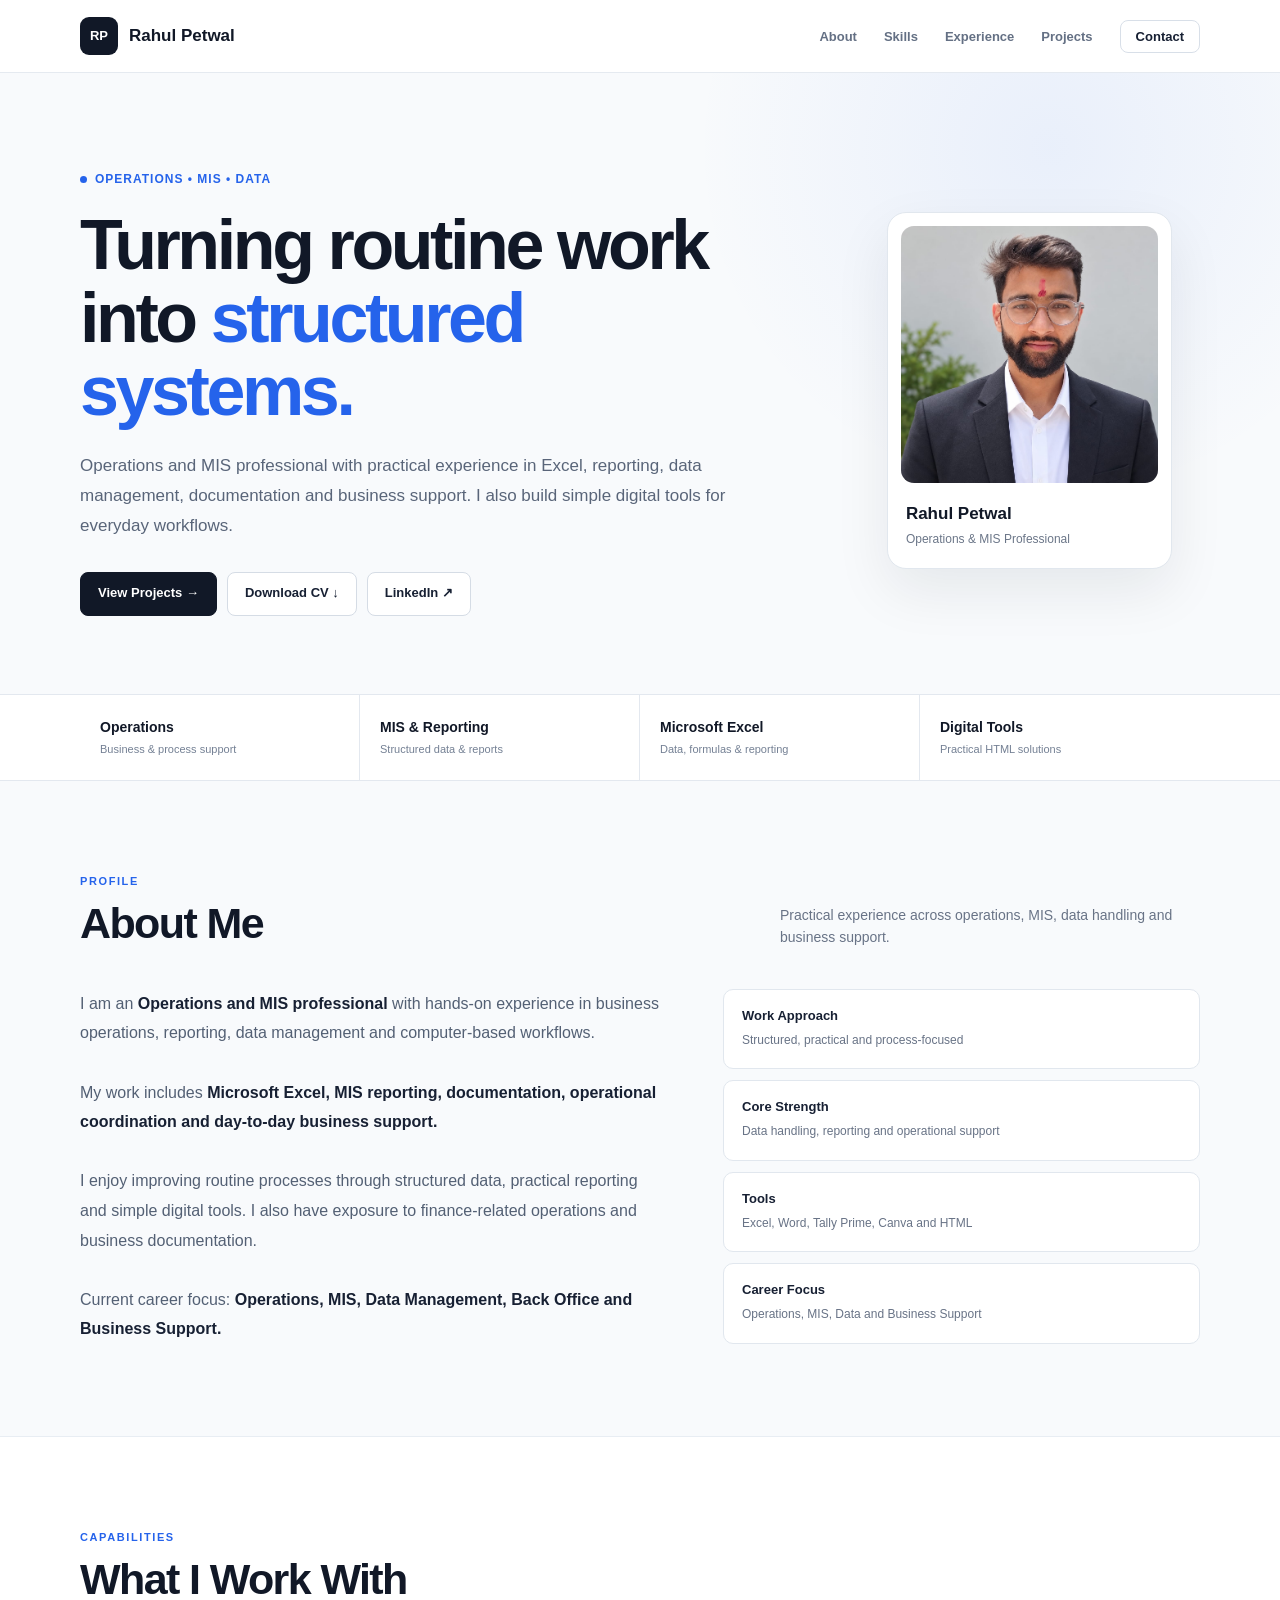
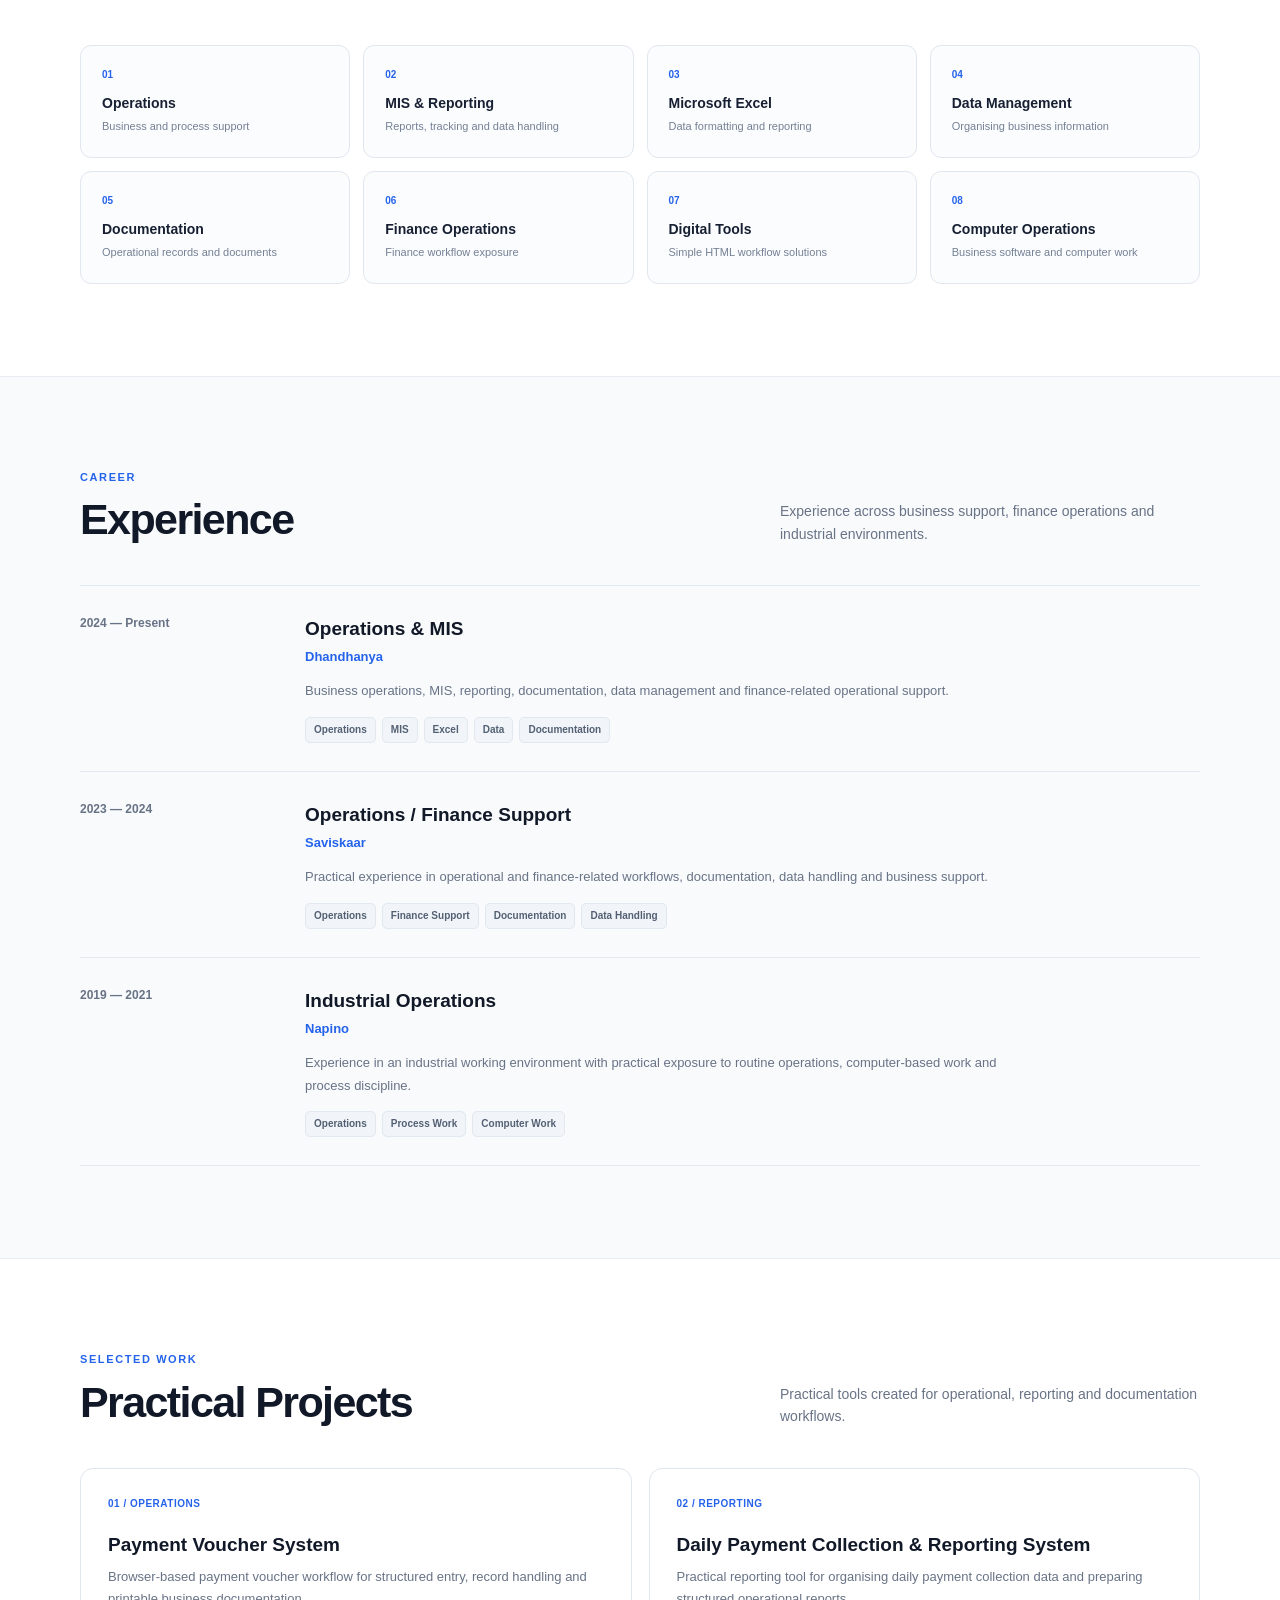
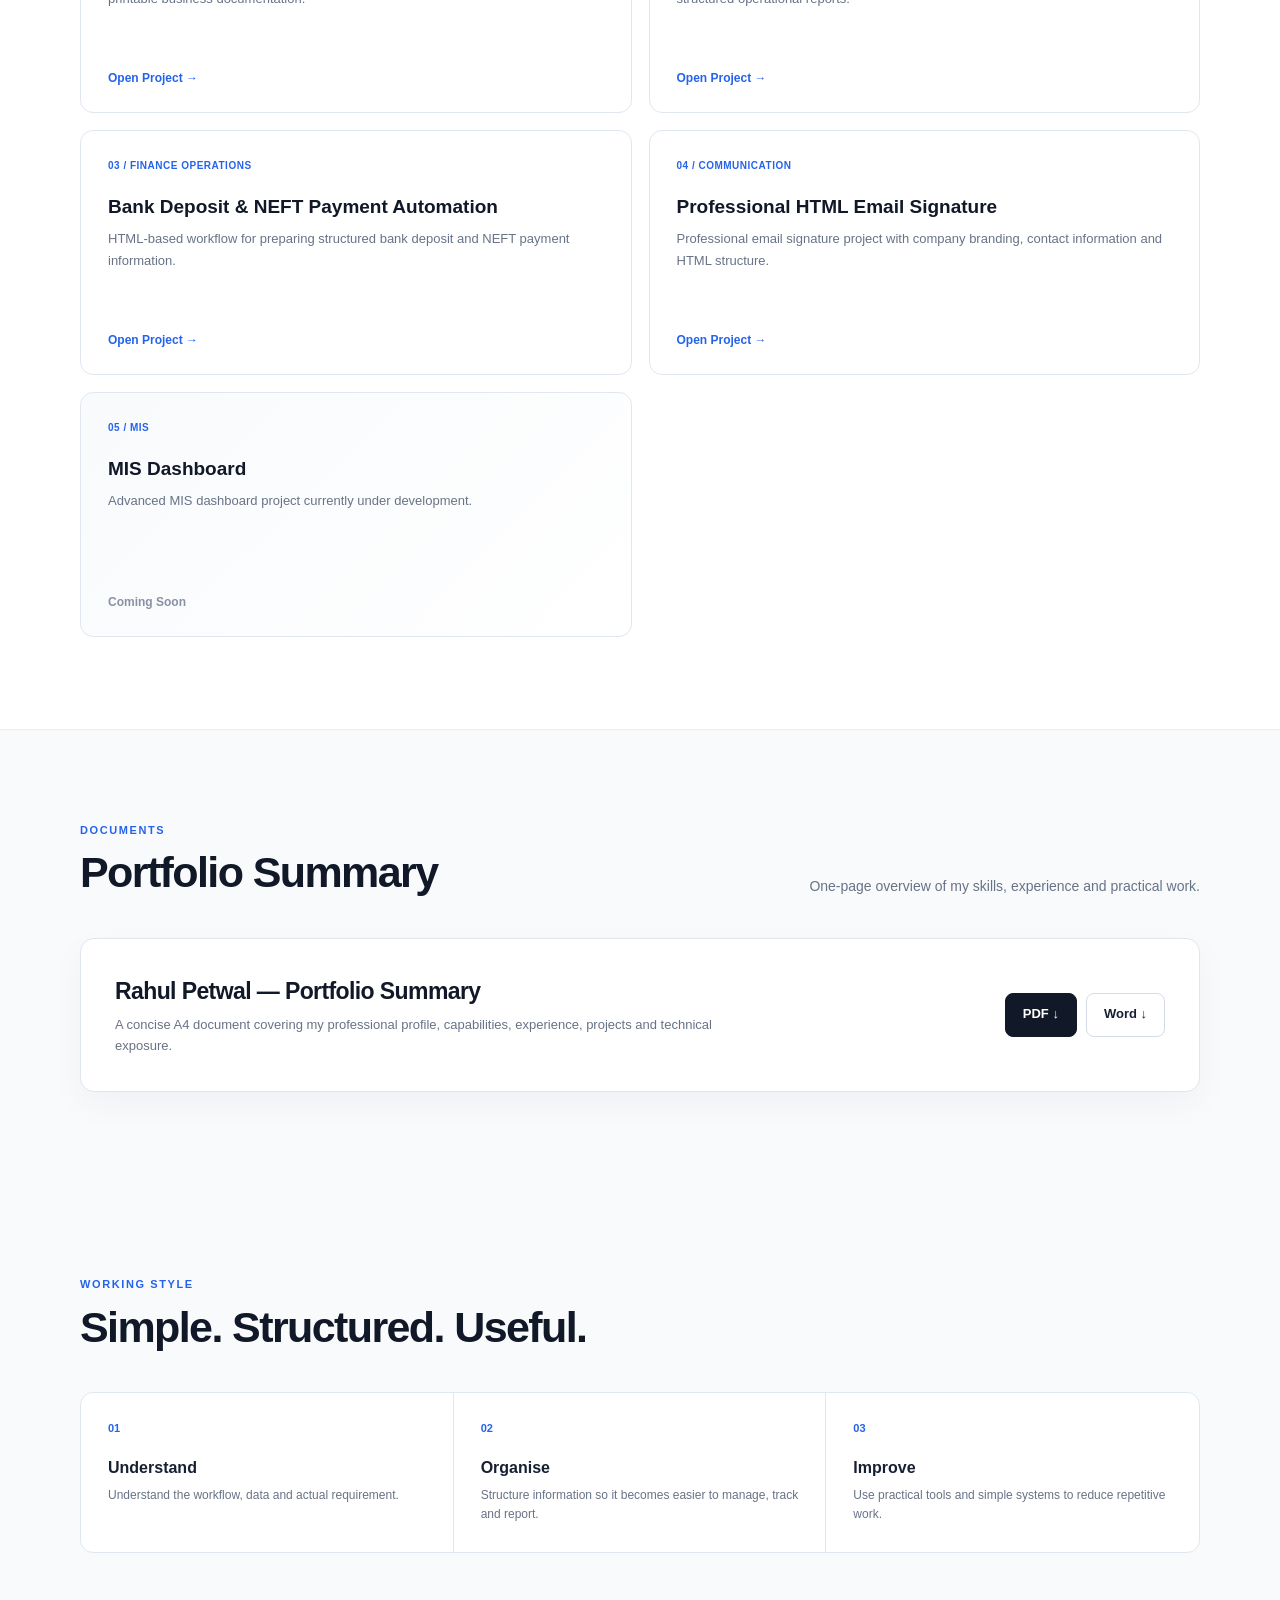
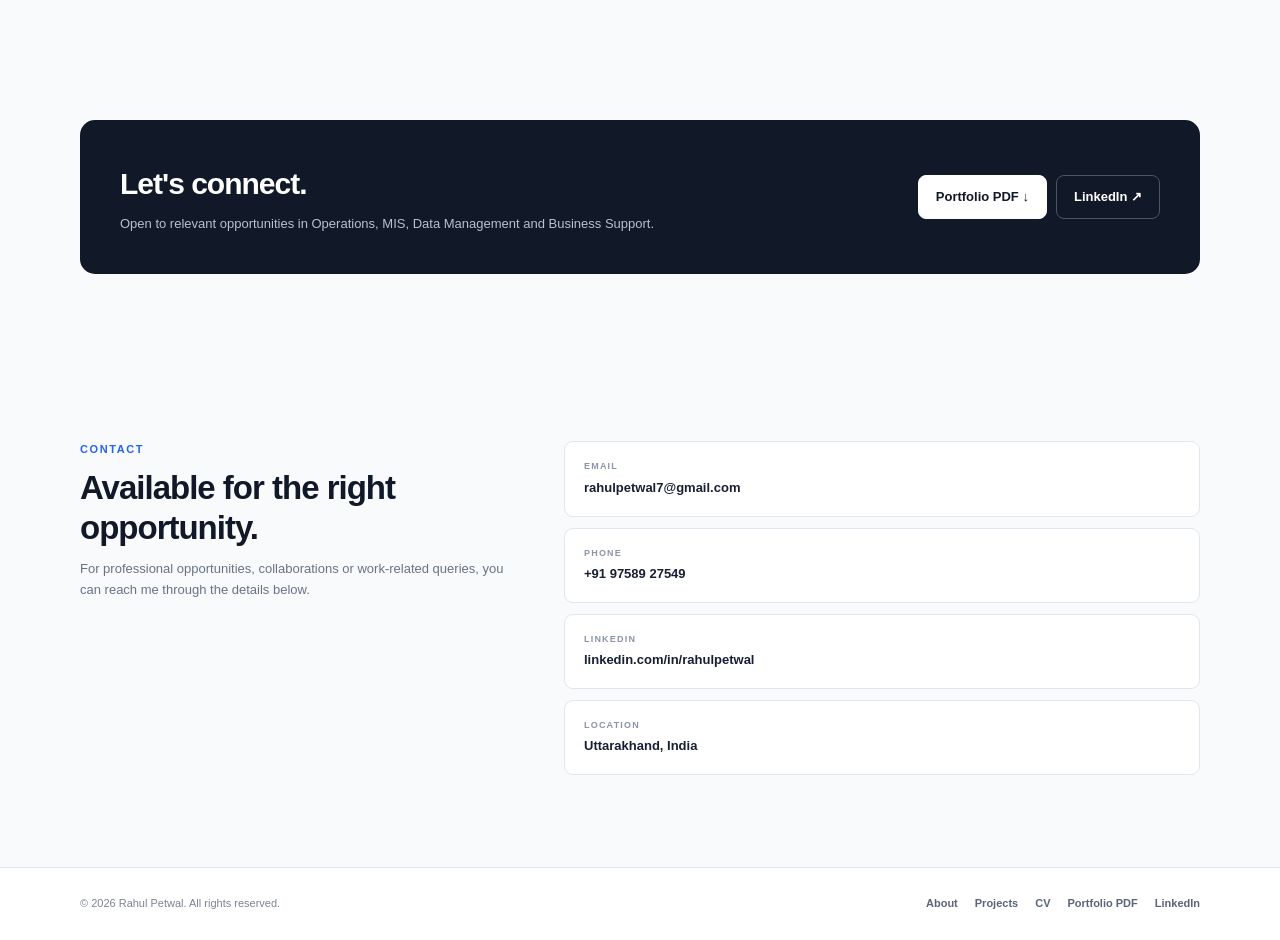
==== commit af920dbc: "Update index.html" ====
--- a/index.html
+++ b/index.html
@@ -7,14 +7,15 @@
     <title>Rahul Petwal | Operations & MIS Professional</title>
 
     <meta name="description"
-          content="Rahul Petwal - Operations, MIS, Excel, Data Management and Business Support professional.">
+          content="Rahul Petwal - Operations, MIS, Excel, Data Management and Business Support Professional.">
 
     <meta name="author" content="Rahul Petwal">
 
     <style>
-        /* =========================
-           BASE
-        ========================= */
+
+        /* ==============================
+           RESET
+        ============================== */
 
         * {
             margin: 0;
@@ -56,53 +57,56 @@
             margin: auto;
         }
 
-        /* =========================
+
+        /* ==============================
            HEADER
-        ========================= */
+        ============================== */
 
         header {
             position: sticky;
             top: 0;
             z-index: 1000;
 
-            background: rgba(255,255,255,0.92);
+            background: rgba(255,255,255,0.94);
             backdrop-filter: blur(12px);
 
             border-bottom: 1px solid #e5eaf0;
         }
 
         .nav {
-            height: 72px;
+            min-height: 72px;
 
             display: flex;
             align-items: center;
             justify-content: space-between;
+
             gap: 30px;
         }
 
         .brand {
             display: flex;
             align-items: center;
-            gap: 12px;
-
-            font-weight: 700;
-            font-size: 18px;
-            letter-spacing: -0.3px;
+            gap: 11px;
+
+            font-size: 17px;
+            font-weight: 750;
+
+            color: #111827;
         }
 
         .brand-mark {
             width: 38px;
             height: 38px;
 
-            border-radius: 10px;
-
             display: grid;
             place-items: center;
 
+            border-radius: 9px;
+
             background: #111827;
-            color: white;
-
-            font-size: 16px;
+            color: #ffffff;
+
+            font-size: 13px;
             font-weight: 800;
         }
 
@@ -111,13 +115,14 @@
 
             display: flex;
             align-items: center;
-            gap: 28px;
+            gap: 27px;
         }
 
         nav a {
-            font-size: 14px;
-            font-weight: 500;
-            color: #596579;
+            font-size: 13px;
+            font-weight: 600;
+
+            color: #647084;
 
             transition: 0.2s ease;
         }
@@ -127,29 +132,26 @@
         }
 
         .nav-contact {
-            padding: 9px 16px;
-
-            border: 1px solid #d9e0e8;
+            padding: 8px 15px;
+
+            border: 1px solid #d8dfe8;
             border-radius: 8px;
 
+            background: #ffffff;
             color: #172033;
-            background: #fff;
-        }
-
-        .nav-contact:hover {
-            border-color: #9aa6b5;
-        }
-
-        /* =========================
+        }
+
+
+        /* ==============================
            HERO
-        ========================= */
+        ============================== */
 
         .hero {
-            padding: 92px 0 76px;
+            padding: 92px 0 78px;
 
             background:
                 radial-gradient(
-                    circle at 85% 15%,
+                    circle at 82% 12%,
                     rgba(37,99,235,0.07),
                     transparent 30%
                 ),
@@ -159,6 +161,7 @@
         .hero-grid {
             display: grid;
             grid-template-columns: 1.35fr 0.65fr;
+
             gap: 70px;
             align-items: center;
         }
@@ -170,29 +173,33 @@
 
             margin-bottom: 20px;
 
-            font-size: 13px;
-            font-weight: 700;
-
             color: #2563eb;
-            letter-spacing: 0.3px;
+
+            font-size: 12px;
+            font-weight: 800;
+
+            letter-spacing: 1px;
+            text-transform: uppercase;
         }
 
         .eyebrow::before {
             content: "";
+
             width: 7px;
             height: 7px;
 
             border-radius: 50%;
+
             background: #2563eb;
         }
 
         .hero h1 {
             max-width: 760px;
 
-            font-size: clamp(42px, 6vw, 72px);
+            font-size: clamp(43px, 6vw, 70px);
             line-height: 1.04;
 
-            letter-spacing: -3.5px;
+            letter-spacing: -3.4px;
 
             color: #111827;
 
@@ -206,40 +213,40 @@
         .hero-description {
             max-width: 650px;
 
-            font-size: 18px;
-            line-height: 1.7;
+            margin-bottom: 31px;
 
             color: #596579;
 
-            margin-bottom: 32px;
+            font-size: 17px;
+            line-height: 1.75;
         }
 
         .hero-actions {
             display: flex;
             flex-wrap: wrap;
-            gap: 12px;
+            gap: 10px;
         }
 
         .btn {
+            min-height: 44px;
+
             display: inline-flex;
             align-items: center;
             justify-content: center;
-            gap: 8px;
-
-            min-height: 44px;
-            padding: 0 18px;
+
+            padding: 0 17px;
 
             border-radius: 8px;
 
-            font-size: 14px;
-            font-weight: 650;
+            font-size: 13px;
+            font-weight: 700;
 
             transition: 0.2s ease;
         }
 
         .btn-primary {
             background: #111827;
-            color: white;
+            color: #ffffff;
 
             border: 1px solid #111827;
         }
@@ -247,24 +254,27 @@
         .btn-primary:hover {
             background: #263246;
             border-color: #263246;
+
             transform: translateY(-1px);
         }
 
         .btn-outline {
-            background: white;
+            background: #ffffff;
             color: #172033;
 
             border: 1px solid #d5dce5;
         }
 
         .btn-outline:hover {
-            border-color: #9aa6b5;
+            border-color: #9ba7b6;
+
             transform: translateY(-1px);
         }
 
-        /* =========================
+
+        /* ==============================
            PROFILE
-        ========================= */
+        ============================== */
 
         .profile-area {
             display: flex;
@@ -272,17 +282,17 @@
         }
 
         .profile-card {
-            width: 290px;
-
-            padding: 14px;
-
-            background: white;
-
-            border: 1px solid #e2e8f0;
-            border-radius: 20px;
+            width: 285px;
+
+            padding: 13px;
+
+            background: #ffffff;
+
+            border: 1px solid #e1e7ee;
+            border-radius: 19px;
 
             box-shadow:
-                0 20px 50px rgba(15,23,42,0.08);
+                0 22px 55px rgba(15,23,42,0.08);
         }
 
         .profile-photo {
@@ -291,38 +301,41 @@
 
             object-fit: cover;
 
-            border-radius: 14px;
+            border-radius: 13px;
         }
 
         .profile-info {
-            padding: 18px 6px 6px;
+            padding: 17px 5px 5px;
         }
 
         .profile-info strong {
             display: block;
 
+            color: #111827;
+
             font-size: 17px;
-            color: #111827;
         }
 
         .profile-info span {
             display: block;
 
-            margin-top: 4px;
-
-            font-size: 13px;
-            color: #687386;
-        }
-
-        /* =========================
-           QUICK STATS
-        ========================= */
+            margin-top: 3px;
+
+            color: #6b7688;
+
+            font-size: 12px;
+        }
+
+
+        /* ==============================
+           QUICK INFO
+        ============================== */
 
         .quick-strip {
+            background: #ffffff;
+
             border-top: 1px solid #e3e8ef;
             border-bottom: 1px solid #e3e8ef;
-
-            background: white;
         }
 
         .quick-grid {
@@ -331,7 +344,7 @@
         }
 
         .quick-item {
-            padding: 22px 20px;
+            padding: 21px 20px;
 
             border-right: 1px solid #e3e8ef;
         }
@@ -343,8 +356,9 @@
         .quick-item strong {
             display: block;
 
-            font-size: 15px;
             color: #111827;
+
+            font-size: 14px;
         }
 
         .quick-item span {
@@ -352,16 +366,18 @@
 
             margin-top: 3px;
 
-            font-size: 12px;
             color: #748094;
-        }
-
-        /* =========================
-           SECTIONS
-        ========================= */
+
+            font-size: 11px;
+        }
+
+
+        /* ==============================
+           GENERAL SECTION
+        ============================== */
 
         section {
-            padding: 96px 0;
+            padding: 92px 0;
         }
 
         .section-head {
@@ -371,51 +387,55 @@
 
             gap: 30px;
 
-            margin-bottom: 42px;
+            margin-bottom: 40px;
         }
 
         .section-label {
-            margin-bottom: 10px;
+            margin-bottom: 9px;
 
             color: #2563eb;
 
-            font-size: 12px;
+            font-size: 11px;
             font-weight: 800;
 
-            letter-spacing: 1.5px;
+            letter-spacing: 1.6px;
             text-transform: uppercase;
         }
 
         .section-head h2 {
-            font-size: clamp(30px, 4vw, 44px);
+            color: #111827;
+
+            font-size: clamp(30px, 4vw, 43px);
             line-height: 1.15;
 
-            letter-spacing: -1.5px;
-
-            color: #111827;
+            letter-spacing: -1.6px;
         }
 
         .section-head p {
-            max-width: 430px;
+            max-width: 420px;
 
             color: #687386;
-            font-size: 15px;
-        }
-
-        /* =========================
+
+            font-size: 14px;
+        }
+
+
+        /* ==============================
            ABOUT
-        ========================= */
+        ============================== */
 
         .about-grid {
             display: grid;
             grid-template-columns: 1.1fr 0.9fr;
+
             gap: 60px;
         }
 
         .about-main {
-            font-size: 18px;
-            line-height: 1.8;
             color: #536074;
+
+            font-size: 16px;
+            line-height: 1.85;
         }
 
         .about-main strong {
@@ -424,15 +444,15 @@
 
         .about-points {
             display: grid;
-            gap: 12px;
+            gap: 11px;
         }
 
         .about-point {
-            padding: 17px 18px;
-
-            background: white;
-
-            border: 1px solid #e2e8f0;
+            padding: 16px 18px;
+
+            background: #ffffff;
+
+            border: 1px solid #e1e7ee;
             border-radius: 10px;
         }
 
@@ -440,7 +460,8 @@
             display: block;
 
             color: #172033;
-            font-size: 14px;
+
+            font-size: 13px;
         }
 
         .about-point span {
@@ -449,15 +470,18 @@
             margin-top: 4px;
 
             color: #687386;
-            font-size: 13px;
-        }
-
-        /* =========================
+
+            font-size: 12px;
+        }
+
+
+        /* ==============================
            SKILLS
-        ========================= */
+        ============================== */
 
         .skills-section {
-            background: white;
+            background: #ffffff;
+
             border-top: 1px solid #e8edf3;
             border-bottom: 1px solid #e8edf3;
         }
@@ -465,18 +489,19 @@
         .skills-grid {
             display: grid;
             grid-template-columns: repeat(4, 1fr);
-            gap: 14px;
+
+            gap: 13px;
         }
 
         .skill {
-            min-height: 110px;
-
-            padding: 22px;
+            min-height: 105px;
+
+            padding: 21px;
+
+            background: #fbfcfe;
 
             border: 1px solid #e1e7ee;
-            border-radius: 12px;
-
-            background: #fbfcfe;
+            border-radius: 11px;
 
             transition: 0.2s ease;
         }
@@ -486,45 +511,45 @@
 
             border-color: #cbd5e1;
 
-            box-shadow: 0 10px 30px rgba(15,23,42,0.05);
+            box-shadow:
+                0 12px 32px rgba(15,23,42,0.05);
         }
 
         .skill-number {
-            font-size: 11px;
+            color: #2563eb;
+
+            font-size: 10px;
             font-weight: 800;
-
-            color: #2563eb;
         }
 
         .skill h3 {
-            margin-top: 10px;
-
-            font-size: 15px;
+            margin-top: 9px;
+
             color: #172033;
+
+            font-size: 14px;
         }
 
         .skill p {
             margin-top: 4px;
 
-            font-size: 12px;
             color: #748094;
-        }
-
-        /* =========================
+
+            font-size: 11px;
+        }
+
+
+        /* ==============================
            EXPERIENCE
-        ========================= */
-
-        .experience {
-            position: relative;
-        }
+        ============================== */
 
         .experience-item {
             display: grid;
-            grid-template-columns: 190px 1fr;
+            grid-template-columns: 180px 1fr;
 
             gap: 45px;
 
-            padding: 30px 0;
+            padding: 28px 0;
 
             border-top: 1px solid #e2e8f0;
         }
@@ -534,36 +559,36 @@
         }
 
         .experience-date {
+            color: #687386;
+
+            font-size: 12px;
+            font-weight: 700;
+        }
+
+        .experience-role {
+            color: #111827;
+
+            font-size: 19px;
+            font-weight: 750;
+        }
+
+        .experience-company {
+            margin-top: 3px;
+
+            color: #2563eb;
+
             font-size: 13px;
             font-weight: 700;
+        }
+
+        .experience-desc {
+            max-width: 720px;
+
+            margin-top: 12px;
 
             color: #687386;
-        }
-
-        .experience-role {
-            font-size: 20px;
-            font-weight: 700;
-
-            color: #111827;
-        }
-
-        .experience-company {
-            margin-top: 4px;
-
-            color: #2563eb;
-
-            font-size: 14px;
-            font-weight: 650;
-        }
-
-        .experience-desc {
-            margin-top: 14px;
-
-            max-width: 720px;
-
-            color: #687386;
-
-            font-size: 14px;
+
+            font-size: 13px;
             line-height: 1.75;
         }
 
@@ -571,31 +596,32 @@
             display: flex;
             flex-wrap: wrap;
 
-            gap: 7px;
-
-            margin-top: 16px;
+            gap: 6px;
+
+            margin-top: 14px;
         }
 
         .tag {
-            padding: 5px 9px;
-
-            border-radius: 6px;
+            padding: 4px 8px;
 
             background: #f1f5f9;
+
             border: 1px solid #e2e8f0;
-
-            font-size: 11px;
-            font-weight: 600;
+            border-radius: 5px;
 
             color: #536074;
-        }
-
-        /* =========================
+
+            font-size: 10px;
+            font-weight: 650;
+        }
+
+
+        /* ==============================
            PROJECTS
-        ========================= */
+        ============================== */
 
         .projects-section {
-            background: white;
+            background: #ffffff;
 
             border-top: 1px solid #e8edf3;
             border-bottom: 1px solid #e8edf3;
@@ -605,20 +631,20 @@
             display: grid;
             grid-template-columns: repeat(2, 1fr);
 
-            gap: 18px;
+            gap: 17px;
         }
 
         .project {
             position: relative;
 
-            min-height: 260px;
-
-            padding: 28px;
+            min-height: 245px;
+
+            padding: 27px;
+
+            background: #ffffff;
 
             border: 1px solid #e1e7ee;
-            border-radius: 14px;
-
-            background: #fff;
+            border-radius: 13px;
 
             transition: 0.22s ease;
         }
@@ -633,40 +659,44 @@
         }
 
         .project-number {
-            font-size: 12px;
+            color: #2563eb;
+
+            font-size: 10px;
             font-weight: 800;
 
-            color: #2563eb;
+            letter-spacing: 0.5px;
         }
 
         .project h3 {
-            margin-top: 22px;
-
-            font-size: 21px;
-            line-height: 1.3;
+            margin-top: 20px;
 
             color: #111827;
+
+            font-size: 19px;
+            line-height: 1.35;
         }
 
         .project p {
-            margin-top: 10px;
+            max-width: 600px;
+
+            margin-top: 9px;
 
             color: #687386;
 
-            font-size: 14px;
+            font-size: 13px;
             line-height: 1.7;
         }
 
         .project-link {
             position: absolute;
 
-            left: 28px;
-            bottom: 26px;
-
-            font-size: 13px;
-            font-weight: 700;
+            left: 27px;
+            bottom: 23px;
 
             color: #2563eb;
+
+            font-size: 12px;
+            font-weight: 750;
         }
 
         .project-link:hover {
@@ -684,27 +714,84 @@
 
         .coming-soon .project-link {
             color: #8792a4;
+
             cursor: default;
-        }
-
-        /* =========================
+
+            text-decoration: none;
+        }
+
+
+        /* ==============================
+           PORTFOLIO SUMMARY DOWNLOAD
+        ============================== */
+
+        .summary-section {
+            background: #f8fafc;
+        }
+
+        .summary-box {
+            display: flex;
+            align-items: center;
+            justify-content: space-between;
+
+            gap: 35px;
+
+            padding: 34px;
+
+            background: #ffffff;
+
+            border: 1px solid #dfe6ee;
+            border-radius: 14px;
+
+            box-shadow:
+                0 12px 35px rgba(15,23,42,0.04);
+        }
+
+        .summary-content h3 {
+            color: #111827;
+
+            font-size: 23px;
+            letter-spacing: -0.6px;
+        }
+
+        .summary-content p {
+            max-width: 620px;
+
+            margin-top: 6px;
+
+            color: #687386;
+
+            font-size: 13px;
+        }
+
+        .summary-actions {
+            display: flex;
+            flex-wrap: wrap;
+
+            gap: 9px;
+
+            flex-shrink: 0;
+        }
+
+
+        /* ==============================
            PROCESS
-        ========================= */
+        ============================== */
 
         .process-grid {
             display: grid;
             grid-template-columns: repeat(3, 1fr);
 
+            overflow: hidden;
+
+            background: #ffffff;
+
             border: 1px solid #e1e7ee;
-            border-radius: 14px;
-
-            overflow: hidden;
-
-            background: white;
+            border-radius: 13px;
         }
 
         .process-item {
-            padding: 28px;
+            padding: 27px;
 
             border-right: 1px solid #e1e7ee;
         }
@@ -714,34 +801,35 @@
         }
 
         .process-number {
+            color: #2563eb;
+
+            font-size: 11px;
+            font-weight: 800;
+        }
+
+        .process-item h3 {
+            margin-top: 17px;
+
+            color: #172033;
+
+            font-size: 16px;
+        }
+
+        .process-item p {
+            margin-top: 6px;
+
+            color: #687386;
+
             font-size: 12px;
-            font-weight: 800;
-
-            color: #2563eb;
-        }
-
-        .process-item h3 {
-            margin-top: 18px;
-
-            font-size: 17px;
-
-            color: #172033;
-        }
-
-        .process-item p {
-            margin-top: 7px;
-
-            color: #687386;
-
-            font-size: 13px;
-        }
-
-        /* =========================
+        }
+
+
+        /* ==============================
            CTA
-        ========================= */
+        ============================== */
 
         .cta {
-            padding: 76px 0;
+            padding: 75px 0;
         }
 
         .cta-box {
@@ -751,55 +839,55 @@
 
             gap: 30px;
 
-            padding: 42px;
-
-            border-radius: 16px;
+            padding: 40px;
 
             background: #111827;
-            color: white;
+
+            border-radius: 15px;
+
+            color: #ffffff;
         }
 
         .cta-box h2 {
-            font-size: 32px;
-
+            color: #ffffff;
+
+            font-size: 30px;
             letter-spacing: -1px;
         }
 
         .cta-box p {
-            margin-top: 7px;
+            margin-top: 6px;
 
             color: #b8c1cf;
 
-            font-size: 14px;
+            font-size: 13px;
         }
 
         .cta-actions {
             display: flex;
             flex-wrap: wrap;
-            gap: 10px;
+
+            gap: 9px;
         }
 
         .cta .btn-primary {
-            background: white;
+            background: #ffffff;
             color: #111827;
 
-            border-color: white;
+            border-color: #ffffff;
         }
 
         .cta .btn-outline {
             background: transparent;
-            color: white;
+            color: #ffffff;
 
             border-color: #4b5563;
         }
 
-        .cta .btn-outline:hover {
-            border-color: #9ca3af;
-        }
-
-        /* =========================
+
+        /* ==============================
            CONTACT
-        ========================= */
+        ============================== */
 
         .contact-grid {
             display: grid;
@@ -809,59 +897,58 @@
         }
 
         .contact-intro h2 {
-            font-size: 34px;
-
+            color: #111827;
+
+            font-size: 33px;
             line-height: 1.2;
 
             letter-spacing: -1px;
-
-            color: #111827;
         }
 
         .contact-intro p {
-            margin-top: 14px;
+            margin-top: 12px;
 
             color: #687386;
 
-            font-size: 14px;
+            font-size: 13px;
         }
 
         .contact-list {
             display: grid;
-            gap: 12px;
+            gap: 11px;
         }
 
         .contact-item {
-            padding: 18px 20px;
-
-            background: white;
+            padding: 17px 19px;
+
+            background: #ffffff;
 
             border: 1px solid #e1e7ee;
-            border-radius: 10px;
+            border-radius: 9px;
         }
 
         .contact-item small {
             display: block;
 
-            font-size: 11px;
+            color: #8a94a5;
+
+            font-size: 9px;
             font-weight: 800;
 
-            color: #8a94a5;
-
+            letter-spacing: 1.2px;
             text-transform: uppercase;
-            letter-spacing: 1px;
         }
 
         .contact-item a,
         .contact-item span {
             display: block;
 
-            margin-top: 5px;
-
-            font-size: 14px;
-            font-weight: 600;
+            margin-top: 4px;
 
             color: #172033;
+
+            font-size: 13px;
+            font-weight: 650;
 
             word-break: break-word;
         }
@@ -870,16 +957,17 @@
             color: #2563eb;
         }
 
-        /* =========================
+
+        /* ==============================
            FOOTER
-        ========================= */
+        ============================== */
 
         footer {
-            padding: 28px 0;
+            padding: 27px 0;
+
+            background: #ffffff;
 
             border-top: 1px solid #e2e8f0;
-
-            background: white;
         }
 
         .footer-inner {
@@ -891,35 +979,37 @@
         }
 
         .footer-inner p {
-            font-size: 12px;
             color: #7a8494;
+
+            font-size: 11px;
         }
 
         .footer-links {
             display: flex;
-            gap: 18px;
+            gap: 17px;
         }
 
         .footer-links a {
-            font-size: 12px;
+            color: #596579;
+
+            font-size: 11px;
             font-weight: 650;
-
-            color: #596579;
         }
 
         .footer-links a:hover {
             color: #2563eb;
         }
 
-        /* =========================
-           RESPONSIVE
-        ========================= */
+
+        /* ==============================
+           TABLET
+        ============================== */
 
         @media (max-width: 900px) {
 
             .hero-grid {
                 grid-template-columns: 1fr;
-                gap: 50px;
+                gap: 45px;
             }
 
             .profile-area {
@@ -953,14 +1043,27 @@
 
             .experience-item {
                 grid-template-columns: 1fr;
-                gap: 8px;
+                gap: 7px;
             }
 
             .contact-grid {
                 grid-template-columns: 1fr;
                 gap: 35px;
             }
-        }
+
+            .summary-box {
+                display: block;
+            }
+
+            .summary-actions {
+                margin-top: 20px;
+            }
+        }
+
+
+        /* ==============================
+           MOBILE
+        ============================== */
 
         @media (max-width: 700px) {
 
@@ -973,8 +1076,7 @@
             }
 
             .nav {
-                height: auto;
-                min-height: 68px;
+                min-height: 67px;
             }
 
             nav ul {
@@ -982,34 +1084,37 @@
             }
 
             .nav-contact {
-                padding: 8px 12px;
-                font-size: 12px;
+                padding: 7px 11px;
+
+                font-size: 11px;
             }
 
             .hero {
-                padding: 65px 0 55px;
+                padding: 62px 0 55px;
             }
 
             .hero h1 {
                 font-size: 43px;
+
                 letter-spacing: -2.2px;
             }
 
             .hero-description {
-                font-size: 16px;
+                font-size: 15px;
             }
 
             section {
-                padding: 70px 0;
+                padding: 68px 0;
             }
 
             .section-head {
                 display: block;
+
                 margin-bottom: 30px;
             }
 
             .section-head p {
-                margin-top: 14px;
+                margin-top: 12px;
             }
 
             .skills-grid {
@@ -1035,11 +1140,12 @@
 
             .cta-box {
                 display: block;
+
                 padding: 30px;
             }
 
             .cta-actions {
-                margin-top: 22px;
+                margin-top: 20px;
             }
 
             .footer-inner {
@@ -1047,9 +1153,14 @@
             }
 
             .footer-links {
-                margin-top: 12px;
-            }
-        }
+                margin-top: 11px;
+            }
+        }
+
+
+        /* ==============================
+           SMALL MOBILE
+        ============================== */
 
         @media (max-width: 450px) {
 
@@ -1071,6 +1182,7 @@
             }
 
             .hero-actions,
+            .summary-actions,
             .cta-actions {
                 flex-direction: column;
                 align-items: stretch;
@@ -1079,51 +1191,95 @@
             .btn {
                 width: 100%;
             }
-        }
+
+            .summary-box {
+                padding: 25px;
+            }
+        }
+
     </style>
 </head>
 
+
 <body>
 
-<!-- =========================
+
+<!-- =====================================
      HEADER
-========================= -->
+===================================== -->
 
 <header>
+
     <div class="container nav">
 
         <a href="#top" class="brand">
-            <div class="brand-mark">RP</div>
-            <span>Rahul Petwal</span>
+
+            <div class="brand-mark">
+                RP
+            </div>
+
+            <span>
+                Rahul Petwal
+            </span>
+
         </a>
 
+
         <nav>
+
             <ul>
-                <li><a href="#about">About</a></li>
-                <li><a href="#skills">Skills</a></li>
-                <li><a href="#experience">Experience</a></li>
-                <li><a href="#projects">Projects</a></li>
+
+                <li>
+                    <a href="#about">
+                        About
+                    </a>
+                </li>
+
+                <li>
+                    <a href="#skills">
+                        Skills
+                    </a>
+                </li>
+
+                <li>
+                    <a href="#experience">
+                        Experience
+                    </a>
+                </li>
+
+                <li>
+                    <a href="#projects">
+                        Projects
+                    </a>
+                </li>
+
                 <li>
                     <a href="#contact" class="nav-contact">
                         Contact
                     </a>
                 </li>
+
             </ul>
+
         </nav>
 
     </div>
+
 </header>
 
 
+
 <main id="top">
 
-<!-- =========================
+
+<!-- =====================================
      HERO
-========================= -->
+===================================== -->
 
 <section class="hero">
 
     <div class="container hero-grid">
+
 
         <div>
 
@@ -1131,40 +1287,63 @@
                 Operations • MIS • Data
             </div>
 
+
             <h1>
+
                 Turning routine work into
-                <span>structured systems.</span>
+
+                <span>
+                    structured systems.
+                </span>
+
             </h1>
 
+
             <p class="hero-description">
-                Operations and MIS professional with practical experience
-                in Excel, reporting, data management, documentation and
-                business support. I also build simple digital tools that
-                make everyday workflows easier to manage.
+
+                Operations and MIS professional with practical
+                experience in Excel, reporting, data management,
+                documentation and business support. I also build
+                simple digital tools for everyday workflows.
+
             </p>
 
+
             <div class="hero-actions">
 
-                <a href="#projects" class="btn btn-primary">
+                <a
+                    href="#projects"
+                    class="btn btn-primary">
+
                     View Projects →
+
                 </a>
 
-                <a href="Rahul-Petwal-Resume.pdf"
-                   class="btn btn-outline"
-                   download>
+
+                <a
+                    href="Rahul-Petwal-Resume.pdf"
+                    class="btn btn-outline"
+                    download>
+
                     Download CV ↓
+
                 </a>
 
-                <a href="https://www.linkedin.com/in/rahulpetwal"
-                   target="_blank"
-                   rel="noopener noreferrer"
-                   class="btn btn-outline">
+
+                <a
+                    href="https://www.linkedin.com/in/rahulpetwal"
+                    target="_blank"
+                    rel="noopener noreferrer"
+                    class="btn btn-outline">
+
                     LinkedIn ↗
+
                 </a>
 
             </div>
 
         </div>
+
 
 
         <div class="profile-area">
@@ -1177,66 +1356,110 @@
                     class="profile-photo"
                 >
 
+
                 <div class="profile-info">
-                    <strong>Rahul Petwal</strong>
+
+                    <strong>
+                        Rahul Petwal
+                    </strong>
+
                     <span>
                         Operations & MIS Professional
                     </span>
+
                 </div>
 
             </div>
 
         </div>
 
+
     </div>
 
 </section>
 
 
-<!-- =========================
+
+<!-- =====================================
      QUICK OVERVIEW
-========================= -->
+===================================== -->
 
 <div class="quick-strip">
 
     <div class="container quick-grid">
 
+
         <div class="quick-item">
-            <strong>Operations</strong>
-            <span>Business & process support</span>
+
+            <strong>
+                Operations
+            </strong>
+
+            <span>
+                Business & process support
+            </span>
+
         </div>
 
+
         <div class="quick-item">
-            <strong>MIS & Reporting</strong>
-            <span>Structured data & reports</span>
+
+            <strong>
+                MIS & Reporting
+            </strong>
+
+            <span>
+                Structured data & reports
+            </span>
+
         </div>
 
+
         <div class="quick-item">
-            <strong>Microsoft Excel</strong>
-            <span>Data, formulas & reporting</span>
+
+            <strong>
+                Microsoft Excel
+            </strong>
+
+            <span>
+                Data, formulas & reporting
+            </span>
+
         </div>
 
+
         <div class="quick-item">
-            <strong>Digital Tools</strong>
-            <span>Practical HTML-based solutions</span>
+
+            <strong>
+                Digital Tools
+            </strong>
+
+            <span>
+                Practical HTML solutions
+            </span>
+
         </div>
 
+
     </div>
 
 </div>
 
 
-<!-- =========================
+
+<!-- =====================================
      ABOUT
-========================= -->
+===================================== -->
 
 <section id="about">
 
     <div class="container">
 
+
         <div class="section-head">
 
             <div>
+
                 <div class="section-label">
                     Profile
                 </div>
@@ -1244,85 +1467,137 @@
                 <h2>
                     About Me
                 </h2>
-            </div>
+
+            </div>
+
 
             <p>
-                Practical experience across operations, MIS,
-                data handling and business support.
+                Practical experience across operations,
+                MIS, data handling and business support.
             </p>
 
         </div>
 
 
+
         <div class="about-grid">
 
+
             <div class="about-main">
 
                 <p>
-                    I am an <strong>Operations and MIS professional</strong>
-                    with hands-on experience in business operations,
-                    reporting, data management and computer-based workflows.
+
+                    I am an
+                    <strong>
+                        Operations and MIS professional
+                    </strong>
+                    with hands-on experience in business
+                    operations, reporting, data management
+                    and computer-based workflows.
+
                 </p>
 
+
                 <br>
 
+
                 <p>
+
                     My work includes
-                    <strong>Microsoft Excel, MIS reporting,
-                    documentation, operational coordination
-                    and day-to-day business support.</strong>
+                    <strong>
+                        Microsoft Excel, MIS reporting,
+                        documentation, operational coordination
+                        and day-to-day business support.
+                    </strong>
+
                 </p>
 
+
                 <br>
 
+
                 <p>
+
                     I enjoy improving routine processes through
-                    structured data, practical reporting and simple
-                    digital tools. I also have exposure to
-                    finance-related operations, loan processing support
-                    and business documentation.
+                    structured data, practical reporting and
+                    simple digital tools. I also have exposure
+                    to finance-related operations and business
+                    documentation.
+
                 </p>
 
+
                 <br>
 
+
                 <p>
-                    My current focus is on opportunities in
-                    <strong>Operations, MIS, Data Management,
-                    Back Office and Business Support.</strong>
+
+                    Current career focus:
+                    <strong>
+                        Operations, MIS, Data Management,
+                        Back Office and Business Support.
+                    </strong>
+
                 </p>
 
             </div>
 
 
+
             <div class="about-points">
 
+
                 <div class="about-point">
-                    <strong>Work Approach</strong>
+
+                    <strong>
+                        Work Approach
+                    </strong>
+
                     <span>
                         Structured, practical and process-focused
                     </span>
-                </div>
+
+                </div>
+
 
                 <div class="about-point">
-                    <strong>Core Strength</strong>
+
+                    <strong>
+                        Core Strength
+                    </strong>
+
                     <span>
                         Data handling, reporting and operational support
                     </span>
-                </div>
+
+                </div>
+
 
                 <div class="about-point">
-                    <strong>Tools</strong>
+
+                    <strong>
+                        Tools
+                    </strong>
+
                     <span>
-                        Excel, Word, Tally Prime, Canva and HTML-based tools
+                        Excel, Word, Tally Prime, Canva and HTML
                     </span>
-                </div>
+
+                </div>
+
 
                 <div class="about-point">
-                    <strong>Career Focus</strong>
+
+                    <strong>
+                        Career Focus
+                    </strong>
+
                     <span>
                         Operations, MIS, Data and Business Support
                     </span>
-                </div>
+
+                </div>
+
 
             </div>
 
@@ -1333,17 +1608,20 @@
 </section>
 
 
-<!-- =========================
+
+<!-- =====================================
      SKILLS
-========================= -->
+===================================== -->
 
 <section id="skills" class="skills-section">
 
     <div class="container">
 
+
         <div class="section-head">
 
             <div>
+
                 <div class="section-label">
                     Capabilities
                 </div>
@@ -1351,60 +1629,151 @@
                 <h2>
                     What I Work With
                 </h2>
+
             </div>
 
         </div>
 
 
+
         <div class="skills-grid">
 
+
             <div class="skill">
-                <div class="skill-number">01</div>
-                <h3>Operations</h3>
-                <p>Day-to-day business and process support</p>
-            </div>
+
+                <div class="skill-number">
+                    01
+                </div>
+
+                <h3>
+                    Operations
+                </h3>
+
+                <p>
+                    Business and process support
+                </p>
+
+            </div>
+
 
             <div class="skill">
-                <div class="skill-number">02</div>
-                <h3>MIS & Reporting</h3>
-                <p>Reports, structured information and tracking</p>
-            </div>
+
+                <div class="skill-number">
+                    02
+                </div>
+
+                <h3>
+                    MIS & Reporting
+                </h3>
+
+                <p>
+                    Reports, tracking and data handling
+                </p>
+
+            </div>
+
 
             <div class="skill">
-                <div class="skill-number">03</div>
-                <h3>Microsoft Excel</h3>
-                <p>Data formatting, formulas and reporting</p>
-            </div>
+
+                <div class="skill-number">
+                    03
+                </div>
+
+                <h3>
+                    Microsoft Excel
+                </h3>
+
+                <p>
+                    Data formatting and reporting
+                </p>
+
+            </div>
+
 
             <div class="skill">
-                <div class="skill-number">04</div>
-                <h3>Data Management</h3>
-                <p>Organising and maintaining business data</p>
-            </div>
+
+                <div class="skill-number">
+                    04
+                </div>
+
+                <h3>
+                    Data Management
+                </h3>
+
+                <p>
+                    Organising business information
+                </p>
+
+            </div>
+
 
             <div class="skill">
-                <div class="skill-number">05</div>
-                <h3>Documentation</h3>
-                <p>Business documents and operational records</p>
-            </div>
+
+                <div class="skill-number">
+                    05
+                </div>
+
+                <h3>
+                    Documentation
+                </h3>
+
+                <p>
+                    Operational records and documents
+                </p>
+
+            </div>
+
 
             <div class="skill">
-                <div class="skill-number">06</div>
-                <h3>Finance Operations</h3>
-                <p>Practical exposure to finance workflows</p>
-            </div>
+
+                <div class="skill-number">
+                    06
+                </div>
+
+                <h3>
+                    Finance Operations
+                </h3>
+
+                <p>
+                    Finance workflow exposure
+                </p>
+
+            </div>
+
 
             <div class="skill">
-                <div class="skill-number">07</div>
-                <h3>Digital Tools</h3>
-                <p>Simple HTML-based workflow solutions</p>
-            </div>
+
+                <div class="skill-number">
+                    07
+                </div>
+
+                <h3>
+                    Digital Tools
+                </h3>
+
+                <p>
+                    Simple HTML workflow solutions
+                </p>
+
+            </div>
+
 
             <div class="skill">
-                <div class="skill-number">08</div>
-                <h3>Computer Operations</h3>
-                <p>Business software and routine computer work</p>
-            </div>
+
+                <div class="skill-number">
+                    08
+                </div>
+
+                <h3>
+                    Computer Operations
+                </h3>
+
+                <p>
+                    Business software and computer work
+                </p>
+
+            </div>
+
 
         </div>
 
@@ -1413,17 +1782,20 @@
 </section>
 
 
-<!-- =========================
+
+<!-- =====================================
      EXPERIENCE
-========================= -->
+===================================== -->
 
 <section id="experience">
 
     <div class="container">
 
+
         <div class="section-head">
 
             <div>
+
                 <div class="section-label">
                     Career
                 </div>
@@ -1431,17 +1803,21 @@
                 <h2>
                     Experience
                 </h2>
-            </div>
+
+            </div>
+
 
             <p>
-                Experience across finance operations,
-                business support and industrial environments.
+                Experience across business support,
+                finance operations and industrial environments.
             </p>
 
         </div>
 
 
+
         <div class="experience">
+
 
             <!-- Dhandhanya -->
 
@@ -1450,6 +1826,7 @@
                 <div class="experience-date">
                     2024 — Present
                 </div>
+
 
                 <div>
 
@@ -1462,24 +1839,42 @@
                     </div>
 
                     <p class="experience-desc">
-                        Working across business operations, MIS,
-                        reporting, documentation, data management
-                        and day-to-day computer-based workflows.
-                        Also involved in finance-related operational
-                        support and process documentation.
+
+                        Business operations, MIS, reporting,
+                        documentation, data management and
+                        finance-related operational support.
+
                     </p>
 
+
                     <div class="experience-tags">
-                        <span class="tag">Operations</span>
-                        <span class="tag">MIS</span>
-                        <span class="tag">Excel</span>
-                        <span class="tag">Data</span>
-                        <span class="tag">Documentation</span>
+
+                        <span class="tag">
+                            Operations
+                        </span>
+
+                        <span class="tag">
+                            MIS
+                        </span>
+
+                        <span class="tag">
+                            Excel
+                        </span>
+
+                        <span class="tag">
+                            Data
+                        </span>
+
+                        <span class="tag">
+                            Documentation
+                        </span>
+
                     </div>
 
                 </div>
 
             </div>
+
 
 
             <!-- Saviskaar -->
@@ -1489,6 +1884,7 @@
                 <div class="experience-date">
                     2023 — 2024
                 </div>
+
 
                 <div>
 
@@ -1500,22 +1896,41 @@
                         Saviskaar
                     </div>
 
+
                     <p class="experience-desc">
-                        Practical experience in operational and
-                        finance-related workflows, documentation,
-                        data handling and business support.
+
+                        Practical experience in operational
+                        and finance-related workflows,
+                        documentation, data handling and
+                        business support.
+
                     </p>
 
+
                     <div class="experience-tags">
-                        <span class="tag">Operations</span>
-                        <span class="tag">Finance Support</span>
-                        <span class="tag">Documentation</span>
-                        <span class="tag">Data Handling</span>
+
+                        <span class="tag">
+                            Operations
+                        </span>
+
+                        <span class="tag">
+                            Finance Support
+                        </span>
+
+                        <span class="tag">
+                            Documentation
+                        </span>
+
+                        <span class="tag">
+                            Data Handling
+                        </span>
+
                     </div>
 
                 </div>
 
             </div>
+
 
 
             <!-- Napino -->
@@ -1525,6 +1940,7 @@
                 <div class="experience-date">
                     2019 — 2021
                 </div>
+
 
                 <div>
 
@@ -1536,22 +1952,38 @@
                         Napino
                     </div>
 
+
                     <p class="experience-desc">
-                        Experience in an industrial working environment
-                        with practical exposure to routine operations,
-                        computer-based work and process discipline.
+
+                        Experience in an industrial working
+                        environment with practical exposure
+                        to routine operations, computer-based
+                        work and process discipline.
+
                     </p>
 
+
                     <div class="experience-tags">
-                        <span class="tag">Operations</span>
-                        <span class="tag">Process Work</span>
-                        <span class="tag">Computer Work</span>
+
+                        <span class="tag">
+                            Operations
+                        </span>
+
+                        <span class="tag">
+                            Process Work
+                        </span>
+
+                        <span class="tag">
+                            Computer Work
+                        </span>
+
                     </div>
 
                 </div>
 
             </div>
 
+
         </div>
 
     </div>
@@ -1559,17 +1991,20 @@
 </section>
 
 
-<!-- =========================
+
+<!-- =====================================
      PROJECTS
-========================= -->
+===================================== -->
 
 <section id="projects" class="projects-section">
 
     <div class="container">
 
+
         <div class="section-head">
 
             <div>
+
                 <div class="section-label">
                     Selected Work
                 </div>
@@ -1577,19 +2012,23 @@
                 <h2>
                     Practical Projects
                 </h2>
-            </div>
+
+            </div>
+
 
             <p>
-                Small business tools built to solve real
-                operational and reporting requirements.
+                Practical tools created for operational,
+                reporting and documentation workflows.
             </p>
 
         </div>
 
 
+
         <div class="projects-grid">
 
-            <!-- Project 01 -->
+
+            <!-- PROJECT 01 -->
 
             <article class="project">
 
@@ -1602,21 +2041,27 @@
                 </h3>
 
                 <p>
-                    A browser-based payment voucher workflow
-                    designed for structured entry, record handling
+
+                    Browser-based payment voucher workflow
+                    for structured entry, record handling
                     and printable business documentation.
+
                 </p>
+
 
                 <a
                     href="payment-voucher/"
                     class="project-link">
+
                     Open Project →
+
                 </a>
 
             </article>
 
 
-            <!-- Project 02 -->
+
+            <!-- PROJECT 02 -->
 
             <article class="project">
 
@@ -1629,21 +2074,27 @@
                 </h3>
 
                 <p>
-                    A practical reporting tool for organising
+
+                    Practical reporting tool for organising
                     daily payment collection data and preparing
                     structured operational reports.
+
                 </p>
+
 
                 <a
                     href="daily-payment-report.html"
                     class="project-link">
+
                     Open Project →
+
                 </a>
 
             </article>
 
 
-            <!-- Project 03 -->
+
+            <!-- PROJECT 03 -->
 
             <article class="project">
 
@@ -1656,21 +2107,27 @@
                 </h3>
 
                 <p>
-                    A simple HTML-based workflow for preparing
-                    structured bank deposit and NEFT payment
-                    information.
+
+                    HTML-based workflow for preparing
+                    structured bank deposit and NEFT
+                    payment information.
+
                 </p>
+
 
                 <a
                     href="bank-neft-automation.html"
                     class="project-link">
+
                     Open Project →
+
                 </a>
 
             </article>
 
 
-            <!-- Project 04 -->
+
+            <!-- PROJECT 04 -->
 
             <article class="project">
 
@@ -1683,21 +2140,27 @@
                 </h3>
 
                 <p>
-                    A professional email signature project with
-                    company branding, contact information and
-                    responsive HTML structure.
+
+                    Professional email signature project
+                    with company branding, contact information
+                    and HTML structure.
+
                 </p>
+
 
                 <a
                     href="email-signature/"
                     class="project-link">
+
                     Open Project →
+
                 </a>
 
             </article>
 
 
-            <!-- Project 05 -->
+
+            <!-- PROJECT 05 -->
 
             <article class="project coming-soon">
 
@@ -1710,9 +2173,12 @@
                 </h3>
 
                 <p>
-                    Advanced MIS dashboard project currently
-                    under development.
+
+                    Advanced MIS dashboard project
+                    currently under development.
+
                 </p>
+
 
                 <span class="project-link">
                     Coming Soon
@@ -1728,17 +2194,109 @@
 </section>
 
 
-<!-- =========================
-     HOW I WORK
-========================= -->
+
+<!-- =====================================
+     PORTFOLIO SUMMARY
+===================================== -->
+
+<section class="summary-section">
+
+    <div class="container">
+
+
+        <div class="section-head">
+
+            <div>
+
+                <div class="section-label">
+                    Documents
+                </div>
+
+                <h2>
+                    Portfolio Summary
+                </h2>
+
+            </div>
+
+
+            <p>
+                One-page overview of my skills,
+                experience and practical work.
+            </p>
+
+        </div>
+
+
+
+        <div class="summary-box">
+
+
+            <div class="summary-content">
+
+                <h3>
+                    Rahul Petwal — Portfolio Summary
+                </h3>
+
+
+                <p>
+
+                    A concise A4 document covering my
+                    professional profile, capabilities,
+                    experience, projects and technical exposure.
+
+                </p>
+
+            </div>
+
+
+
+            <div class="summary-actions">
+
+
+                <a
+                    href="Rahul-Petwal-Portfolio-Summary.pdf"
+                    class="btn btn-primary"
+                    download>
+
+                    PDF ↓
+
+                </a>
+
+
+                <a
+                    href="Rahul-Petwal-Portfolio-Summary.docx"
+                    class="btn btn-outline"
+                    download>
+
+                    Word ↓
+
+                </a>
+
+
+            </div>
+
+
+        </div>
+
+    </div>
+
+</section>
+
+
+
+<!-- =====================================
+     WORKING STYLE
+===================================== -->
 
 <section>
 
     <div class="container">
 
+
         <div class="section-head">
 
             <div>
+
                 <div class="section-label">
                     Working Style
                 </div>
@@ -1746,12 +2304,15 @@
                 <h2>
                     Simple. Structured. Useful.
                 </h2>
+
             </div>
 
         </div>
 
 
+
         <div class="process-grid">
+
 
             <div class="process-item">
 
@@ -1764,11 +2325,14 @@
                 </h3>
 
                 <p>
-                    Understand the workflow, data and
-                    actual business requirement.
+
+                    Understand the workflow,
+                    data and actual requirement.
+
                 </p>
 
             </div>
+
 
 
             <div class="process-item">
@@ -1782,11 +2346,14 @@
                 </h3>
 
                 <p>
-                    Structure information so that it is
+
+                    Structure information so it becomes
                     easier to manage, track and report.
+
                 </p>
 
             </div>
+
 
 
             <div class="process-item">
@@ -1800,12 +2367,15 @@
                 </h3>
 
                 <p>
+
                     Use practical tools and simple systems
                     to reduce repetitive work.
+
                 </p>
 
             </div>
 
+
         </div>
 
     </div>
@@ -1813,15 +2383,18 @@
 </section>
 
 
-<!-- =========================
+
+<!-- =====================================
      CTA
-========================= -->
+===================================== -->
 
 <section class="cta">
 
     <div class="container">
 
+
         <div class="cta-box">
+
 
             <div>
 
@@ -1830,31 +2403,43 @@
                 </h2>
 
                 <p>
-                    Open to relevant opportunities in Operations,
-                    MIS, Data Management and Business Support.
+
+                    Open to relevant opportunities in
+                    Operations, MIS, Data Management
+                    and Business Support.
+
                 </p>
 
             </div>
 
 
+
             <div class="cta-actions">
 
+
                 <a
-                    href="Rahul-Petwal-Resume.pdf"
+                    href="Rahul-Petwal-Portfolio-Summary.pdf"
                     class="btn btn-primary"
                     download>
-                    Download CV ↓
+
+                    Portfolio PDF ↓
+
                 </a>
+
 
                 <a
                     href="https://www.linkedin.com/in/rahulpetwal"
                     target="_blank"
                     rel="noopener noreferrer"
                     class="btn btn-outline">
+
                     LinkedIn ↗
+
                 </a>
 
-            </div>
+
+            </div>
+
 
         </div>
 
@@ -1863,36 +2448,45 @@
 </section>
 
 
-<!-- =========================
+
+<!-- =====================================
      CONTACT
-========================= -->
+===================================== -->
 
 <section id="contact">
 
     <div class="container">
 
+
         <div class="contact-grid">
+
 
             <div class="contact-intro">
 
                 <div class="section-label">
                     Contact
                 </div>
+
 
                 <h2>
                     Available for the right opportunity.
                 </h2>
 
+
                 <p>
+
                     For professional opportunities,
                     collaborations or work-related queries,
                     you can reach me through the details below.
+
                 </p>
 
             </div>
 
 
+
             <div class="contact-list">
+
 
                 <div class="contact-item">
 
@@ -1907,6 +2501,7 @@
                 </div>
 
 
+
                 <div class="contact-item">
 
                     <small>
@@ -1918,6 +2513,7 @@
                     </a>
 
                 </div>
+
 
 
                 <div class="contact-item">
@@ -1930,10 +2526,13 @@
                         href="https://www.linkedin.com/in/rahulpetwal"
                         target="_blank"
                         rel="noopener noreferrer">
+
                         linkedin.com/in/rahulpetwal
+
                     </a>
 
                 </div>
+
 
 
                 <div class="contact-item">
@@ -1948,6 +2547,7 @@
 
                 </div>
 
+
             </div>
 
         </div>
@@ -1956,21 +2556,25 @@
 
 </section>
 
+
 </main>
 
 
-<!-- =========================
+
+<!-- =====================================
      FOOTER
-========================= -->
+===================================== -->
 
 <footer>
 
     <div class="container footer-inner">
+
 
         <p>
             © 2026 Rahul Petwal. All rights reserved.
         </p>
 
+
         <div class="footer-links">
 
             <a href="#about">
@@ -1981,9 +2585,16 @@
                 Projects
             </a>
 
-            <a href="Rahul-Petwal-Resume.pdf"
-               download>
+            <a
+                href="Rahul-Petwal-Resume.pdf"
+                download>
                 CV
+            </a>
+
+            <a
+                href="Rahul-Petwal-Portfolio-Summary.pdf"
+                download>
+                Portfolio PDF
             </a>
 
             <a
@@ -1999,5 +2610,6 @@
 
 </footer>
 
+
 </body>
 </html>
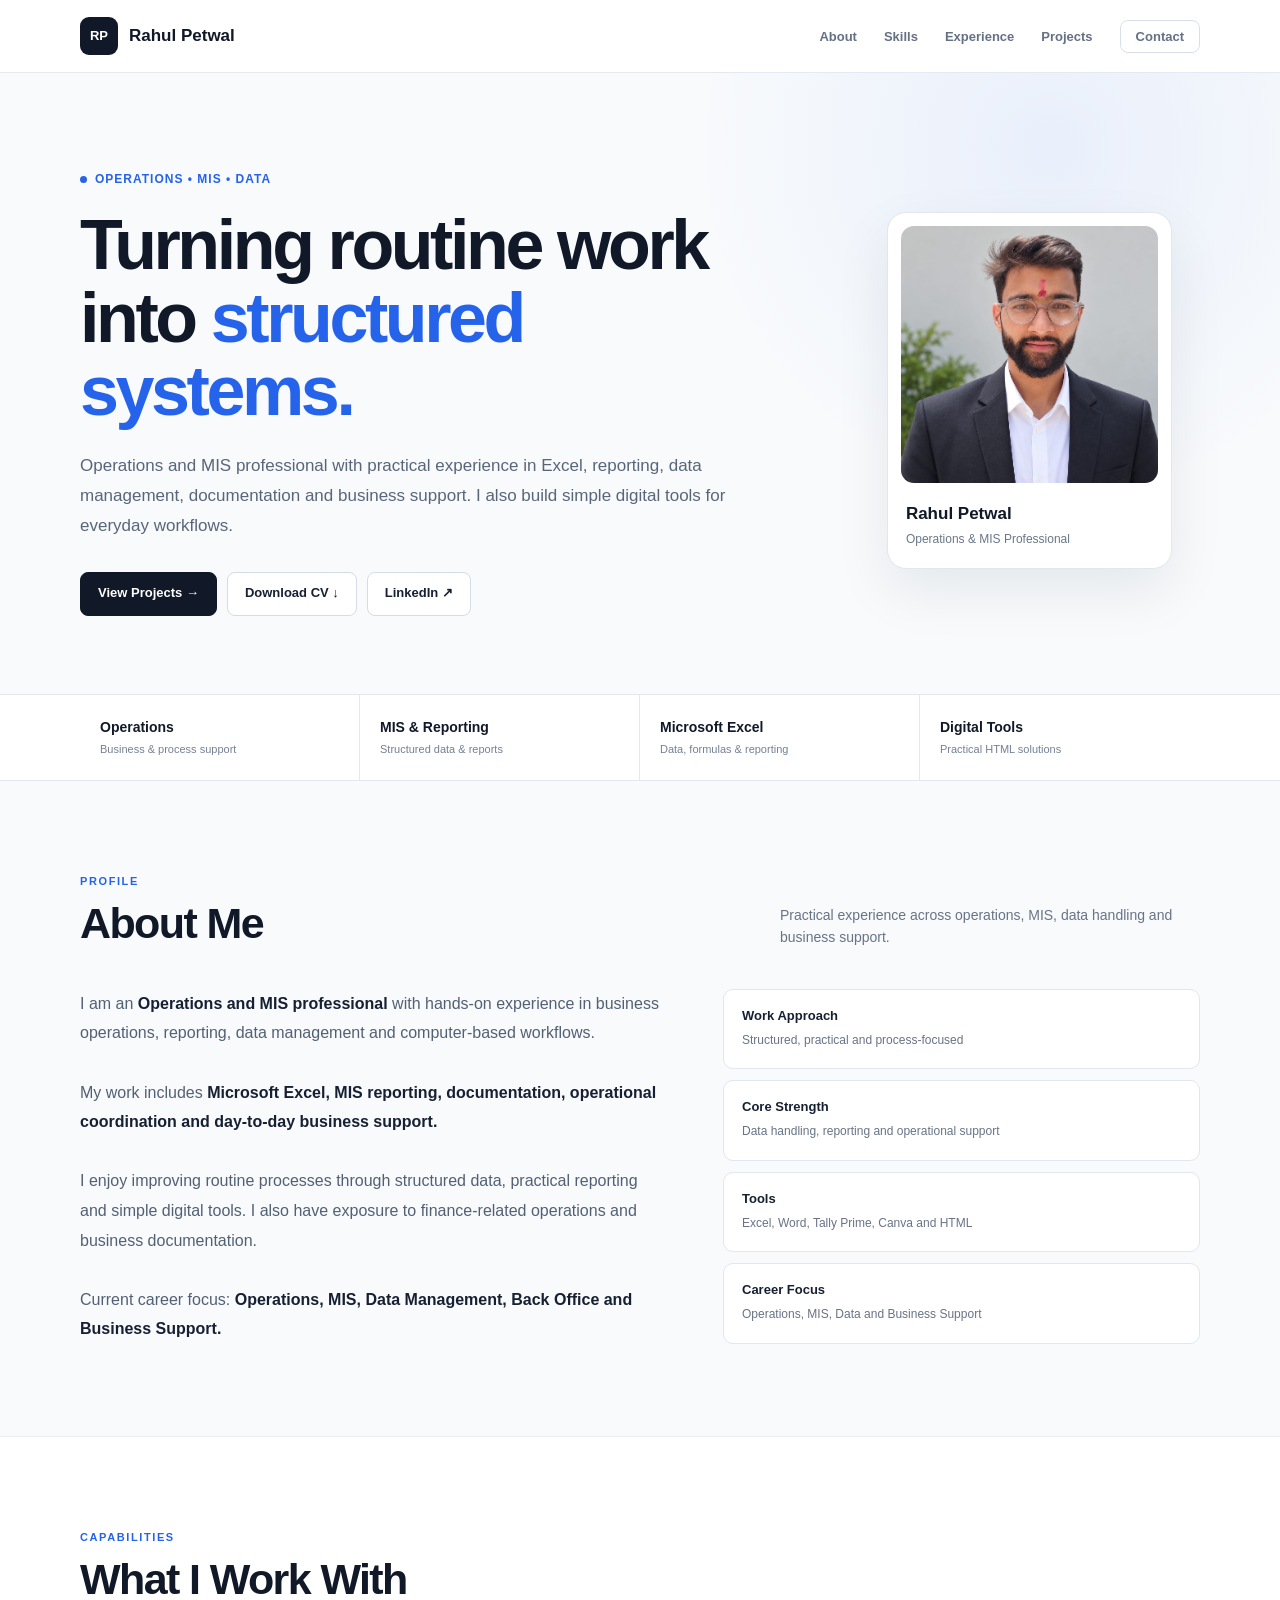
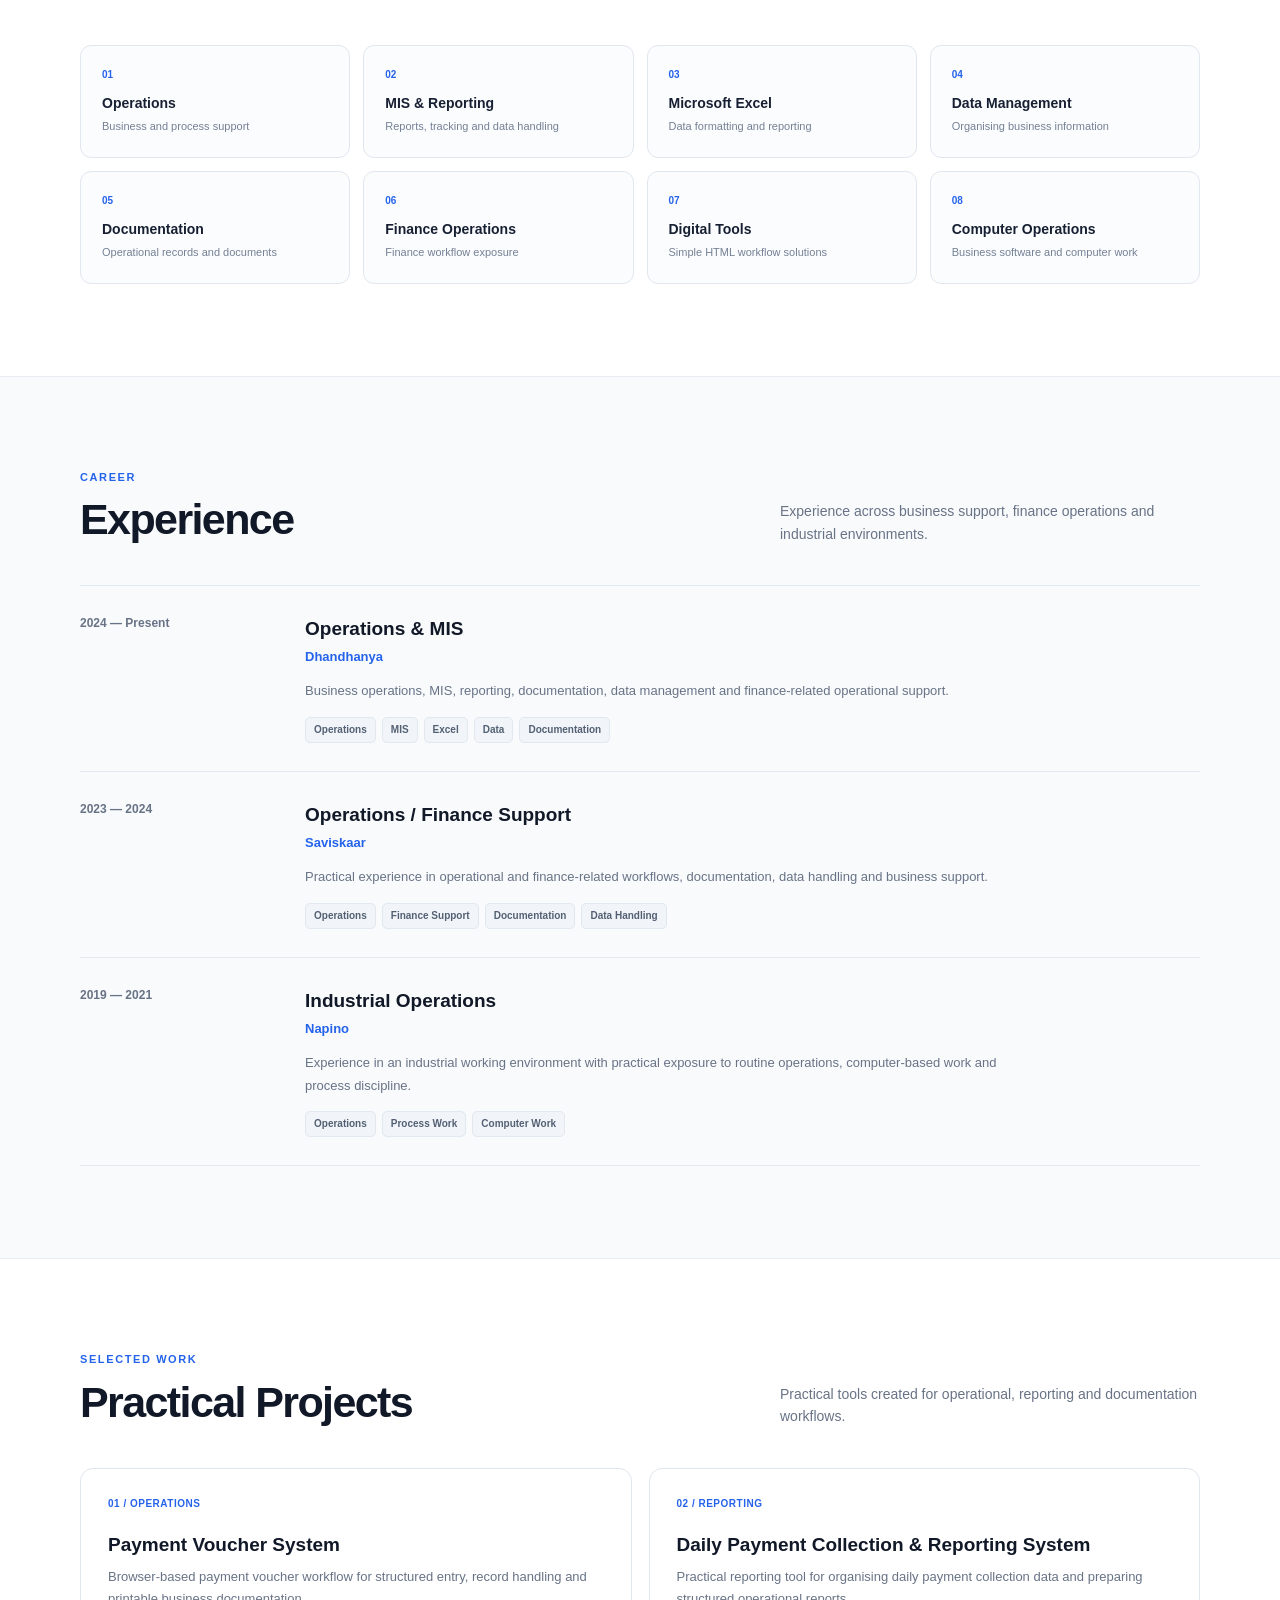
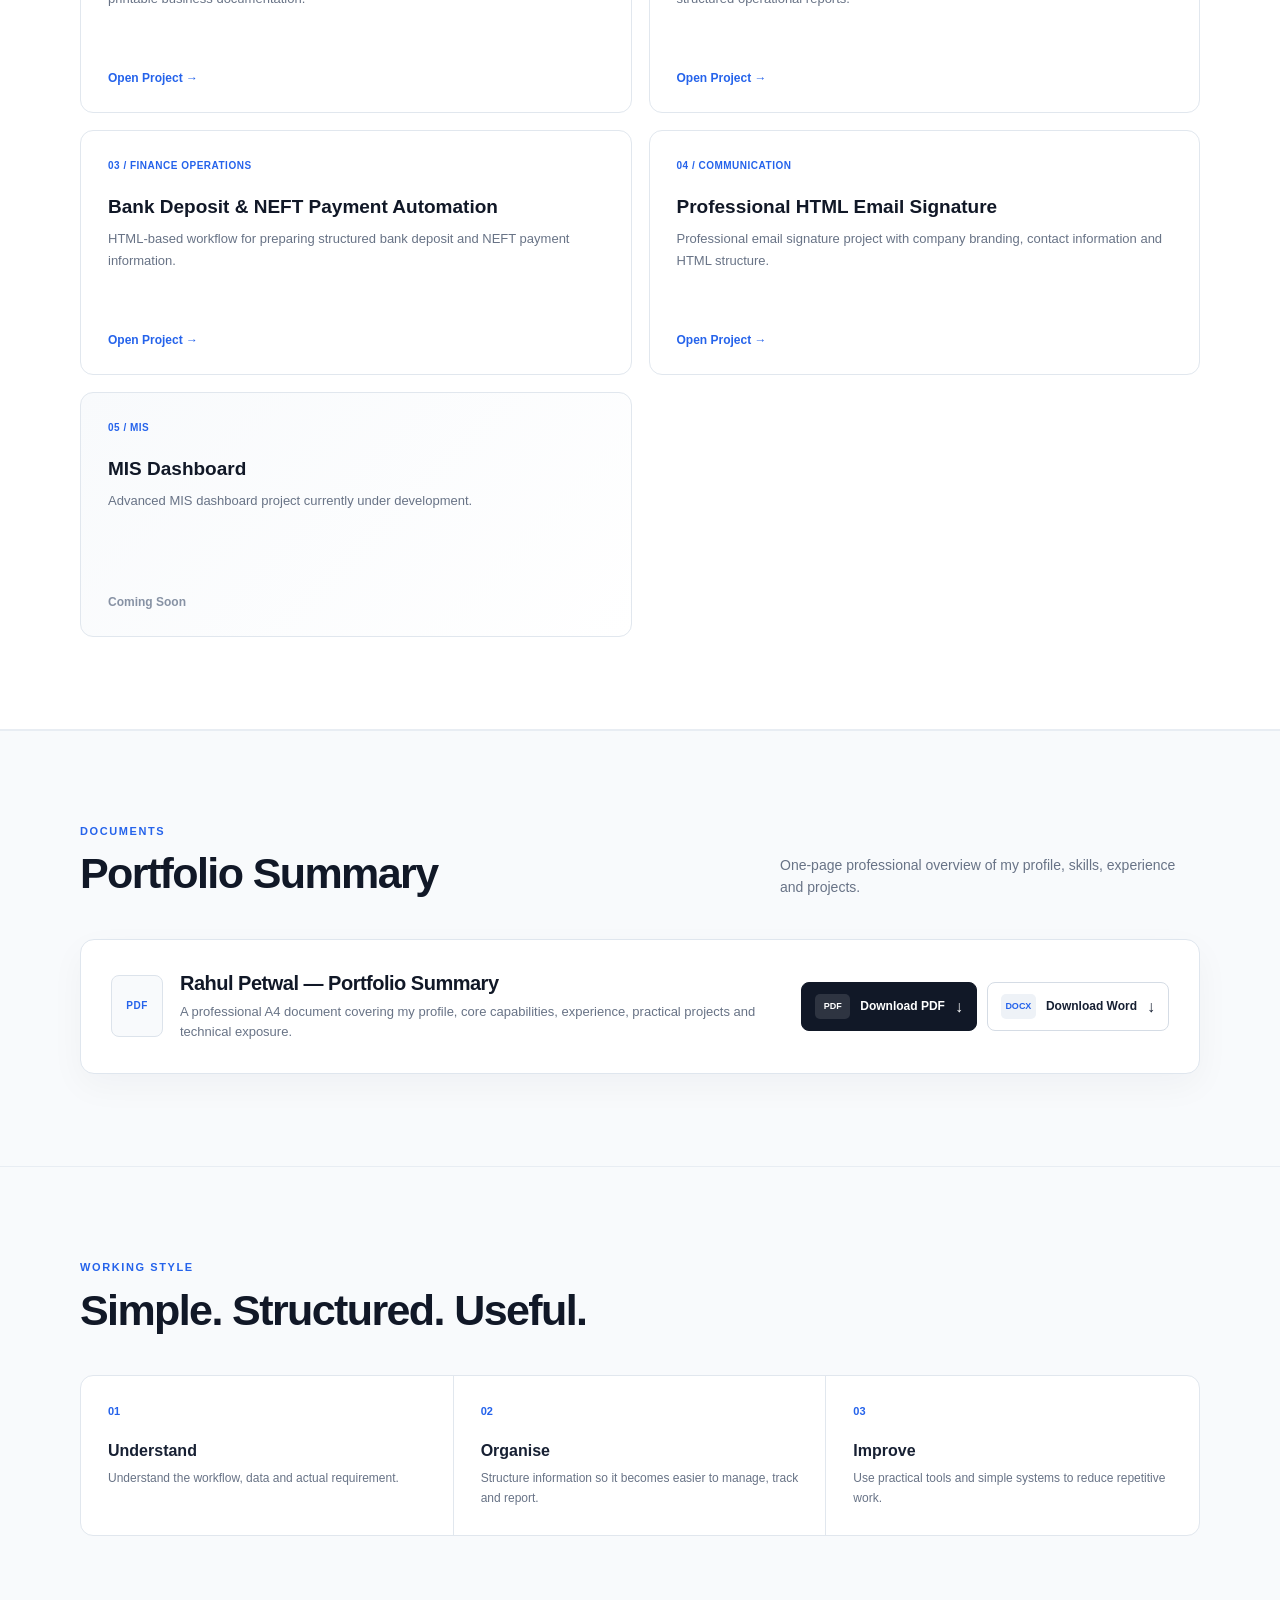
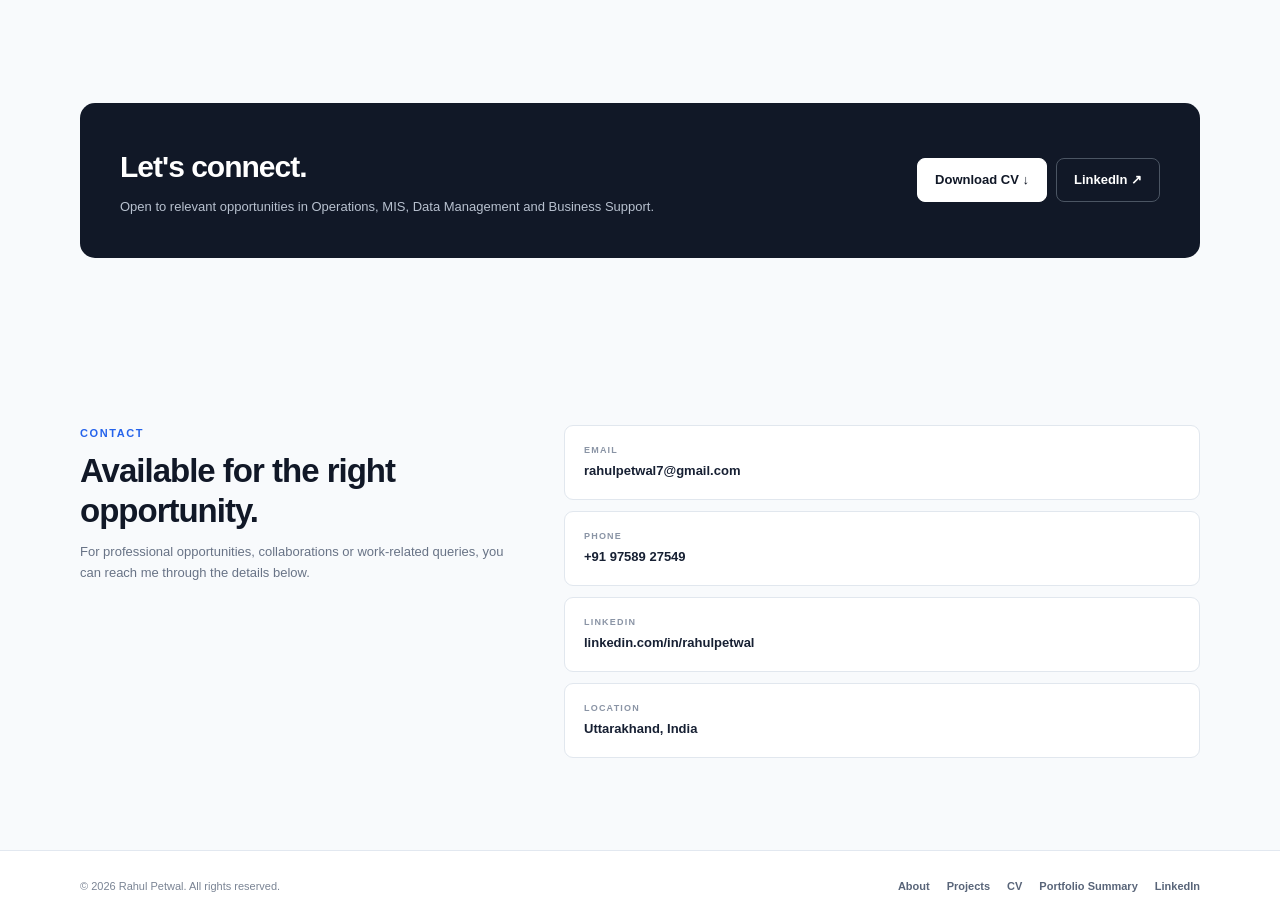
==== commit f697bd8d: "Update index.html" ====
--- a/index.html
+++ b/index.html
@@ -1,21 +1,25 @@
 <!DOCTYPE html>
 <html lang="en">
 <head>
+
     <meta charset="UTF-8">
+
     <meta name="viewport" content="width=device-width, initial-scale=1.0">
 
     <title>Rahul Petwal | Operations & MIS Professional</title>
 
-    <meta name="description"
-          content="Rahul Petwal - Operations, MIS, Excel, Data Management and Business Support Professional.">
+    <meta
+        name="description"
+        content="Rahul Petwal - Operations, MIS, Excel, Data Management and Business Support Professional."
+    >
 
     <meta name="author" content="Rahul Petwal">
 
     <style>
 
-        /* ==============================
+        /* =====================================================
            RESET
-        ============================== */
+        ===================================================== */
 
         * {
             margin: 0;
@@ -43,8 +47,8 @@
         }
 
         a {
+            text-decoration: none;
             color: inherit;
-            text-decoration: none;
         }
 
         img {
@@ -58,16 +62,17 @@
         }
 
 
-        /* ==============================
+        /* =====================================================
            HEADER
-        ============================== */
+        ===================================================== */
 
         header {
             position: sticky;
             top: 0;
             z-index: 1000;
 
-            background: rgba(255,255,255,0.94);
+            background: rgba(255, 255, 255, 0.94);
+
             backdrop-filter: blur(12px);
 
             border-bottom: 1px solid #e5eaf0;
@@ -88,10 +93,10 @@
             align-items: center;
             gap: 11px;
 
+            color: #111827;
+
             font-size: 17px;
             font-weight: 750;
-
-            color: #111827;
         }
 
         .brand-mark {
@@ -115,15 +120,16 @@
 
             display: flex;
             align-items: center;
+
             gap: 27px;
         }
 
         nav a {
+            color: #647084;
+
             font-size: 13px;
             font-weight: 600;
 
-            color: #647084;
-
             transition: 0.2s ease;
         }
 
@@ -134,17 +140,16 @@
         .nav-contact {
             padding: 8px 15px;
 
+            background: #ffffff;
+
             border: 1px solid #d8dfe8;
             border-radius: 8px;
-
-            background: #ffffff;
-            color: #172033;
-        }
-
-
-        /* ==============================
+        }
+
+
+        /* =====================================================
            HERO
-        ============================== */
+        ===================================================== */
 
         .hero {
             padding: 92px 0 78px;
@@ -152,7 +157,7 @@
             background:
                 radial-gradient(
                     circle at 82% 12%,
-                    rgba(37,99,235,0.07),
+                    rgba(37, 99, 235, 0.07),
                     transparent 30%
                 ),
                 #f8fafc;
@@ -160,15 +165,18 @@
 
         .hero-grid {
             display: grid;
+
             grid-template-columns: 1.35fr 0.65fr;
 
             gap: 70px;
+
             align-items: center;
         }
 
         .eyebrow {
             display: inline-flex;
             align-items: center;
+
             gap: 8px;
 
             margin-bottom: 20px;
@@ -179,6 +187,7 @@
             font-weight: 800;
 
             letter-spacing: 1px;
+
             text-transform: uppercase;
         }
 
@@ -196,14 +205,15 @@
         .hero h1 {
             max-width: 760px;
 
+            margin-bottom: 24px;
+
+            color: #111827;
+
             font-size: clamp(43px, 6vw, 70px);
+
             line-height: 1.04;
 
             letter-spacing: -3.4px;
-
-            color: #111827;
-
-            margin-bottom: 24px;
         }
 
         .hero h1 span {
@@ -218,12 +228,15 @@
             color: #596579;
 
             font-size: 17px;
+
             line-height: 1.75;
         }
 
         .hero-actions {
             display: flex;
+
             flex-wrap: wrap;
+
             gap: 10px;
         }
 
@@ -231,7 +244,9 @@
             min-height: 44px;
 
             display: inline-flex;
+
             align-items: center;
+
             justify-content: center;
 
             padding: 0 17px;
@@ -239,6 +254,7 @@
             border-radius: 8px;
 
             font-size: 13px;
+
             font-weight: 700;
 
             transition: 0.2s ease;
@@ -246,13 +262,15 @@
 
         .btn-primary {
             background: #111827;
+
+            border: 1px solid #111827;
+
             color: #ffffff;
-
-            border: 1px solid #111827;
         }
 
         .btn-primary:hover {
             background: #263246;
+
             border-color: #263246;
 
             transform: translateY(-1px);
@@ -260,9 +278,10 @@
 
         .btn-outline {
             background: #ffffff;
+
+            border: 1px solid #d5dce5;
+
             color: #172033;
-
-            border: 1px solid #d5dce5;
         }
 
         .btn-outline:hover {
@@ -272,12 +291,13 @@
         }
 
 
-        /* ==============================
+        /* =====================================================
            PROFILE
-        ============================== */
+        ===================================================== */
 
         .profile-area {
             display: flex;
+
             justify-content: center;
         }
 
@@ -289,14 +309,16 @@
             background: #ffffff;
 
             border: 1px solid #e1e7ee;
+
             border-radius: 19px;
 
             box-shadow:
-                0 22px 55px rgba(15,23,42,0.08);
+                0 22px 55px rgba(15, 23, 42, 0.08);
         }
 
         .profile-photo {
             width: 100%;
+
             aspect-ratio: 1 / 1;
 
             object-fit: cover;
@@ -327,19 +349,21 @@
         }
 
 
-        /* ==============================
+        /* =====================================================
            QUICK INFO
-        ============================== */
+        ===================================================== */
 
         .quick-strip {
             background: #ffffff;
 
             border-top: 1px solid #e3e8ef;
+
             border-bottom: 1px solid #e3e8ef;
         }
 
         .quick-grid {
             display: grid;
+
             grid-template-columns: repeat(4, 1fr);
         }
 
@@ -372,9 +396,9 @@
         }
 
 
-        /* ==============================
-           GENERAL SECTION
-        ============================== */
+        /* =====================================================
+           SECTIONS
+        ===================================================== */
 
         section {
             padding: 92px 0;
@@ -382,7 +406,9 @@
 
         .section-head {
             display: flex;
-            align-items: end;
+
+            align-items: flex-end;
+
             justify-content: space-between;
 
             gap: 30px;
@@ -396,9 +422,11 @@
             color: #2563eb;
 
             font-size: 11px;
+
             font-weight: 800;
 
             letter-spacing: 1.6px;
+
             text-transform: uppercase;
         }
 
@@ -406,6 +434,7 @@
             color: #111827;
 
             font-size: clamp(30px, 4vw, 43px);
+
             line-height: 1.15;
 
             letter-spacing: -1.6px;
@@ -420,12 +449,13 @@
         }
 
 
-        /* ==============================
+        /* =====================================================
            ABOUT
-        ============================== */
+        ===================================================== */
 
         .about-grid {
             display: grid;
+
             grid-template-columns: 1.1fr 0.9fr;
 
             gap: 60px;
@@ -435,6 +465,7 @@
             color: #536074;
 
             font-size: 16px;
+
             line-height: 1.85;
         }
 
@@ -444,6 +475,7 @@
 
         .about-points {
             display: grid;
+
             gap: 11px;
         }
 
@@ -453,6 +485,7 @@
             background: #ffffff;
 
             border: 1px solid #e1e7ee;
+
             border-radius: 10px;
         }
 
@@ -475,19 +508,21 @@
         }
 
 
-        /* ==============================
+        /* =====================================================
            SKILLS
-        ============================== */
+        ===================================================== */
 
         .skills-section {
             background: #ffffff;
 
             border-top: 1px solid #e8edf3;
+
             border-bottom: 1px solid #e8edf3;
         }
 
         .skills-grid {
             display: grid;
+
             grid-template-columns: repeat(4, 1fr);
 
             gap: 13px;
@@ -501,6 +536,7 @@
             background: #fbfcfe;
 
             border: 1px solid #e1e7ee;
+
             border-radius: 11px;
 
             transition: 0.2s ease;
@@ -512,13 +548,14 @@
             border-color: #cbd5e1;
 
             box-shadow:
-                0 12px 32px rgba(15,23,42,0.05);
+                0 12px 32px rgba(15, 23, 42, 0.05);
         }
 
         .skill-number {
             color: #2563eb;
 
             font-size: 10px;
+
             font-weight: 800;
         }
 
@@ -539,12 +576,13 @@
         }
 
 
-        /* ==============================
+        /* =====================================================
            EXPERIENCE
-        ============================== */
+        ===================================================== */
 
         .experience-item {
             display: grid;
+
             grid-template-columns: 180px 1fr;
 
             gap: 45px;
@@ -562,6 +600,7 @@
             color: #687386;
 
             font-size: 12px;
+
             font-weight: 700;
         }
 
@@ -569,6 +608,7 @@
             color: #111827;
 
             font-size: 19px;
+
             font-weight: 750;
         }
 
@@ -578,6 +618,7 @@
             color: #2563eb;
 
             font-size: 13px;
+
             font-weight: 700;
         }
 
@@ -589,11 +630,13 @@
             color: #687386;
 
             font-size: 13px;
+
             line-height: 1.75;
         }
 
         .experience-tags {
             display: flex;
+
             flex-wrap: wrap;
 
             gap: 6px;
@@ -607,28 +650,32 @@
             background: #f1f5f9;
 
             border: 1px solid #e2e8f0;
+
             border-radius: 5px;
 
             color: #536074;
 
             font-size: 10px;
+
             font-weight: 650;
         }
 
 
-        /* ==============================
+        /* =====================================================
            PROJECTS
-        ============================== */
+        ===================================================== */
 
         .projects-section {
             background: #ffffff;
 
             border-top: 1px solid #e8edf3;
+
             border-bottom: 1px solid #e8edf3;
         }
 
         .projects-grid {
             display: grid;
+
             grid-template-columns: repeat(2, 1fr);
 
             gap: 17px;
@@ -644,6 +691,7 @@
             background: #ffffff;
 
             border: 1px solid #e1e7ee;
+
             border-radius: 13px;
 
             transition: 0.22s ease;
@@ -655,13 +703,14 @@
             border-color: #cbd5e1;
 
             box-shadow:
-                0 18px 45px rgba(15,23,42,0.07);
+                0 18px 45px rgba(15, 23, 42, 0.07);
         }
 
         .project-number {
             color: #2563eb;
 
             font-size: 10px;
+
             font-weight: 800;
 
             letter-spacing: 0.5px;
@@ -673,6 +722,7 @@
             color: #111827;
 
             font-size: 19px;
+
             line-height: 1.35;
         }
 
@@ -684,6 +734,7 @@
             color: #687386;
 
             font-size: 13px;
+
             line-height: 1.7;
         }
 
@@ -691,11 +742,13 @@
             position: absolute;
 
             left: 27px;
+
             bottom: 23px;
 
             color: #2563eb;
 
             font-size: 12px;
+
             font-weight: 750;
         }
 
@@ -721,65 +774,196 @@
         }
 
 
-        /* ==============================
-           PORTFOLIO SUMMARY DOWNLOAD
-        ============================== */
+        /* =====================================================
+           PORTFOLIO SUMMARY
+        ===================================================== */
 
         .summary-section {
             background: #f8fafc;
+
+            border-top: 1px solid #e8edf3;
+
+            border-bottom: 1px solid #e8edf3;
         }
 
         .summary-box {
             display: flex;
+
             align-items: center;
+
             justify-content: space-between;
 
             gap: 35px;
 
-            padding: 34px;
+            padding: 30px;
 
             background: #ffffff;
 
             border: 1px solid #dfe6ee;
+
             border-radius: 14px;
 
             box-shadow:
-                0 12px 35px rgba(15,23,42,0.04);
+                0 12px 35px rgba(15, 23, 42, 0.04);
+        }
+
+        .summary-content {
+            display: flex;
+
+            align-items: center;
+
+            gap: 17px;
+        }
+
+        .document-icon {
+            width: 52px;
+            height: 62px;
+
+            display: flex;
+
+            align-items: center;
+
+            justify-content: center;
+
+            flex-shrink: 0;
+
+            background: #f8fafc;
+
+            border: 1px solid #dce3eb;
+
+            border-radius: 8px;
+
+            color: #2563eb;
+
+            font-size: 10px;
+
+            font-weight: 800;
+
+            letter-spacing: 0.5px;
         }
 
         .summary-content h3 {
             color: #111827;
 
-            font-size: 23px;
-            letter-spacing: -0.6px;
+            font-size: 20px;
+
+            line-height: 1.3;
+
+            letter-spacing: -0.5px;
         }
 
         .summary-content p {
-            max-width: 620px;
+            max-width: 580px;
 
             margin-top: 6px;
 
             color: #687386;
 
             font-size: 13px;
+
+            line-height: 1.6;
         }
 
         .summary-actions {
             display: flex;
-            flex-wrap: wrap;
-
-            gap: 9px;
+
+            gap: 10px;
 
             flex-shrink: 0;
         }
 
-
-        /* ==============================
-           PROCESS
-        ============================== */
+        .download-btn {
+            min-width: 155px;
+
+            display: flex;
+
+            align-items: center;
+
+            gap: 10px;
+
+            padding: 11px 13px;
+
+            border-radius: 8px;
+
+            transition: 0.2s ease;
+        }
+
+        .download-btn:hover {
+            transform: translateY(-2px);
+        }
+
+        .pdf-btn {
+            background: #111827;
+
+            border: 1px solid #111827;
+
+            color: #ffffff;
+        }
+
+        .pdf-btn:hover {
+            background: #263246;
+
+            border-color: #263246;
+        }
+
+        .word-btn {
+            background: #ffffff;
+
+            border: 1px solid #d5dce5;
+
+            color: #172033;
+        }
+
+        .word-btn:hover {
+            background: #f8fafc;
+
+            border-color: #9ba7b6;
+        }
+
+        .download-type {
+            min-width: 35px;
+
+            padding: 5px 4px;
+
+            text-align: center;
+
+            border-radius: 5px;
+
+            background: rgba(255,255,255,0.12);
+
+            font-size: 9px;
+
+            font-weight: 800;
+        }
+
+        .word-btn .download-type {
+            background: #eef2f7;
+
+            color: #2563eb;
+        }
+
+        .download-text {
+            flex: 1;
+
+            font-size: 12px;
+
+            font-weight: 700;
+        }
+
+        .download-arrow {
+            font-size: 16px;
+
+            font-weight: 700;
+        }
+
+
+        /* =====================================================
+           WORKING STYLE
+        ===================================================== */
 
         .process-grid {
             display: grid;
+
             grid-template-columns: repeat(3, 1fr);
 
             overflow: hidden;
@@ -787,6 +971,7 @@
             background: #ffffff;
 
             border: 1px solid #e1e7ee;
+
             border-radius: 13px;
         }
 
@@ -804,6 +989,7 @@
             color: #2563eb;
 
             font-size: 11px;
+
             font-weight: 800;
         }
 
@@ -824,9 +1010,9 @@
         }
 
 
-        /* ==============================
+        /* =====================================================
            CTA
-        ============================== */
+        ===================================================== */
 
         .cta {
             padding: 75px 0;
@@ -834,7 +1020,9 @@
 
         .cta-box {
             display: flex;
+
             align-items: center;
+
             justify-content: space-between;
 
             gap: 30px;
@@ -852,6 +1040,7 @@
             color: #ffffff;
 
             font-size: 30px;
+
             letter-spacing: -1px;
         }
 
@@ -865,6 +1054,7 @@
 
         .cta-actions {
             display: flex;
+
             flex-wrap: wrap;
 
             gap: 9px;
@@ -872,25 +1062,28 @@
 
         .cta .btn-primary {
             background: #ffffff;
+
+            border-color: #ffffff;
+
             color: #111827;
-
-            border-color: #ffffff;
         }
 
         .cta .btn-outline {
             background: transparent;
+
+            border-color: #4b5563;
+
             color: #ffffff;
-
-            border-color: #4b5563;
-        }
-
-
-        /* ==============================
+        }
+
+
+        /* =====================================================
            CONTACT
-        ============================== */
+        ===================================================== */
 
         .contact-grid {
             display: grid;
+
             grid-template-columns: 0.8fr 1.2fr;
 
             gap: 60px;
@@ -900,6 +1093,7 @@
             color: #111827;
 
             font-size: 33px;
+
             line-height: 1.2;
 
             letter-spacing: -1px;
@@ -915,6 +1109,7 @@
 
         .contact-list {
             display: grid;
+
             gap: 11px;
         }
 
@@ -924,6 +1119,7 @@
             background: #ffffff;
 
             border: 1px solid #e1e7ee;
+
             border-radius: 9px;
         }
 
@@ -933,9 +1129,11 @@
             color: #8a94a5;
 
             font-size: 9px;
+
             font-weight: 800;
 
             letter-spacing: 1.2px;
+
             text-transform: uppercase;
         }
 
@@ -948,6 +1146,7 @@
             color: #172033;
 
             font-size: 13px;
+
             font-weight: 650;
 
             word-break: break-word;
@@ -958,9 +1157,9 @@
         }
 
 
-        /* ==============================
+        /* =====================================================
            FOOTER
-        ============================== */
+        ===================================================== */
 
         footer {
             padding: 27px 0;
@@ -972,7 +1171,9 @@
 
         .footer-inner {
             display: flex;
+
             align-items: center;
+
             justify-content: space-between;
 
             gap: 20px;
@@ -986,6 +1187,7 @@
 
         .footer-links {
             display: flex;
+
             gap: 17px;
         }
 
@@ -993,6 +1195,7 @@
             color: #596579;
 
             font-size: 11px;
+
             font-weight: 650;
         }
 
@@ -1001,14 +1204,15 @@
         }
 
 
-        /* ==============================
+        /* =====================================================
            TABLET
-        ============================== */
+        ===================================================== */
 
         @media (max-width: 900px) {
 
             .hero-grid {
                 grid-template-columns: 1fr;
+
                 gap: 45px;
             }
 
@@ -1022,6 +1226,7 @@
 
             .about-grid {
                 grid-template-columns: 1fr;
+
                 gap: 35px;
             }
 
@@ -1043,11 +1248,13 @@
 
             .experience-item {
                 grid-template-columns: 1fr;
+
                 gap: 7px;
             }
 
             .contact-grid {
                 grid-template-columns: 1fr;
+
                 gap: 35px;
             }
 
@@ -1056,14 +1263,15 @@
             }
 
             .summary-actions {
-                margin-top: 20px;
-            }
-        }
-
-
-        /* ==============================
+                margin-top: 22px;
+            }
+
+        }
+
+
+        /* =====================================================
            MOBILE
-        ============================== */
+        ===================================================== */
 
         @media (max-width: 700px) {
 
@@ -1131,6 +1339,7 @@
 
             .process-item {
                 border-right: none;
+
                 border-bottom: 1px solid #e1e7ee;
             }
 
@@ -1154,15 +1363,18 @@
 
             .footer-links {
                 margin-top: 11px;
-            }
-        }
-
-
-        /* ==============================
+
+                flex-wrap: wrap;
+            }
+
+        }
+
+
+        /* =====================================================
            SMALL MOBILE
-        ============================== */
-
-        @media (max-width: 450px) {
+        ===================================================== */
+
+        @media (max-width: 550px) {
 
             .quick-grid {
                 grid-template-columns: 1fr;
@@ -1170,6 +1382,7 @@
 
             .quick-item {
                 border-right: none;
+
                 border-bottom: 1px solid #e3e8ef;
             }
 
@@ -1185,6 +1398,7 @@
             .summary-actions,
             .cta-actions {
                 flex-direction: column;
+
                 align-items: stretch;
             }
 
@@ -1195,18 +1409,28 @@
             .summary-box {
                 padding: 25px;
             }
+
+            .summary-content {
+                align-items: flex-start;
+            }
+
+            .download-btn {
+                width: 100%;
+            }
+
         }
 
     </style>
+
 </head>
 
 
 <body>
 
 
-<!-- =====================================
+<!-- =====================================================
      HEADER
-===================================== -->
+===================================================== -->
 
 <header>
 
@@ -1272,9 +1496,9 @@
 <main id="top">
 
 
-<!-- =====================================
+<!-- =====================================================
      HERO
-===================================== -->
+===================================================== -->
 
 <section class="hero">
 
@@ -1310,6 +1534,7 @@
 
 
             <div class="hero-actions">
+
 
                 <a
                     href="#projects"
@@ -1340,6 +1565,7 @@
 
                 </a>
 
+
             </div>
 
         </div>
@@ -1349,6 +1575,7 @@
         <div class="profile-area">
 
             <div class="profile-card">
+
 
                 <img
                     src="rahul-profile.jpg"
@@ -1369,6 +1596,7 @@
 
                 </div>
 
+
             </div>
 
         </div>
@@ -1380,9 +1608,9 @@
 
 
 
-<!-- =====================================
+<!-- =====================================================
      QUICK OVERVIEW
-===================================== -->
+===================================================== -->
 
 <div class="quick-strip">
 
@@ -1447,9 +1675,9 @@
 
 
 
-<!-- =====================================
+<!-- =====================================================
      ABOUT
-===================================== -->
+===================================================== -->
 
 <section id="about">
 
@@ -1457,6 +1685,7 @@
 
 
         <div class="section-head">
+
 
             <div>
 
@@ -1476,6 +1705,7 @@
                 MIS, data handling and business support.
             </p>
 
+
         </div>
 
 
@@ -1484,6 +1714,7 @@
 
 
             <div class="about-main">
+
 
                 <p>
 
@@ -1540,6 +1771,7 @@
 
                 </p>
 
+
             </div>
 
 
@@ -1601,6 +1833,7 @@
 
             </div>
 
+
         </div>
 
     </div>
@@ -1609,9 +1842,9 @@
 
 
 
-<!-- =====================================
+<!-- =====================================================
      SKILLS
-===================================== -->
+===================================================== -->
 
 <section id="skills" class="skills-section">
 
@@ -1619,6 +1852,7 @@
 
 
         <div class="section-head">
+
 
             <div>
 
@@ -1632,6 +1866,7 @@
 
             </div>
 
+
         </div>
 
 
@@ -1783,9 +2018,9 @@
 
 
 
-<!-- =====================================
+<!-- =====================================================
      EXPERIENCE
-===================================== -->
+===================================================== -->
 
 <section id="experience">
 
@@ -1793,6 +2028,7 @@
 
 
         <div class="section-head">
+
 
             <div>
 
@@ -1812,6 +2048,7 @@
                 finance operations and industrial environments.
             </p>
 
+
         </div>
 
 
@@ -1819,9 +2056,10 @@
         <div class="experience">
 
 
-            <!-- Dhandhanya -->
+            <!-- DHANDHANYA -->
 
             <div class="experience-item">
+
 
                 <div class="experience-date">
                     2024 — Present
@@ -1829,15 +2067,18 @@
 
 
                 <div>
+
 
                     <div class="experience-role">
                         Operations & MIS
                     </div>
 
+
                     <div class="experience-company">
                         Dhandhanya
                     </div>
 
+
                     <p class="experience-desc">
 
                         Business operations, MIS, reporting,
@@ -1871,15 +2112,18 @@
 
                     </div>
 
-                </div>
-
-            </div>
-
-
-
-            <!-- Saviskaar -->
+
+                </div>
+
+
+            </div>
+
+
+
+            <!-- SAVISKAAR -->
 
             <div class="experience-item">
+
 
                 <div class="experience-date">
                     2023 — 2024
@@ -1887,10 +2131,12 @@
 
 
                 <div>
+
 
                     <div class="experience-role">
                         Operations / Finance Support
                     </div>
+
 
                     <div class="experience-company">
                         Saviskaar
@@ -1927,15 +2173,18 @@
 
                     </div>
 
-                </div>
-
-            </div>
-
-
-
-            <!-- Napino -->
+
+                </div>
+
+
+            </div>
+
+
+
+            <!-- NAPINO -->
 
             <div class="experience-item">
+
 
                 <div class="experience-date">
                     2019 — 2021
@@ -1943,10 +2192,12 @@
 
 
                 <div>
+
 
                     <div class="experience-role">
                         Industrial Operations
                     </div>
+
 
                     <div class="experience-company">
                         Napino
@@ -1979,7 +2230,9 @@
 
                     </div>
 
-                </div>
+
+                </div>
+
 
             </div>
 
@@ -1992,9 +2245,9 @@
 
 
 
-<!-- =====================================
+<!-- =====================================================
      PROJECTS
-===================================== -->
+===================================================== -->
 
 <section id="projects" class="projects-section">
 
@@ -2002,6 +2255,7 @@
 
 
         <div class="section-head">
+
 
             <div>
 
@@ -2021,6 +2275,7 @@
                 reporting and documentation workflows.
             </p>
 
+
         </div>
 
 
@@ -2031,15 +2286,18 @@
             <!-- PROJECT 01 -->
 
             <article class="project">
+
 
                 <div class="project-number">
                     01 / OPERATIONS
                 </div>
+
 
                 <h3>
                     Payment Voucher System
                 </h3>
 
+
                 <p>
 
                     Browser-based payment voucher workflow
@@ -2057,6 +2315,7 @@
 
                 </a>
 
+
             </article>
 
 
@@ -2064,15 +2323,18 @@
             <!-- PROJECT 02 -->
 
             <article class="project">
+
 
                 <div class="project-number">
                     02 / REPORTING
                 </div>
+
 
                 <h3>
                     Daily Payment Collection & Reporting System
                 </h3>
 
+
                 <p>
 
                     Practical reporting tool for organising
@@ -2090,6 +2352,7 @@
 
                 </a>
 
+
             </article>
 
 
@@ -2097,15 +2360,18 @@
             <!-- PROJECT 03 -->
 
             <article class="project">
+
 
                 <div class="project-number">
                     03 / FINANCE OPERATIONS
                 </div>
+
 
                 <h3>
                     Bank Deposit & NEFT Payment Automation
                 </h3>
 
+
                 <p>
 
                     HTML-based workflow for preparing
@@ -2123,6 +2389,7 @@
 
                 </a>
 
+
             </article>
 
 
@@ -2130,15 +2397,18 @@
             <!-- PROJECT 04 -->
 
             <article class="project">
+
 
                 <div class="project-number">
                     04 / COMMUNICATION
                 </div>
+
 
                 <h3>
                     Professional HTML Email Signature
                 </h3>
 
+
                 <p>
 
                     Professional email signature project
@@ -2156,6 +2426,7 @@
 
                 </a>
 
+
             </article>
 
 
@@ -2163,15 +2434,18 @@
             <!-- PROJECT 05 -->
 
             <article class="project coming-soon">
+
 
                 <div class="project-number">
                     05 / MIS
                 </div>
+
 
                 <h3>
                     MIS Dashboard
                 </h3>
 
+
                 <p>
 
                     Advanced MIS dashboard project
@@ -2184,6 +2458,7 @@
                     Coming Soon
                 </span>
 
+
             </article>
 
 
@@ -2195,22 +2470,26 @@
 
 
 
-<!-- =====================================
-     PORTFOLIO SUMMARY
-===================================== -->
-
-<section class="summary-section">
+<!-- =====================================================
+     PORTFOLIO SUMMARY DOWNLOAD
+===================================================== -->
+
+<section
+    id="portfolio-summary"
+    class="summary-section">
 
     <div class="container">
 
 
         <div class="section-head">
+
 
             <div>
 
                 <div class="section-label">
                     Documents
                 </div>
+
 
                 <h2>
                     Portfolio Summary
@@ -2220,10 +2499,13 @@
 
 
             <p>
-                One-page overview of my skills,
-                experience and practical work.
+
+                One-page professional overview of
+                my profile, skills, experience and projects.
+
             </p>
 
+
         </div>
 
 
@@ -2233,18 +2515,30 @@
 
             <div class="summary-content">
 
-                <h3>
-                    Rahul Petwal — Portfolio Summary
-                </h3>
-
-
-                <p>
-
-                    A concise A4 document covering my
-                    professional profile, capabilities,
-                    experience, projects and technical exposure.
-
-                </p>
+
+                <div class="document-icon">
+                    PDF
+                </div>
+
+
+                <div>
+
+                    <h3>
+                        Rahul Petwal — Portfolio Summary
+                    </h3>
+
+
+                    <p>
+
+                        A professional A4 document covering
+                        my profile, core capabilities,
+                        experience, practical projects
+                        and technical exposure.
+
+                    </p>
+
+                </div>
+
 
             </div>
 
@@ -2253,22 +2547,48 @@
             <div class="summary-actions">
 
 
+                <!-- PDF DOWNLOAD -->
+
                 <a
-                    href="Rahul-Petwal-Portfolio-Summary.pdf"
-                    class="btn btn-primary"
-                    download>
-
-                    PDF ↓
+                    href="./Rahul-Petwal-Portfolio-Summary.pdf"
+                    class="download-btn pdf-btn"
+                    download="Rahul-Petwal-Portfolio-Summary.pdf"
+                    target="_blank">
+
+                    <span class="download-type">
+                        PDF
+                    </span>
+
+                    <span class="download-text">
+                        Download PDF
+                    </span>
+
+                    <span class="download-arrow">
+                        ↓
+                    </span>
 
                 </a>
 
 
+
+                <!-- WORD DOWNLOAD -->
+
                 <a
-                    href="Rahul-Petwal-Portfolio-Summary.docx"
-                    class="btn btn-outline"
-                    download>
-
-                    Word ↓
+                    href="./Rahul-Petwal-Portfolio-Summary.docx"
+                    class="download-btn word-btn"
+                    download="Rahul-Petwal-Portfolio-Summary.docx">
+
+                    <span class="download-type">
+                        DOCX
+                    </span>
+
+                    <span class="download-text">
+                        Download Word
+                    </span>
+
+                    <span class="download-arrow">
+                        ↓
+                    </span>
 
                 </a>
 
@@ -2284,9 +2604,9 @@
 
 
 
-<!-- =====================================
+<!-- =====================================================
      WORKING STYLE
-===================================== -->
+===================================================== -->
 
 <section>
 
@@ -2294,12 +2614,14 @@
 
 
         <div class="section-head">
+
 
             <div>
 
                 <div class="section-label">
                     Working Style
                 </div>
+
 
                 <h2>
                     Simple. Structured. Useful.
@@ -2307,6 +2629,7 @@
 
             </div>
 
+
         </div>
 
 
@@ -2315,15 +2638,18 @@
 
 
             <div class="process-item">
+
 
                 <div class="process-number">
                     01
                 </div>
+
 
                 <h3>
                     Understand
                 </h3>
 
+
                 <p>
 
                     Understand the workflow,
@@ -2331,20 +2657,24 @@
 
                 </p>
 
+
             </div>
 
 
 
             <div class="process-item">
+
 
                 <div class="process-number">
                     02
                 </div>
+
 
                 <h3>
                     Organise
                 </h3>
 
+
                 <p>
 
                     Structure information so it becomes
@@ -2352,20 +2682,24 @@
 
                 </p>
 
+
             </div>
 
 
 
             <div class="process-item">
+
 
                 <div class="process-number">
                     03
                 </div>
+
 
                 <h3>
                     Improve
                 </h3>
 
+
                 <p>
 
                     Use practical tools and simple systems
@@ -2373,6 +2707,7 @@
 
                 </p>
 
+
             </div>
 
 
@@ -2384,9 +2719,9 @@
 
 
 
-<!-- =====================================
+<!-- =====================================================
      CTA
-===================================== -->
+===================================================== -->
 
 <section class="cta">
 
@@ -2402,6 +2737,7 @@
                     Let's connect.
                 </h2>
 
+
                 <p>
 
                     Open to relevant opportunities in
@@ -2418,11 +2754,11 @@
 
 
                 <a
-                    href="Rahul-Petwal-Portfolio-Summary.pdf"
+                    href="Rahul-Petwal-Resume.pdf"
                     class="btn btn-primary"
                     download>
 
-                    Portfolio PDF ↓
+                    Download CV ↓
 
                 </a>
 
@@ -2449,9 +2785,9 @@
 
 
 
-<!-- =====================================
+<!-- =====================================================
      CONTACT
-===================================== -->
+===================================================== -->
 
 <section id="contact">
 
@@ -2462,6 +2798,7 @@
 
 
             <div class="contact-intro">
+
 
                 <div class="section-label">
                     Contact
@@ -2481,6 +2818,7 @@
 
                 </p>
 
+
             </div>
 
 
@@ -2494,8 +2832,11 @@
                         Email
                     </small>
 
+
                     <a href="mailto:rahulpetwal7@gmail.com">
+
                         rahulpetwal7@gmail.com
+
                     </a>
 
                 </div>
@@ -2508,8 +2849,11 @@
                         Phone
                     </small>
 
+
                     <a href="tel:+919758927549">
+
                         +91 97589 27549
+
                     </a>
 
                 </div>
@@ -2521,6 +2865,7 @@
                     <small>
                         LinkedIn
                     </small>
+
 
                     <a
                         href="https://www.linkedin.com/in/rahulpetwal"
@@ -2541,6 +2886,7 @@
                         Location
                     </small>
 
+
                     <span>
                         Uttarakhand, India
                     </span>
@@ -2550,6 +2896,7 @@
 
             </div>
 
+
         </div>
 
     </div>
@@ -2561,9 +2908,9 @@
 
 
 
-<!-- =====================================
+<!-- =====================================================
      FOOTER
-===================================== -->
+===================================================== -->
 
 <footer>
 
@@ -2577,34 +2924,46 @@
 
         <div class="footer-links">
 
+
             <a href="#about">
                 About
             </a>
 
+
             <a href="#projects">
                 Projects
             </a>
 
+
             <a
                 href="Rahul-Petwal-Resume.pdf"
                 download>
+
                 CV
+
             </a>
 
+
             <a
-                href="Rahul-Petwal-Portfolio-Summary.pdf"
-                download>
-                Portfolio PDF
+                href="#portfolio-summary">
+
+                Portfolio Summary
+
             </a>
+
 
             <a
                 href="https://www.linkedin.com/in/rahulpetwal"
                 target="_blank"
                 rel="noopener noreferrer">
+
                 LinkedIn
+
             </a>
 
+
         </div>
+
 
     </div>
 
